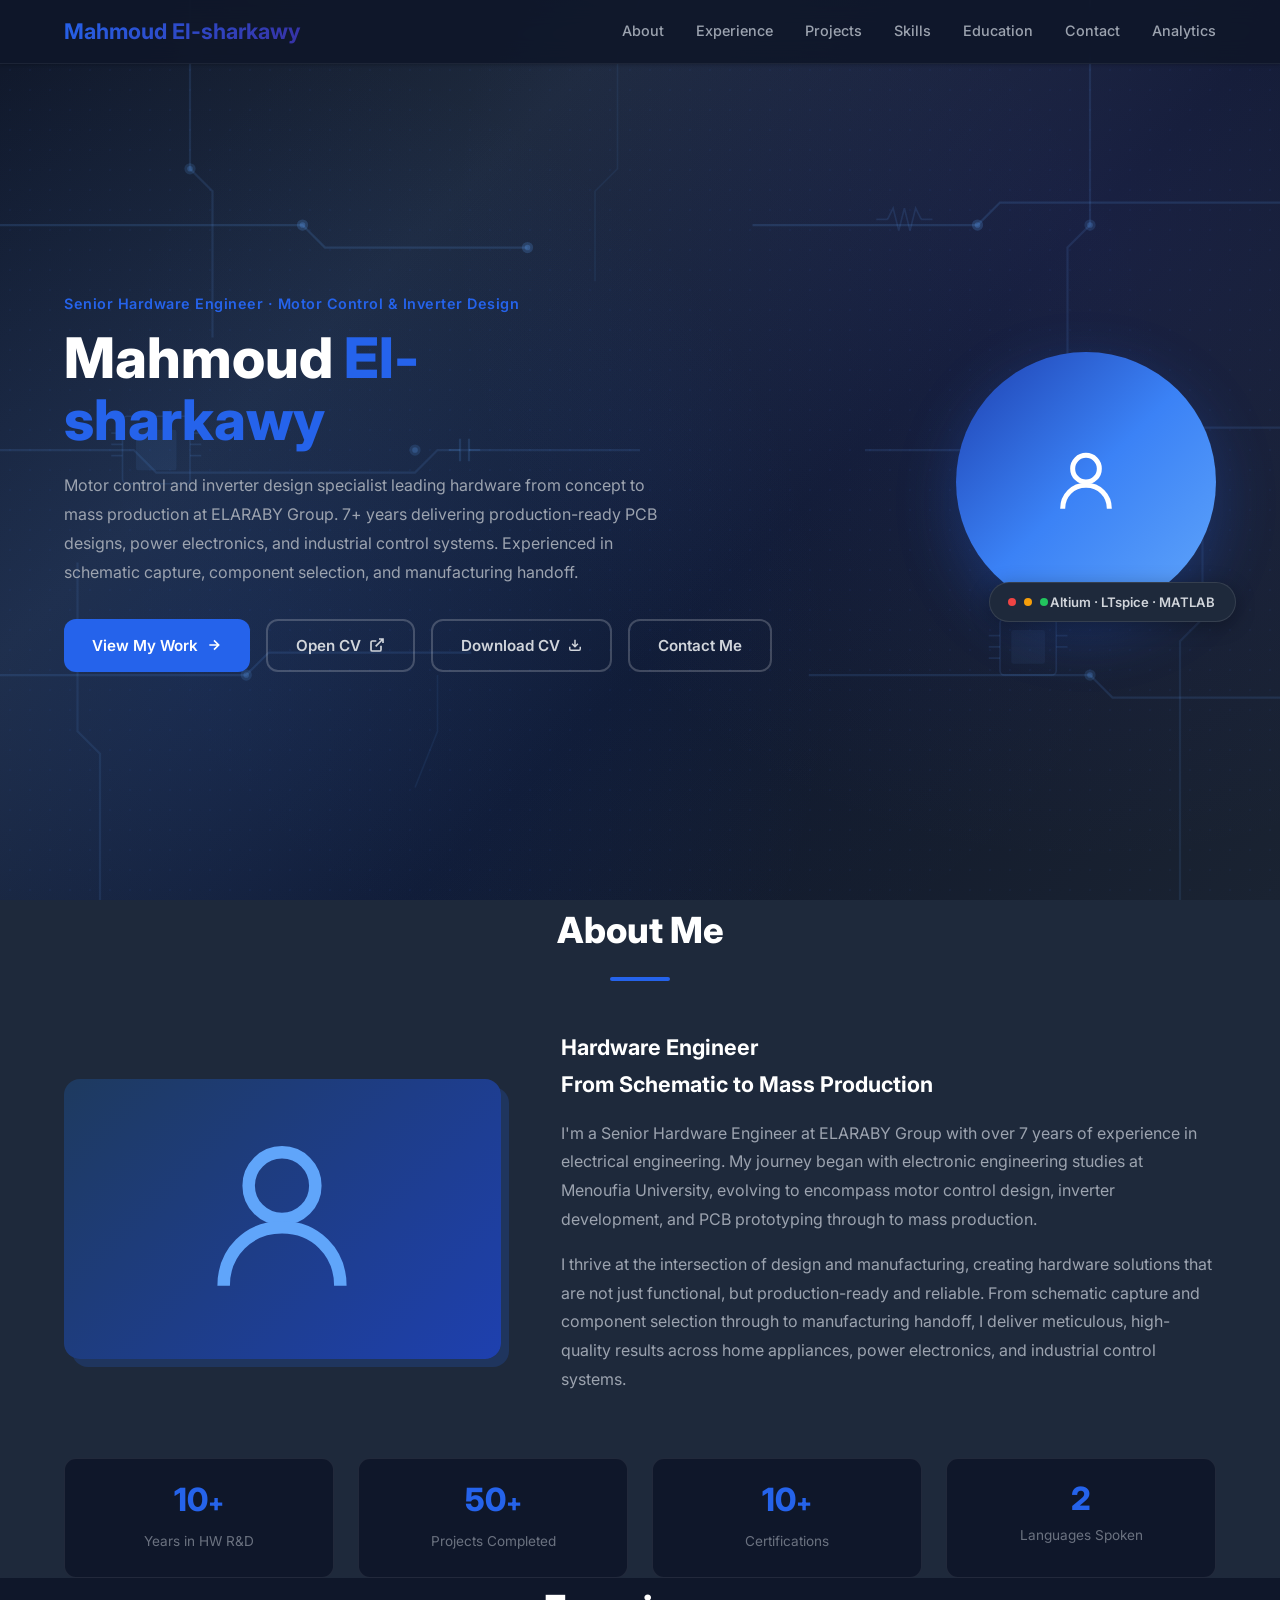
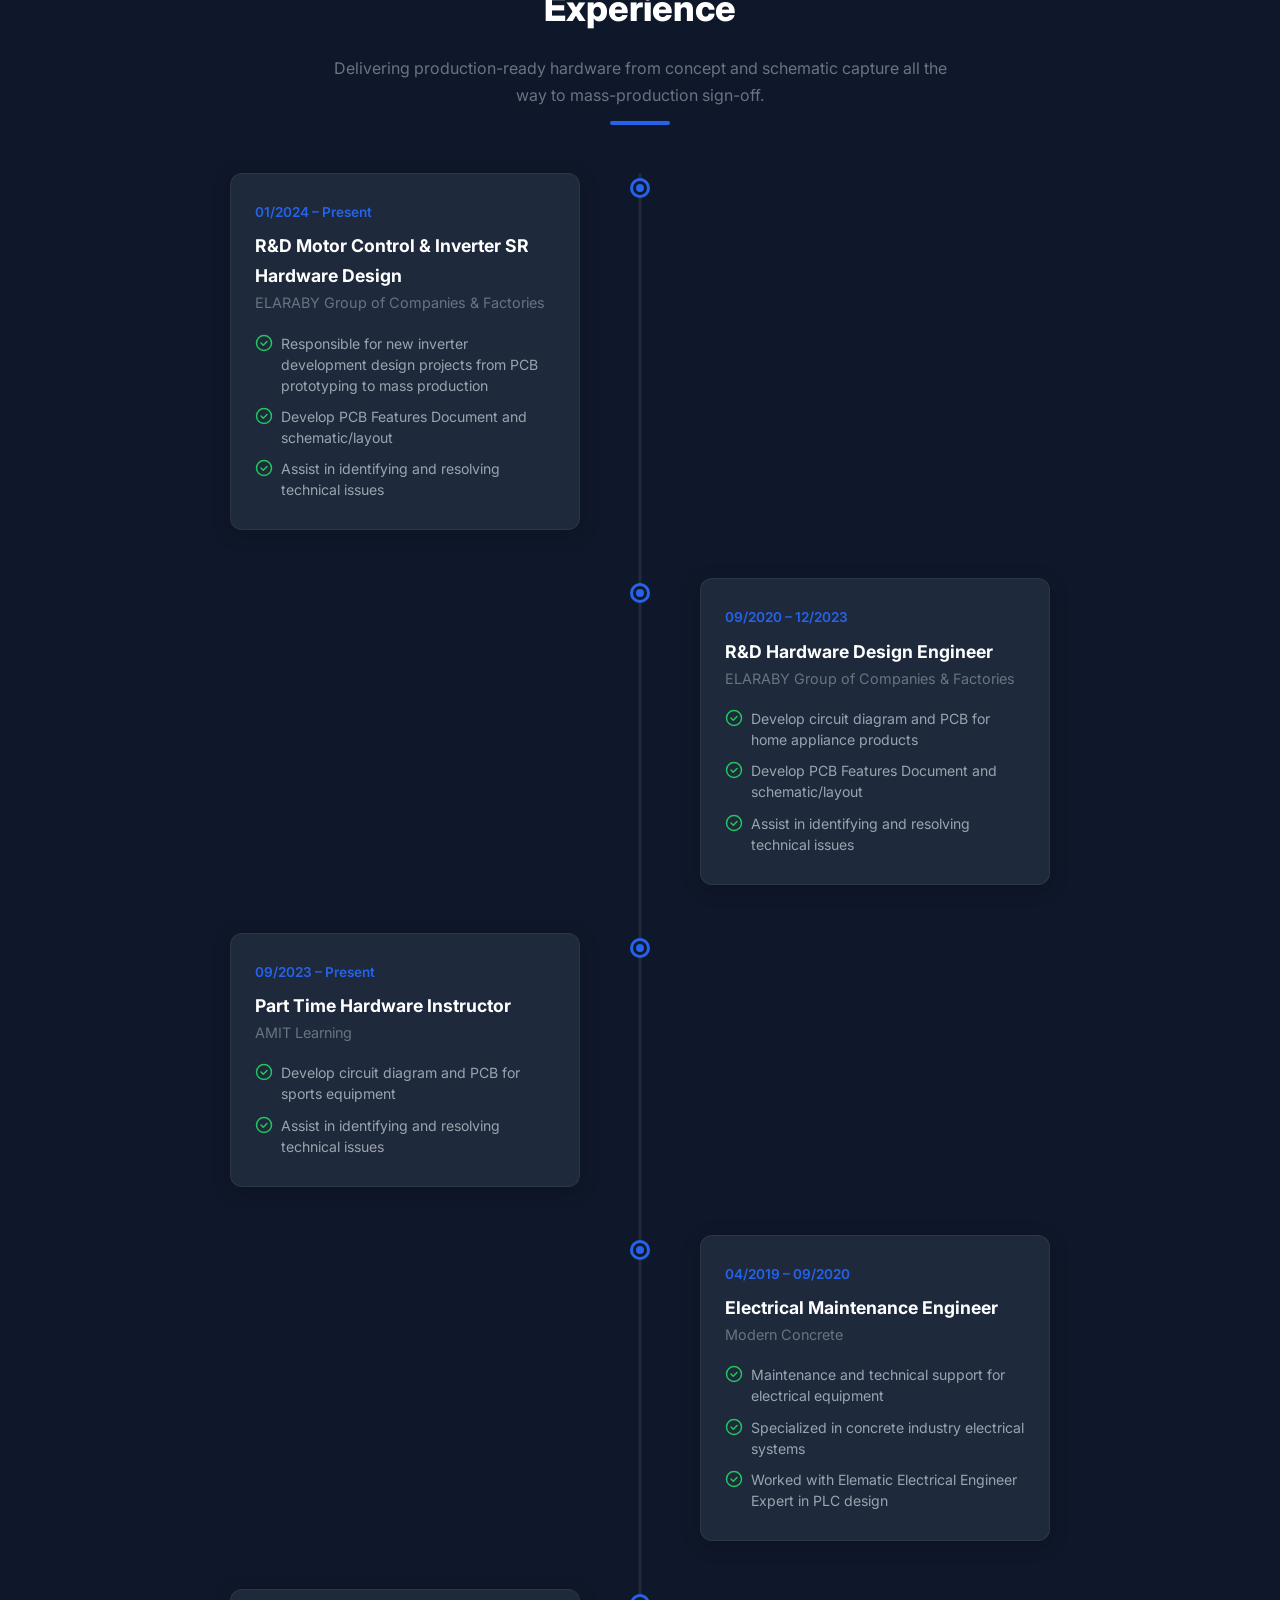
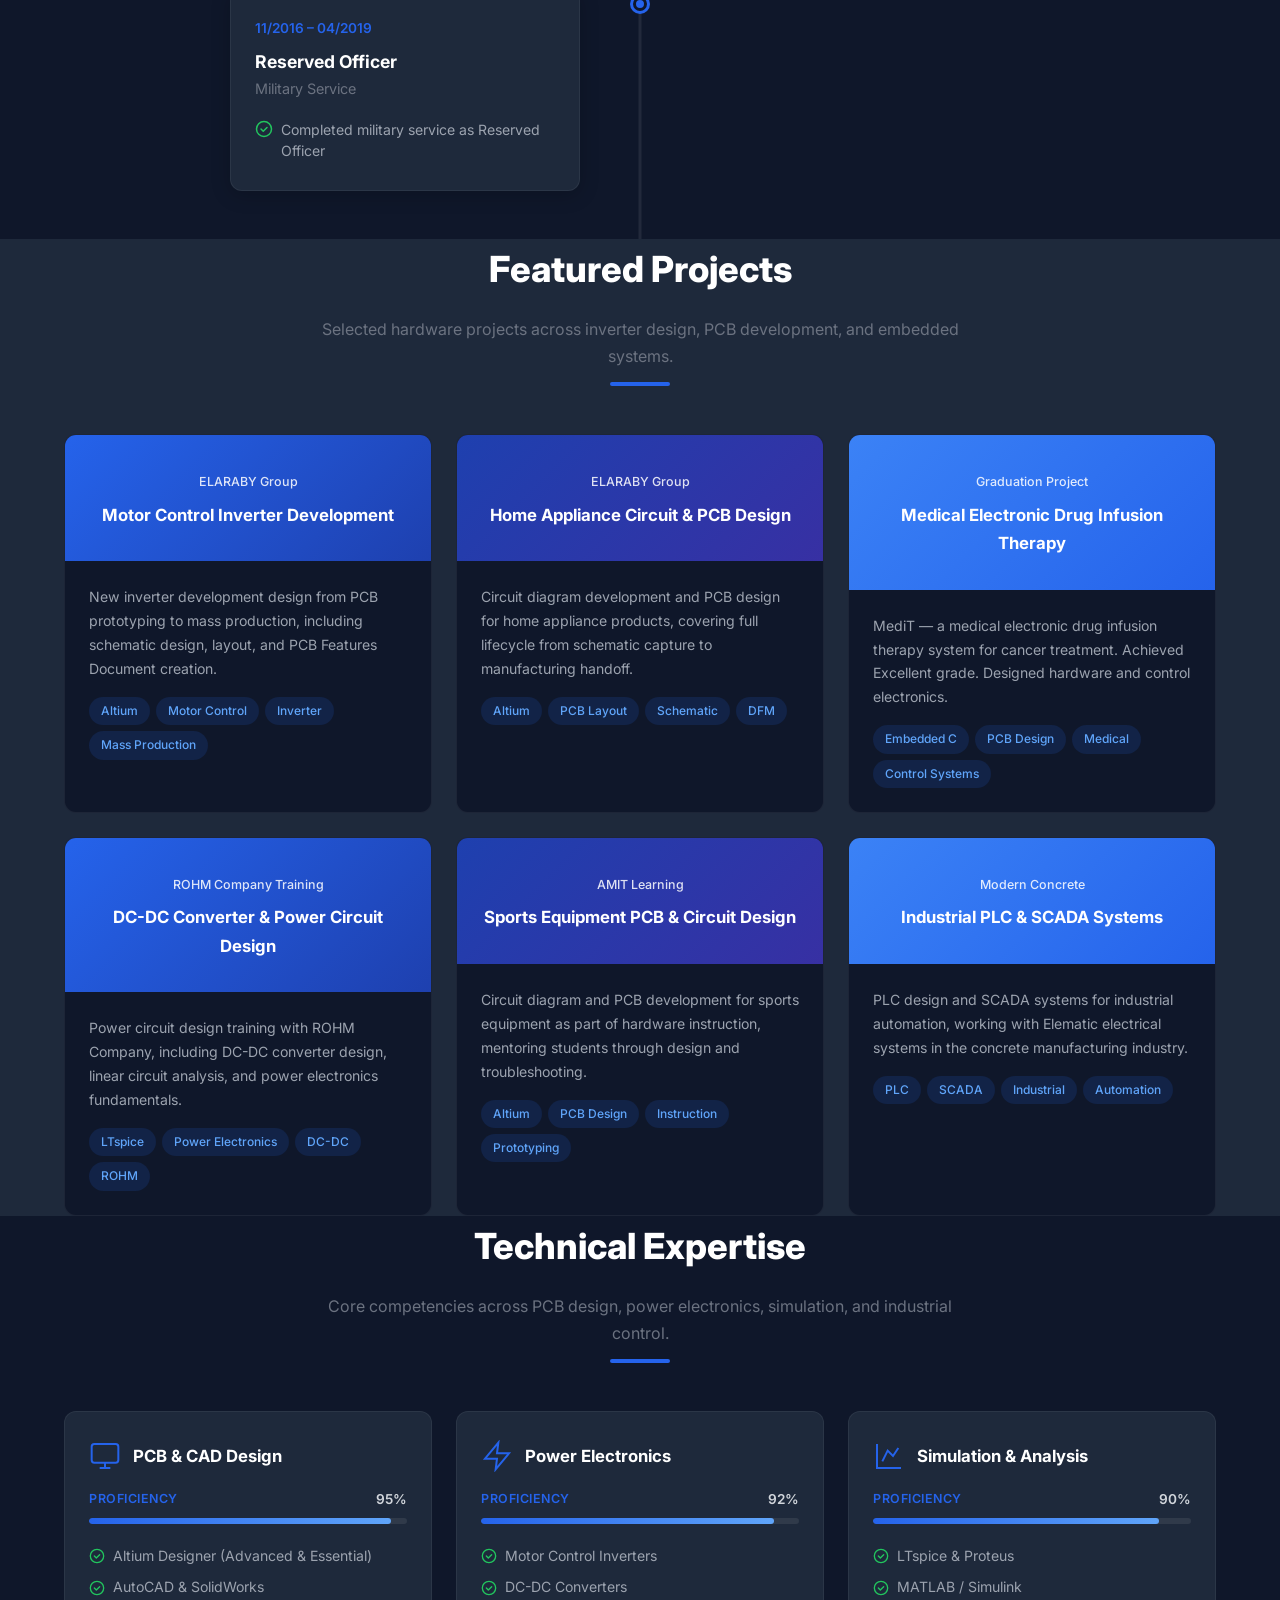
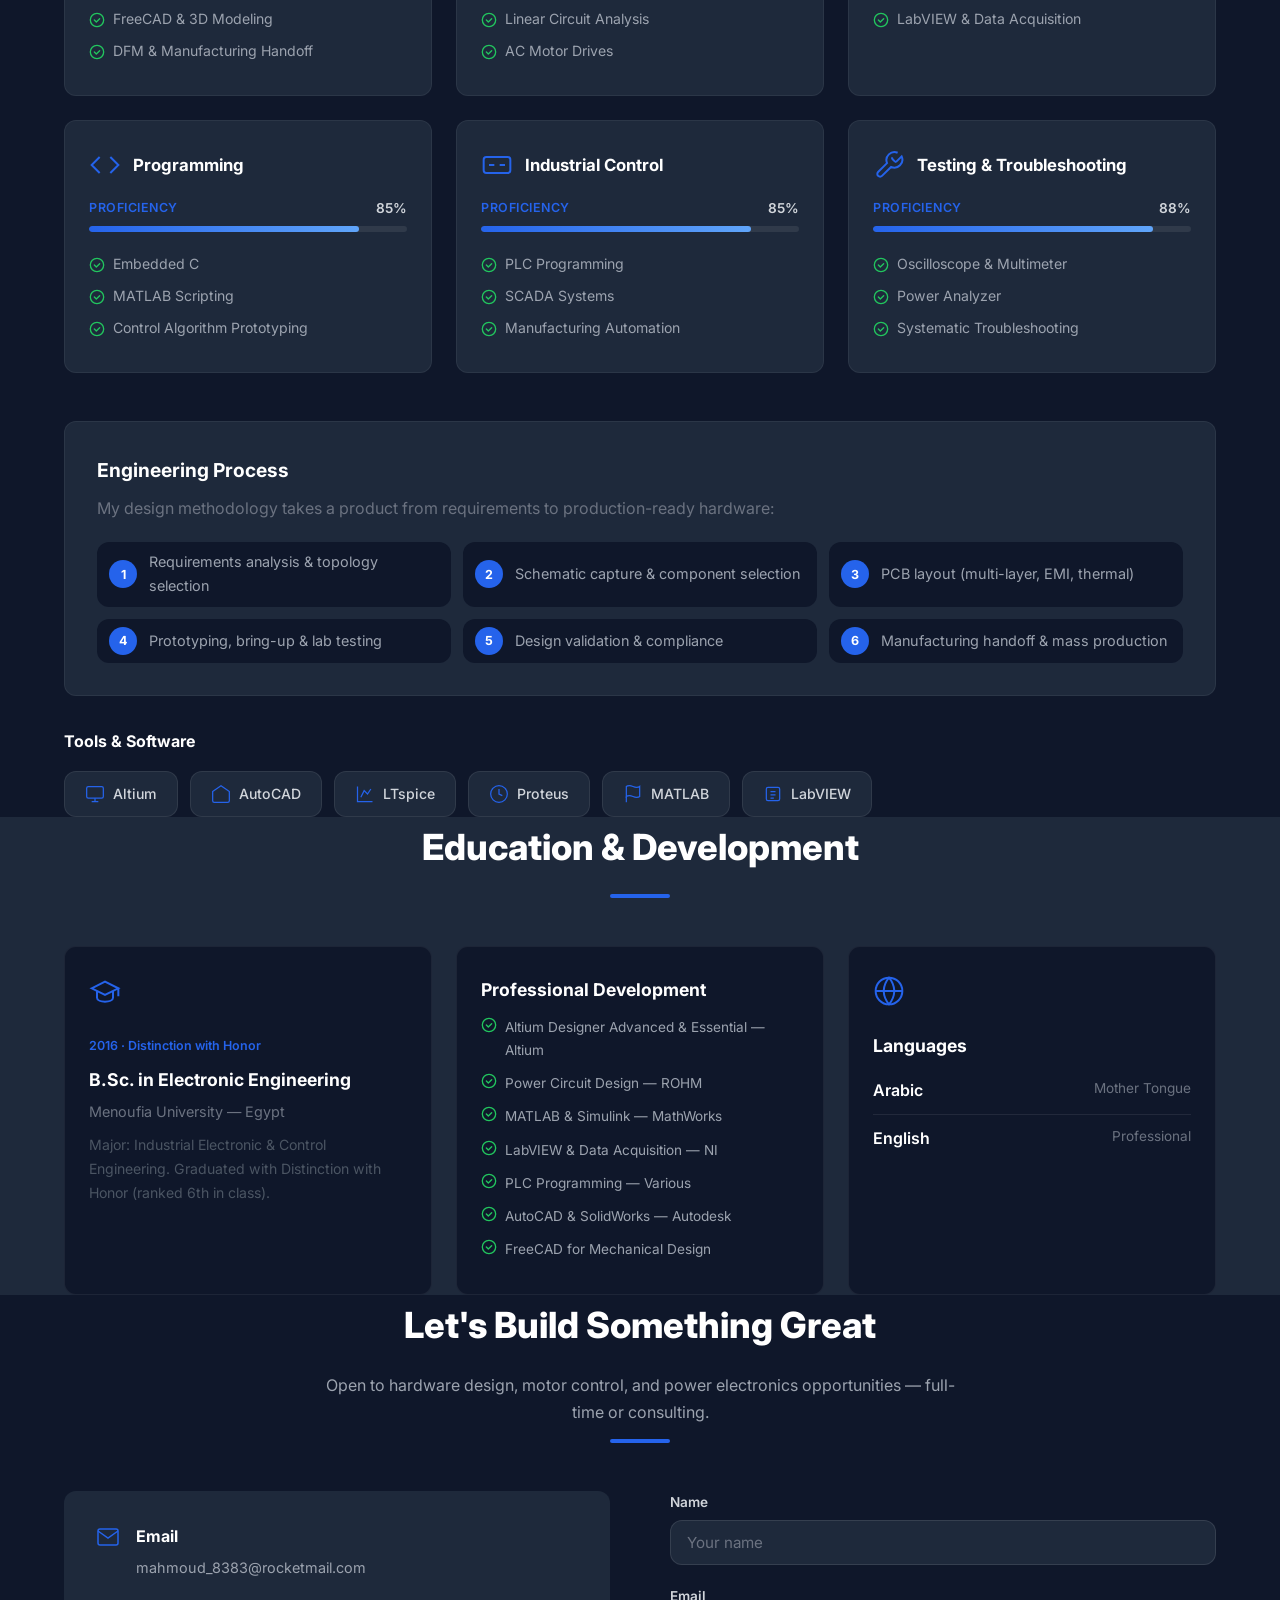
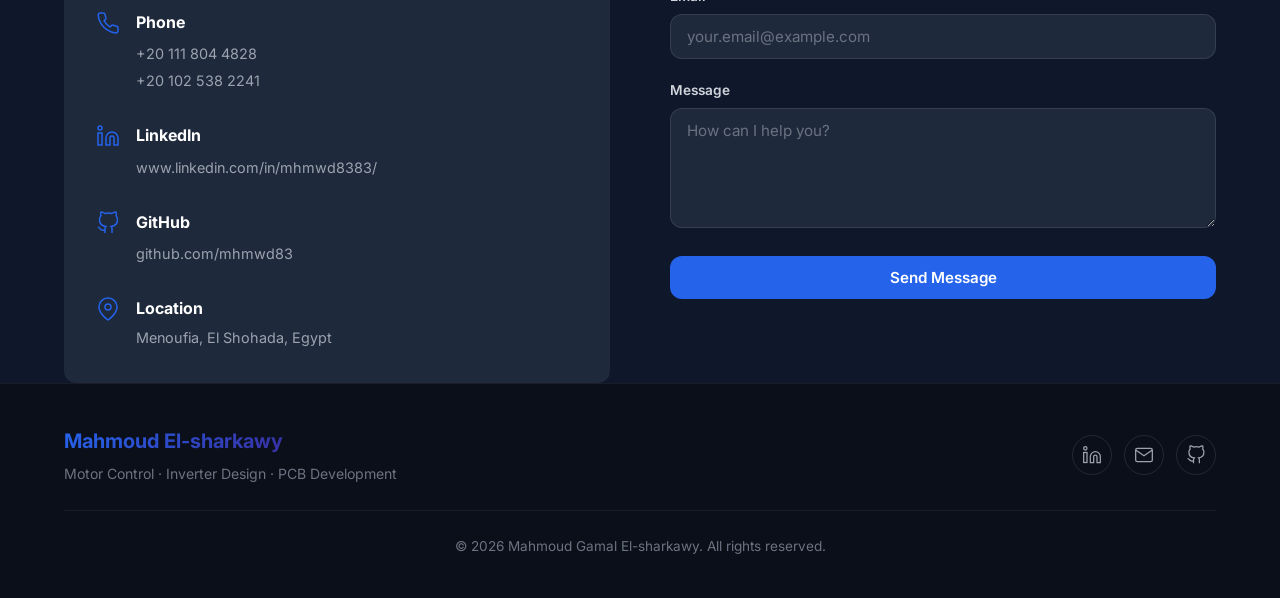
==== index.html @ 187289ef "Revert "Adjust hero heading layout" This reverts commit 3e0102fd4cd8dccb7cd6589879db4c3f6c3569a8." ====
<!DOCTYPE html>
<html lang="en">
<head>
    <meta charset="UTF-8">
    <meta name="viewport" content="width=device-width, initial-scale=1.0">
    <title>Mahmoud Gamal El-sharkawy — Senior Hardware Engineer</title>
    <meta name="description" content="Senior Hardware Engineer specializing in motor control, inverter design, PCB development, and power electronics. 7+ years experience delivering production-ready hardware at ELARABY Group.">
    <meta name="keywords" content="hardware engineer, PCB design, motor control, inverter design, power electronics, Altium Designer, LTspice, MATLAB, embedded systems">
    <meta name="author" content="Mahmoud Gamal El-sharkawy">
    <!-- Google Analytics — replace GA_MEASUREMENT_ID with your ID (e.g. G-XXXXXXXXXX) -->
    <script async src="https://www.googletagmanager.com/gtag/js?id=GA_MEASUREMENT_ID"></script>
    <script>
        window.dataLayer = window.dataLayer || [];
        function gtag(){dataLayer.push(arguments);}
        gtag('js', new Date());
        gtag('config', 'GA_MEASUREMENT_ID');
    </script>
    <link rel="stylesheet" href="css/style.css">
    <link rel="preconnect" href="https://fonts.googleapis.com">
    <link rel="preconnect" href="https://fonts.gstatic.com" crossorigin>
    <link href="https://fonts.googleapis.com/css2?family=Inter:wght@300;400;500;600;700;800&display=swap" rel="stylesheet">
</head>
<body>
    <!-- Navigation -->
    <nav class="navbar" id="navbar">
        <div class="nav-container">
            <a href="#" class="nav-logo">Mahmoud <span>El-sharkawy</span></a>
            <div class="nav-links" id="navLinks">
                <a href="#about" class="nav-link">About</a>
                <a href="#experience" class="nav-link">Experience</a>
                <a href="#projects" class="nav-link">Projects</a>
                <a href="#skills" class="nav-link">Skills</a>
                <a href="#education" class="nav-link">Education</a>
                <a href="#contact" class="nav-link">Contact</a>
                <a href="admin/analytics/index.html" class="nav-link">Analytics</a>
            </div>
            <button class="nav-toggle" id="navToggle" aria-label="Open menu">
                <svg width="24" height="24" viewBox="0 0 24 24" fill="none" stroke="currentColor" stroke-width="2"><path d="M3 12h18M3 6h18M3 18h18"/></svg>
            </button>
        </div>
    </nav>
 
    <!-- Hero Section -->
    <section class="hero" id="home">
        <div class="hero-bg">
            <!-- PCB Trace Pattern SVG -->
            <svg class="pcb-pattern" viewBox="0 0 1200 800" fill="none" xmlns="http://www.w3.org/2000/svg" preserveAspectRatio="xMidYMid slice">
                <!-- Horizontal traces -->
                <path d="M0 200 H300 L320 220 H500" stroke="rgba(96,165,250,0.15)" stroke-width="2"/>
                <path d="M700 200 H900 L920 180 H1200" stroke="rgba(96,165,250,0.15)" stroke-width="2"/>
                <path d="M0 400 H150 L170 420 H400 L420 400 H600" stroke="rgba(96,165,250,0.12)" stroke-width="2"/>
                <path d="M800 400 H950 L970 380 H1200" stroke="rgba(96,165,250,0.12)" stroke-width="2"/>
                <path d="M0 600 H250 L270 580 H450" stroke="rgba(96,165,250,0.13)" stroke-width="2"/>
                <path d="M750 600 H1000 L1020 620 H1200" stroke="rgba(96,165,250,0.13)" stroke-width="2"/>
                <!-- Vertical traces -->
                <path d="M200 0 V150 L220 170 V300" stroke="rgba(96,165,250,0.12)" stroke-width="2"/>
                <path d="M1000 0 V200 L980 220 V400" stroke="rgba(96,165,250,0.12)" stroke-width="2"/>
                <path d="M100 500 V650 L120 670 V800" stroke="rgba(96,165,250,0.1)" stroke-width="2"/>
                <path d="M1100 400 V550 L1080 570 V800" stroke="rgba(96,165,250,0.1)" stroke-width="2"/>
                <!-- Vias (connection dots) -->
                <circle cx="300" cy="200" r="5" fill="rgba(96,165,250,0.2)"/>
                <circle cx="300" cy="200" r="2.5" fill="rgba(96,165,250,0.25)"/>
                <circle cx="500" cy="220" r="5" fill="rgba(96,165,250,0.2)"/>
                <circle cx="500" cy="220" r="2.5" fill="rgba(96,165,250,0.25)"/>
                <circle cx="900" cy="200" r="5" fill="rgba(96,165,250,0.2)"/>
                <circle cx="900" cy="200" r="2.5" fill="rgba(96,165,250,0.25)"/>
                <circle cx="400" cy="400" r="5" fill="rgba(96,165,250,0.15)"/>
                <circle cx="400" cy="400" r="2.5" fill="rgba(96,165,250,0.22)"/>
                <circle cx="950" cy="400" r="5" fill="rgba(96,165,250,0.15)"/>
                <circle cx="950" cy="400" r="2.5" fill="rgba(96,165,250,0.22)"/>
                <circle cx="250" cy="600" r="5" fill="rgba(96,165,250,0.15)"/>
                <circle cx="250" cy="600" r="2.5" fill="rgba(96,165,250,0.22)"/>
                <circle cx="1000" cy="600" r="5" fill="rgba(96,165,250,0.15)"/>
                <circle cx="1000" cy="600" r="2.5" fill="rgba(96,165,250,0.22)"/>
                <circle cx="200" cy="150" r="5" fill="rgba(96,165,250,0.15)"/>
                <circle cx="200" cy="150" r="2.5" fill="rgba(96,165,250,0.22)"/>
                <circle cx="1000" cy="200" r="5" fill="rgba(96,165,250,0.15)"/>
                <circle cx="1000" cy="200" r="2.5" fill="rgba(96,165,250,0.22)"/>
                <!-- IC/Chip pads -->
                <rect x="140" y="370" width="60" height="60" rx="4" stroke="rgba(96,165,250,0.13)" stroke-width="1.5" fill="none"/>
                <rect x="152" y="382" width="36" height="36" rx="2" fill="rgba(96,165,250,0.08)"/>
                <line x1="140" y1="385" x2="130" y2="385" stroke="rgba(96,165,250,0.13)" stroke-width="1.5"/>
                <line x1="140" y1="395" x2="130" y2="395" stroke="rgba(96,165,250,0.13)" stroke-width="1.5"/>
                <line x1="140" y1="405" x2="130" y2="405" stroke="rgba(96,165,250,0.13)" stroke-width="1.5"/>
                <line x1="200" y1="385" x2="210" y2="385" stroke="rgba(96,165,250,0.13)" stroke-width="1.5"/>
                <line x1="200" y1="395" x2="210" y2="395" stroke="rgba(96,165,250,0.13)" stroke-width="1.5"/>
                <line x1="200" y1="405" x2="210" y2="405" stroke="rgba(96,165,250,0.13)" stroke-width="1.5"/>
                <rect x="920" y="550" width="50" height="50" rx="4" stroke="rgba(96,165,250,0.12)" stroke-width="1.5" fill="none"/>
                <rect x="930" y="560" width="30" height="30" rx="2" fill="rgba(96,165,250,0.06)"/>
                <line x1="920" y1="565" x2="910" y2="565" stroke="rgba(96,165,250,0.12)" stroke-width="1.5"/>
                <line x1="920" y1="575" x2="910" y2="575" stroke="rgba(96,165,250,0.12)" stroke-width="1.5"/>
                <line x1="920" y1="585" x2="910" y2="585" stroke="rgba(96,165,250,0.12)" stroke-width="1.5"/>
                <line x1="970" y1="565" x2="980" y2="565" stroke="rgba(96,165,250,0.12)" stroke-width="1.5"/>
                <line x1="970" y1="575" x2="980" y2="575" stroke="rgba(96,165,250,0.12)" stroke-width="1.5"/>
                <!-- Capacitor symbols -->
                <line x1="440" y1="390" x2="440" y2="410" stroke="rgba(96,165,250,0.15)" stroke-width="2"/>
                <line x1="448" y1="390" x2="448" y2="410" stroke="rgba(96,165,250,0.15)" stroke-width="2"/>
                <line x1="430" y1="400" x2="440" y2="400" stroke="rgba(96,165,250,0.15)" stroke-width="1.5"/>
                <line x1="448" y1="400" x2="458" y2="400" stroke="rgba(96,165,250,0.15)" stroke-width="1.5"/>
                <!-- Resistor symbols -->
                <path d="M820 195 L825 185 L830 205 L835 185 L840 205 L845 185 L850 195" stroke="rgba(96,165,250,0.13)" stroke-width="1.5" fill="none"/>
                <line x1="810" y1="195" x2="820" y2="195" stroke="rgba(96,165,250,0.13)" stroke-width="1.5"/>
                <line x1="850" y1="195" x2="860" y2="195" stroke="rgba(96,165,250,0.13)" stroke-width="1.5"/>
                <!-- Additional diagonal traces -->
                <path d="M600 0 L580 50 V150 L560 170 V250" stroke="rgba(96,165,250,0.08)" stroke-width="1.5"/>
                <path d="M400 700 L420 650 V600" stroke="rgba(96,165,250,0.08)" stroke-width="1.5"/>
            </svg>
        </div>
        <div class="hero-container">
            <div class="hero-content">
                <p class="hero-subtitle">Senior Hardware Engineer &middot; Motor Control &amp; Inverter Design</p>
                <h1 class="hero-title">Mahmoud <span class="hero-title-accent">El-sharkawy</span></h1>
                <p class="hero-description">
                    Motor control and inverter design specialist leading hardware from concept to mass production at ELARABY Group. 7+ years delivering production-ready PCB designs, power electronics, and industrial control systems. Experienced in schematic capture, component selection, and manufacturing handoff.
                </p>
                <div class="hero-cta">
                    <a href="#projects" class="btn btn-primary">View My Work <svg width="16" height="16" viewBox="0 0 24 24" fill="none" stroke="currentColor" stroke-width="2.5"><path d="M5 12h14M12 5l7 7-7 7"/></svg></a>
                    <a href="assets/Mahmoud_Gamal_CV.pdf" target="_blank" class="btn btn-outline" id="hero-open-cv-link">Open CV <svg width="16" height="16" viewBox="0 0 24 24" fill="none" stroke="currentColor" stroke-width="2.5"><path d="M18 13v6a2 2 0 01-2 2H5a2 2 0 01-2-2V8a2 2 0 012-2h6M15 3h6v6M10 14L21 3"/></svg></a>
                    <a id="hero-download-cv-link" href="assets/Mahmoud_Gamal_CV.pdf" download="Mahmoud_Gamal_CV.pdf" class="btn btn-outline">Download CV <svg width="14" height="14" viewBox="0 0 24 24" fill="none" stroke="currentColor" stroke-width="2.5"><path d="M21 15v4a2 2 0 01-2 2H5a2 2 0 01-2-2v-4M7 10l5 5 5-5M12 15V3"/></svg></a>
                    <a href="#contact" class="btn btn-outline">Contact Me</a>
                </div>
            </div>
            <div class="hero-visual">
                <div class="hero-avatar">
                    <svg viewBox="0 0 24 24" fill="none" stroke="currentColor" stroke-width="1.5" width="80" height="80"><circle cx="12" cy="8" r="4"/><path d="M5 20c0-4 3-7 7-7s7 3 7 7"/></svg>
                </div>
                <div class="hero-tool-badge">Altium &middot; LTspice &middot; MATLAB</div>
            </div>
        </div>
    </section>
 
    <!-- About Section -->
    <section class="section about" id="about">
        <div class="container">
            <h2 class="section-title">About Me</h2>
            <div class="section-divider"></div>
            <div class="about-content">
                <div class="about-image">
                    <svg viewBox="0 0 24 24" fill="none" stroke="currentColor" stroke-width="1.5" width="200" height="200"><circle cx="12" cy="8" r="4"/><path d="M5 20c0-4 3-7 7-7s7 3 7 7"/></svg>
                </div>
                <div class="about-text">
                    <h3>Hardware Engineer<br>From Schematic to Mass Production</h3>
                    <p>I'm a Senior Hardware Engineer at ELARABY Group with over 7 years of experience in electrical engineering. My journey began with electronic engineering studies at Menoufia University, evolving to encompass motor control design, inverter development, and PCB prototyping through to mass production.</p>
                    <p>I thrive at the intersection of design and manufacturing, creating hardware solutions that are not just functional, but production-ready and reliable. From schematic capture and component selection through to manufacturing handoff, I deliver meticulous, high-quality results across home appliances, power electronics, and industrial control systems.</p>
                </div>
            </div>
            <div class="about-stats">
                <div class="about-stat">
                    <span class="about-stat-number" data-count="10">0</span><span class="about-stat-plus">+</span>
                    <span class="about-stat-label">Years in HW R&amp;D</span>
                </div>
                <div class="about-stat">
                    <span class="about-stat-number" data-count="50">0</span><span class="about-stat-plus">+</span>
                    <span class="about-stat-label">Projects Completed</span>
                </div>
                <div class="about-stat">
                    <span class="about-stat-number" data-count="10">0</span><span class="about-stat-plus">+</span>
                    <span class="about-stat-label">Certifications</span>
                </div>
                <div class="about-stat">
                    <span class="about-stat-number" data-count="2">0</span>
                    <span class="about-stat-label">Languages Spoken</span>
                </div>
            </div>
        </div>
    </section>
 
    <!-- Experience Section -->
    <section class="section experience" id="experience">
        <div class="container">
            <h2 class="section-title">Experience</h2>
            <p class="section-subtitle">Delivering production-ready hardware from concept and schematic capture all the way to mass-production sign-off.</p>
            <div class="section-divider"></div>
 
            <div class="timeline">
                <!-- Position 1 -->
                <div class="timeline-item timeline-left">
                    <div class="timeline-dot"></div>
                    <div class="timeline-card">
                        <span class="timeline-date">01/2024 &ndash; Present</span>
                        <h3>R&amp;D Motor Control &amp; Inverter SR Hardware Design</h3>
                        <p class="timeline-company">ELARABY Group of Companies &amp; Factories</p>
                        <ul>
                            <li><svg class="check-icon" viewBox="0 0 24 24" fill="none" width="18" height="18"><circle cx="12" cy="12" r="10" stroke="#22c55e" stroke-width="2"/><path d="M8 12l3 3 5-5" stroke="#22c55e" stroke-width="2" stroke-linecap="round" stroke-linejoin="round"/></svg>Responsible for new inverter development design projects from PCB prototyping to mass production</li>
                            <li><svg class="check-icon" viewBox="0 0 24 24" fill="none" width="18" height="18"><circle cx="12" cy="12" r="10" stroke="#22c55e" stroke-width="2"/><path d="M8 12l3 3 5-5" stroke="#22c55e" stroke-width="2" stroke-linecap="round" stroke-linejoin="round"/></svg>Develop PCB Features Document and schematic/layout</li>
                            <li><svg class="check-icon" viewBox="0 0 24 24" fill="none" width="18" height="18"><circle cx="12" cy="12" r="10" stroke="#22c55e" stroke-width="2"/><path d="M8 12l3 3 5-5" stroke="#22c55e" stroke-width="2" stroke-linecap="round" stroke-linejoin="round"/></svg>Assist in identifying and resolving technical issues</li>
                        </ul>
                    </div>
                </div>
 
                <!-- Position 2 -->
                <div class="timeline-item timeline-right">
                    <div class="timeline-dot"></div>
                    <div class="timeline-card">
                        <span class="timeline-date">09/2020 &ndash; 12/2023</span>
                        <h3>R&amp;D Hardware Design Engineer</h3>
                        <p class="timeline-company">ELARABY Group of Companies &amp; Factories</p>
                        <ul>
                            <li><svg class="check-icon" viewBox="0 0 24 24" fill="none" width="18" height="18"><circle cx="12" cy="12" r="10" stroke="#22c55e" stroke-width="2"/><path d="M8 12l3 3 5-5" stroke="#22c55e" stroke-width="2" stroke-linecap="round" stroke-linejoin="round"/></svg>Develop circuit diagram and PCB for home appliance products</li>
                            <li><svg class="check-icon" viewBox="0 0 24 24" fill="none" width="18" height="18"><circle cx="12" cy="12" r="10" stroke="#22c55e" stroke-width="2"/><path d="M8 12l3 3 5-5" stroke="#22c55e" stroke-width="2" stroke-linecap="round" stroke-linejoin="round"/></svg>Develop PCB Features Document and schematic/layout</li>
                            <li><svg class="check-icon" viewBox="0 0 24 24" fill="none" width="18" height="18"><circle cx="12" cy="12" r="10" stroke="#22c55e" stroke-width="2"/><path d="M8 12l3 3 5-5" stroke="#22c55e" stroke-width="2" stroke-linecap="round" stroke-linejoin="round"/></svg>Assist in identifying and resolving technical issues</li>
                        </ul>
                    </div>
                </div>
 
                <!-- Position 3 -->
                <div class="timeline-item timeline-left">
                    <div class="timeline-dot"></div>
                    <div class="timeline-card">
                        <span class="timeline-date">09/2023 &ndash; Present</span>
                        <h3>Part Time Hardware Instructor</h3>
                        <p class="timeline-company">AMIT Learning</p>
                        <ul>
                            <li><svg class="check-icon" viewBox="0 0 24 24" fill="none" width="18" height="18"><circle cx="12" cy="12" r="10" stroke="#22c55e" stroke-width="2"/><path d="M8 12l3 3 5-5" stroke="#22c55e" stroke-width="2" stroke-linecap="round" stroke-linejoin="round"/></svg>Develop circuit diagram and PCB for sports equipment</li>
                            <li><svg class="check-icon" viewBox="0 0 24 24" fill="none" width="18" height="18"><circle cx="12" cy="12" r="10" stroke="#22c55e" stroke-width="2"/><path d="M8 12l3 3 5-5" stroke="#22c55e" stroke-width="2" stroke-linecap="round" stroke-linejoin="round"/></svg>Assist in identifying and resolving technical issues</li>
                        </ul>
                    </div>
                </div>
 
                <!-- Position 4 -->
                <div class="timeline-item timeline-right">
                    <div class="timeline-dot"></div>
                    <div class="timeline-card">
                        <span class="timeline-date">04/2019 &ndash; 09/2020</span>
                        <h3>Electrical Maintenance Engineer</h3>
                        <p class="timeline-company">Modern Concrete</p>
                        <ul>
                            <li><svg class="check-icon" viewBox="0 0 24 24" fill="none" width="18" height="18"><circle cx="12" cy="12" r="10" stroke="#22c55e" stroke-width="2"/><path d="M8 12l3 3 5-5" stroke="#22c55e" stroke-width="2" stroke-linecap="round" stroke-linejoin="round"/></svg>Maintenance and technical support for electrical equipment</li>
                            <li><svg class="check-icon" viewBox="0 0 24 24" fill="none" width="18" height="18"><circle cx="12" cy="12" r="10" stroke="#22c55e" stroke-width="2"/><path d="M8 12l3 3 5-5" stroke="#22c55e" stroke-width="2" stroke-linecap="round" stroke-linejoin="round"/></svg>Specialized in concrete industry electrical systems</li>
                            <li><svg class="check-icon" viewBox="0 0 24 24" fill="none" width="18" height="18"><circle cx="12" cy="12" r="10" stroke="#22c55e" stroke-width="2"/><path d="M8 12l3 3 5-5" stroke="#22c55e" stroke-width="2" stroke-linecap="round" stroke-linejoin="round"/></svg>Worked with Elematic Electrical Engineer Expert in PLC design</li>
                        </ul>
                    </div>
                </div>
 
                <!-- Position 5 -->
                <div class="timeline-item timeline-left">
                    <div class="timeline-dot"></div>
                    <div class="timeline-card">
                        <span class="timeline-date">11/2016 &ndash; 04/2019</span>
                        <h3>Reserved Officer</h3>
                        <p class="timeline-company">Military Service</p>
                        <ul>
                            <li><svg class="check-icon" viewBox="0 0 24 24" fill="none" width="18" height="18"><circle cx="12" cy="12" r="10" stroke="#22c55e" stroke-width="2"/><path d="M8 12l3 3 5-5" stroke="#22c55e" stroke-width="2" stroke-linecap="round" stroke-linejoin="round"/></svg>Completed military service as Reserved Officer</li>
                        </ul>
                    </div>
                </div>
            </div>
        </div>
    </section>
 
    <!-- Projects Section -->
    <section class="section projects" id="projects">
        <div class="container">
            <h2 class="section-title">Featured Projects</h2>
            <p class="section-subtitle">Selected hardware projects across inverter design, PCB development, and embedded systems.</p>
            <div class="section-divider"></div>
 
            <div class="projects-grid">
                <!-- Project 1 -->
                <div class="project-card">
                    <div class="project-card-header" style="background: linear-gradient(135deg, #2563eb, #1e40af);">
                        <span class="project-company">ELARABY Group</span>
                        <h3>Motor Control Inverter Development</h3>
                    </div>
                    <div class="project-card-body">
                        <p>New inverter development design from PCB prototyping to mass production, including schematic design, layout, and PCB Features Document creation.</p>
                        <div class="project-tags">
                            <span class="tag">Altium</span>
                            <span class="tag">Motor Control</span>
                            <span class="tag">Inverter</span>
                            <span class="tag">Mass Production</span>
                        </div>
                    </div>
                </div>
 
                <!-- Project 2 -->
                <div class="project-card">
                    <div class="project-card-header" style="background: linear-gradient(135deg, #1e40af, #3730a3);">
                        <span class="project-company">ELARABY Group</span>
                        <h3>Home Appliance Circuit &amp; PCB Design</h3>
                    </div>
                    <div class="project-card-body">
                        <p>Circuit diagram development and PCB design for home appliance products, covering full lifecycle from schematic capture to manufacturing handoff.</p>
                        <div class="project-tags">
                            <span class="tag">Altium</span>
                            <span class="tag">PCB Layout</span>
                            <span class="tag">Schematic</span>
                            <span class="tag">DFM</span>
                        </div>
                    </div>
                </div>
 
                <!-- Project 3 -->
                <div class="project-card">
                    <div class="project-card-header" style="background: linear-gradient(135deg, #3b82f6, #2563eb);">
                        <span class="project-company">Graduation Project</span>
                        <h3>Medical Electronic Drug Infusion Therapy</h3>
                    </div>
                    <div class="project-card-body">
                        <p>MediT &mdash; a medical electronic drug infusion therapy system for cancer treatment. Achieved Excellent grade. Designed hardware and control electronics.</p>
                        <div class="project-tags">
                            <span class="tag">Embedded C</span>
                            <span class="tag">PCB Design</span>
                            <span class="tag">Medical</span>
                            <span class="tag">Control Systems</span>
                        </div>
                    </div>
                </div>
 
                <!-- Project 4 -->
                <div class="project-card">
                    <div class="project-card-header" style="background: linear-gradient(135deg, #2563eb, #1e40af);">
                        <span class="project-company">ROHM Company Training</span>
                        <h3>DC-DC Converter &amp; Power Circuit Design</h3>
                    </div>
                    <div class="project-card-body">
                        <p>Power circuit design training with ROHM Company, including DC-DC converter design, linear circuit analysis, and power electronics fundamentals.</p>
                        <div class="project-tags">
                            <span class="tag">LTspice</span>
                            <span class="tag">Power Electronics</span>
                            <span class="tag">DC-DC</span>
                            <span class="tag">ROHM</span>
                        </div>
                    </div>
                </div>
 
                <!-- Project 5 -->
                <div class="project-card">
                    <div class="project-card-header" style="background: linear-gradient(135deg, #1e40af, #3730a3);">
                        <span class="project-company">AMIT Learning</span>
                        <h3>Sports Equipment PCB &amp; Circuit Design</h3>
                    </div>
                    <div class="project-card-body">
                        <p>Circuit diagram and PCB development for sports equipment as part of hardware instruction, mentoring students through design and troubleshooting.</p>
                        <div class="project-tags">
                            <span class="tag">Altium</span>
                            <span class="tag">PCB Design</span>
                            <span class="tag">Instruction</span>
                            <span class="tag">Prototyping</span>
                        </div>
                    </div>
                </div>
 
                <!-- Project 6 -->
                <div class="project-card">
                    <div class="project-card-header" style="background: linear-gradient(135deg, #3b82f6, #2563eb);">
                        <span class="project-company">Modern Concrete</span>
                        <h3>Industrial PLC &amp; SCADA Systems</h3>
                    </div>
                    <div class="project-card-body">
                        <p>PLC design and SCADA systems for industrial automation, working with Elematic electrical systems in the concrete manufacturing industry.</p>
                        <div class="project-tags">
                            <span class="tag">PLC</span>
                            <span class="tag">SCADA</span>
                            <span class="tag">Industrial</span>
                            <span class="tag">Automation</span>
                        </div>
                    </div>
                </div>
            </div>
        </div>
    </section>
 
    <!-- Skills Section -->
    <section class="section skills" id="skills">
        <div class="container">
            <h2 class="section-title">Technical Expertise</h2>
            <p class="section-subtitle">Core competencies across PCB design, power electronics, simulation, and industrial control.</p>
            <div class="section-divider"></div>
 
            <div class="skills-grid">
                <!-- Skill 1 -->
                <div class="skill-card">
                    <div class="skill-header">
                        <svg class="skill-icon" viewBox="0 0 24 24" fill="none" stroke="#2563eb" stroke-width="1.5" width="32" height="32"><rect x="2" y="3" width="20" height="14" rx="2"/><path d="M8 21h8M12 17v4"/></svg>
                        <h3>PCB &amp; CAD Design</h3>
                    </div>
                    <div class="skill-bar-container">
                        <span class="skill-label">Proficiency</span>
                        <span class="skill-percent">95%</span>
                    </div>
                    <div class="skill-bar"><div class="skill-bar-fill" data-width="95"></div></div>
                    <ul class="skill-list">
                        <li><svg class="check-icon" viewBox="0 0 24 24" fill="none" width="16" height="16"><circle cx="12" cy="12" r="10" stroke="#22c55e" stroke-width="2"/><path d="M8 12l3 3 5-5" stroke="#22c55e" stroke-width="2" stroke-linecap="round" stroke-linejoin="round"/></svg>Altium Designer (Advanced &amp; Essential)</li>
                        <li><svg class="check-icon" viewBox="0 0 24 24" fill="none" width="16" height="16"><circle cx="12" cy="12" r="10" stroke="#22c55e" stroke-width="2"/><path d="M8 12l3 3 5-5" stroke="#22c55e" stroke-width="2" stroke-linecap="round" stroke-linejoin="round"/></svg>AutoCAD &amp; SolidWorks</li>
                        <li><svg class="check-icon" viewBox="0 0 24 24" fill="none" width="16" height="16"><circle cx="12" cy="12" r="10" stroke="#22c55e" stroke-width="2"/><path d="M8 12l3 3 5-5" stroke="#22c55e" stroke-width="2" stroke-linecap="round" stroke-linejoin="round"/></svg>FreeCAD &amp; 3D Modeling</li>
                        <li><svg class="check-icon" viewBox="0 0 24 24" fill="none" width="16" height="16"><circle cx="12" cy="12" r="10" stroke="#22c55e" stroke-width="2"/><path d="M8 12l3 3 5-5" stroke="#22c55e" stroke-width="2" stroke-linecap="round" stroke-linejoin="round"/></svg>DFM &amp; Manufacturing Handoff</li>
                    </ul>
                </div>
 
                <!-- Skill 2 -->
                <div class="skill-card">
                    <div class="skill-header">
                        <svg class="skill-icon" viewBox="0 0 24 24" fill="none" stroke="#2563eb" stroke-width="1.5" width="32" height="32"><path d="M13 2L3 14h9l-1 8 10-12h-9l1-8z"/></svg>
                        <h3>Power Electronics</h3>
                    </div>
                    <div class="skill-bar-container">
                        <span class="skill-label">Proficiency</span>
                        <span class="skill-percent">92%</span>
                    </div>
                    <div class="skill-bar"><div class="skill-bar-fill" data-width="92"></div></div>
                    <ul class="skill-list">
                        <li><svg class="check-icon" viewBox="0 0 24 24" fill="none" width="16" height="16"><circle cx="12" cy="12" r="10" stroke="#22c55e" stroke-width="2"/><path d="M8 12l3 3 5-5" stroke="#22c55e" stroke-width="2" stroke-linecap="round" stroke-linejoin="round"/></svg>Motor Control Inverters</li>
                        <li><svg class="check-icon" viewBox="0 0 24 24" fill="none" width="16" height="16"><circle cx="12" cy="12" r="10" stroke="#22c55e" stroke-width="2"/><path d="M8 12l3 3 5-5" stroke="#22c55e" stroke-width="2" stroke-linecap="round" stroke-linejoin="round"/></svg>DC-DC Converters</li>
                        <li><svg class="check-icon" viewBox="0 0 24 24" fill="none" width="16" height="16"><circle cx="12" cy="12" r="10" stroke="#22c55e" stroke-width="2"/><path d="M8 12l3 3 5-5" stroke="#22c55e" stroke-width="2" stroke-linecap="round" stroke-linejoin="round"/></svg>Linear Circuit Analysis</li>
                        <li><svg class="check-icon" viewBox="0 0 24 24" fill="none" width="16" height="16"><circle cx="12" cy="12" r="10" stroke="#22c55e" stroke-width="2"/><path d="M8 12l3 3 5-5" stroke="#22c55e" stroke-width="2" stroke-linecap="round" stroke-linejoin="round"/></svg>AC Motor Drives</li>
                    </ul>
                </div>
 
                <!-- Skill 3 -->
                <div class="skill-card">
                    <div class="skill-header">
                        <svg class="skill-icon" viewBox="0 0 24 24" fill="none" stroke="#2563eb" stroke-width="1.5" width="32" height="32"><path d="M3 3v18h18"/><path d="M7 16l4-8 4 4 4-6"/></svg>
                        <h3>Simulation &amp; Analysis</h3>
                    </div>
                    <div class="skill-bar-container">
                        <span class="skill-label">Proficiency</span>
                        <span class="skill-percent">90%</span>
                    </div>
                    <div class="skill-bar"><div class="skill-bar-fill" data-width="90"></div></div>
                    <ul class="skill-list">
                        <li><svg class="check-icon" viewBox="0 0 24 24" fill="none" width="16" height="16"><circle cx="12" cy="12" r="10" stroke="#22c55e" stroke-width="2"/><path d="M8 12l3 3 5-5" stroke="#22c55e" stroke-width="2" stroke-linecap="round" stroke-linejoin="round"/></svg>LTspice &amp; Proteus</li>
                        <li><svg class="check-icon" viewBox="0 0 24 24" fill="none" width="16" height="16"><circle cx="12" cy="12" r="10" stroke="#22c55e" stroke-width="2"/><path d="M8 12l3 3 5-5" stroke="#22c55e" stroke-width="2" stroke-linecap="round" stroke-linejoin="round"/></svg>MATLAB / Simulink</li>
                        <li><svg class="check-icon" viewBox="0 0 24 24" fill="none" width="16" height="16"><circle cx="12" cy="12" r="10" stroke="#22c55e" stroke-width="2"/><path d="M8 12l3 3 5-5" stroke="#22c55e" stroke-width="2" stroke-linecap="round" stroke-linejoin="round"/></svg>LabVIEW &amp; Data Acquisition</li>
                    </ul>
                </div>
 
                <!-- Skill 4 -->
                <div class="skill-card">
                    <div class="skill-header">
                        <svg class="skill-icon" viewBox="0 0 24 24" fill="none" stroke="#2563eb" stroke-width="1.5" width="32" height="32"><polyline points="16 18 22 12 16 6"/><polyline points="8 6 2 12 8 18"/></svg>
                        <h3>Programming</h3>
                    </div>
                    <div class="skill-bar-container">
                        <span class="skill-label">Proficiency</span>
                        <span class="skill-percent">85%</span>
                    </div>
                    <div class="skill-bar"><div class="skill-bar-fill" data-width="85"></div></div>
                    <ul class="skill-list">
                        <li><svg class="check-icon" viewBox="0 0 24 24" fill="none" width="16" height="16"><circle cx="12" cy="12" r="10" stroke="#22c55e" stroke-width="2"/><path d="M8 12l3 3 5-5" stroke="#22c55e" stroke-width="2" stroke-linecap="round" stroke-linejoin="round"/></svg>Embedded C</li>
                        <li><svg class="check-icon" viewBox="0 0 24 24" fill="none" width="16" height="16"><circle cx="12" cy="12" r="10" stroke="#22c55e" stroke-width="2"/><path d="M8 12l3 3 5-5" stroke="#22c55e" stroke-width="2" stroke-linecap="round" stroke-linejoin="round"/></svg>MATLAB Scripting</li>
                        <li><svg class="check-icon" viewBox="0 0 24 24" fill="none" width="16" height="16"><circle cx="12" cy="12" r="10" stroke="#22c55e" stroke-width="2"/><path d="M8 12l3 3 5-5" stroke="#22c55e" stroke-width="2" stroke-linecap="round" stroke-linejoin="round"/></svg>Control Algorithm Prototyping</li>
                    </ul>
                </div>
 
                <!-- Skill 5 -->
                <div class="skill-card">
                    <div class="skill-header">
                        <svg class="skill-icon" viewBox="0 0 24 24" fill="none" stroke="#2563eb" stroke-width="1.5" width="32" height="32"><rect x="2" y="6" width="20" height="12" rx="2"/><path d="M6 12h4M14 12h4"/></svg>
                        <h3>Industrial Control</h3>
                    </div>
                    <div class="skill-bar-container">
                        <span class="skill-label">Proficiency</span>
                        <span class="skill-percent">85%</span>
                    </div>
                    <div class="skill-bar"><div class="skill-bar-fill" data-width="85"></div></div>
                    <ul class="skill-list">
                        <li><svg class="check-icon" viewBox="0 0 24 24" fill="none" width="16" height="16"><circle cx="12" cy="12" r="10" stroke="#22c55e" stroke-width="2"/><path d="M8 12l3 3 5-5" stroke="#22c55e" stroke-width="2" stroke-linecap="round" stroke-linejoin="round"/></svg>PLC Programming</li>
                        <li><svg class="check-icon" viewBox="0 0 24 24" fill="none" width="16" height="16"><circle cx="12" cy="12" r="10" stroke="#22c55e" stroke-width="2"/><path d="M8 12l3 3 5-5" stroke="#22c55e" stroke-width="2" stroke-linecap="round" stroke-linejoin="round"/></svg>SCADA Systems</li>
                        <li><svg class="check-icon" viewBox="0 0 24 24" fill="none" width="16" height="16"><circle cx="12" cy="12" r="10" stroke="#22c55e" stroke-width="2"/><path d="M8 12l3 3 5-5" stroke="#22c55e" stroke-width="2" stroke-linecap="round" stroke-linejoin="round"/></svg>Manufacturing Automation</li>
                    </ul>
                </div>
 
                <!-- Skill 6 -->
                <div class="skill-card">
                    <div class="skill-header">
                        <svg class="skill-icon" viewBox="0 0 24 24" fill="none" stroke="#2563eb" stroke-width="1.5" width="32" height="32"><path d="M14.7 6.3a1 1 0 0 0 0 1.4l1.6 1.6a1 1 0 0 0 1.4 0l3.77-3.77a6 6 0 0 1-7.94 7.94L6.73 20.18a2 2 0 0 1-2.83 0l-.08-.08a2 2 0 0 1 0-2.83l6.7-6.7A6 6 0 0 1 18.48 2.83"/></svg>
                        <h3>Testing &amp; Troubleshooting</h3>
                    </div>
                    <div class="skill-bar-container">
                        <span class="skill-label">Proficiency</span>
                        <span class="skill-percent">88%</span>
                    </div>
                    <div class="skill-bar"><div class="skill-bar-fill" data-width="88"></div></div>
                    <ul class="skill-list">
                        <li><svg class="check-icon" viewBox="0 0 24 24" fill="none" width="16" height="16"><circle cx="12" cy="12" r="10" stroke="#22c55e" stroke-width="2"/><path d="M8 12l3 3 5-5" stroke="#22c55e" stroke-width="2" stroke-linecap="round" stroke-linejoin="round"/></svg>Oscilloscope &amp; Multimeter</li>
                        <li><svg class="check-icon" viewBox="0 0 24 24" fill="none" width="16" height="16"><circle cx="12" cy="12" r="10" stroke="#22c55e" stroke-width="2"/><path d="M8 12l3 3 5-5" stroke="#22c55e" stroke-width="2" stroke-linecap="round" stroke-linejoin="round"/></svg>Power Analyzer</li>
                        <li><svg class="check-icon" viewBox="0 0 24 24" fill="none" width="16" height="16"><circle cx="12" cy="12" r="10" stroke="#22c55e" stroke-width="2"/><path d="M8 12l3 3 5-5" stroke="#22c55e" stroke-width="2" stroke-linecap="round" stroke-linejoin="round"/></svg>Systematic Troubleshooting</li>
                    </ul>
                </div>
            </div>
 
            <!-- Engineering Process -->
            <div class="engineering-process">
                <h3>Engineering Process</h3>
                <p>My design methodology takes a product from requirements to production-ready hardware:</p>
                <ol class="process-list">
                    <li><span class="process-number">1</span>Requirements analysis &amp; topology selection</li>
                    <li><span class="process-number">2</span>Schematic capture &amp; component selection</li>
                    <li><span class="process-number">3</span>PCB layout (multi-layer, EMI, thermal)</li>
                    <li><span class="process-number">4</span>Prototyping, bring-up &amp; lab testing</li>
                    <li><span class="process-number">5</span>Design validation &amp; compliance</li>
                    <li><span class="process-number">6</span>Manufacturing handoff &amp; mass production</li>
                </ol>
            </div>
 
            <!-- Tools -->
            <div class="tools-section">
                <h4>Tools &amp; Software</h4>
                <div class="tools-grid">
                    <div class="tool-item"><svg viewBox="0 0 24 24" fill="none" stroke="#2563eb" stroke-width="1.5" width="20" height="20"><rect x="2" y="3" width="20" height="14" rx="2"/><path d="M8 21h8M12 17v4"/></svg>Altium</div>
                    <div class="tool-item"><svg viewBox="0 0 24 24" fill="none" stroke="#2563eb" stroke-width="1.5" width="20" height="20"><path d="M2 9l10-7 10 7v11a2 2 0 01-2 2H4a2 2 0 01-2-2V9z"/></svg>AutoCAD</div>
                    <div class="tool-item"><svg viewBox="0 0 24 24" fill="none" stroke="#2563eb" stroke-width="1.5" width="20" height="20"><path d="M3 3v18h18"/><path d="M7 16l4-8 4 4 4-6"/></svg>LTspice</div>
                    <div class="tool-item"><svg viewBox="0 0 24 24" fill="none" stroke="#2563eb" stroke-width="1.5" width="20" height="20"><circle cx="12" cy="12" r="10"/><path d="M12 6v6l4 2"/></svg>Proteus</div>
                    <div class="tool-item"><svg viewBox="0 0 24 24" fill="none" stroke="#2563eb" stroke-width="1.5" width="20" height="20"><path d="M4 15s1-1 4-1 5 2 8 2 4-1 4-1V3s-1 1-4 1-5-2-8-2-4 1-4 1z"/><path d="M4 22v-7"/></svg>MATLAB</div>
                    <div class="tool-item"><svg viewBox="0 0 24 24" fill="none" stroke="#2563eb" stroke-width="1.5" width="20" height="20"><rect x="4" y="4" width="16" height="16" rx="2"/><path d="M9 9h6M9 13h6M9 17h4"/></svg>LabVIEW</div>
                </div>
            </div>
        </div>
    </section>
 
    <!-- Education Section -->
    <section class="section education" id="education">
        <div class="container">
            <h2 class="section-title">Education &amp; Development</h2>
            <div class="section-divider"></div>
 
            <div class="education-grid">
                <!-- Degree -->
                <div class="education-card">
                    <div class="education-card-icon">
                        <svg viewBox="0 0 24 24" fill="none" stroke="#2563eb" stroke-width="1.5" width="32" height="32"><path d="M22 10v6M2 10l10-5 10 5-10 5z"/><path d="M6 12v5c0 2 3 3 6 3s6-1 6-3v-5"/></svg>
                    </div>
                    <span class="education-badge">2016 &middot; Distinction with Honor</span>
                    <h3>B.Sc. in Electronic Engineering</h3>
                    <p class="education-school">Menoufia University &mdash; Egypt</p>
                    <p class="education-detail">Major: Industrial Electronic &amp; Control Engineering. Graduated with Distinction with Honor (ranked 6th in class).</p>
                </div>
 
                <!-- Certifications -->
                <div class="education-card">
                    <h3>Professional Development</h3>
                    <ul class="cert-list">
                        <li><svg class="check-icon" viewBox="0 0 24 24" fill="none" width="16" height="16"><circle cx="12" cy="12" r="10" stroke="#22c55e" stroke-width="2"/><path d="M8 12l3 3 5-5" stroke="#22c55e" stroke-width="2" stroke-linecap="round" stroke-linejoin="round"/></svg>Altium Designer Advanced &amp; Essential — Altium</li>
                        <li><svg class="check-icon" viewBox="0 0 24 24" fill="none" width="16" height="16"><circle cx="12" cy="12" r="10" stroke="#22c55e" stroke-width="2"/><path d="M8 12l3 3 5-5" stroke="#22c55e" stroke-width="2" stroke-linecap="round" stroke-linejoin="round"/></svg>Power Circuit Design — ROHM</li>
                        <li><svg class="check-icon" viewBox="0 0 24 24" fill="none" width="16" height="16"><circle cx="12" cy="12" r="10" stroke="#22c55e" stroke-width="2"/><path d="M8 12l3 3 5-5" stroke="#22c55e" stroke-width="2" stroke-linecap="round" stroke-linejoin="round"/></svg>MATLAB &amp; Simulink — MathWorks</li>
                        <li><svg class="check-icon" viewBox="0 0 24 24" fill="none" width="16" height="16"><circle cx="12" cy="12" r="10" stroke="#22c55e" stroke-width="2"/><path d="M8 12l3 3 5-5" stroke="#22c55e" stroke-width="2" stroke-linecap="round" stroke-linejoin="round"/></svg>LabVIEW &amp; Data Acquisition — NI</li>
                        <li><svg class="check-icon" viewBox="0 0 24 24" fill="none" width="16" height="16"><circle cx="12" cy="12" r="10" stroke="#22c55e" stroke-width="2"/><path d="M8 12l3 3 5-5" stroke="#22c55e" stroke-width="2" stroke-linecap="round" stroke-linejoin="round"/></svg>PLC Programming — Various</li>
                        <li><svg class="check-icon" viewBox="0 0 24 24" fill="none" width="16" height="16"><circle cx="12" cy="12" r="10" stroke="#22c55e" stroke-width="2"/><path d="M8 12l3 3 5-5" stroke="#22c55e" stroke-width="2" stroke-linecap="round" stroke-linejoin="round"/></svg>AutoCAD &amp; SolidWorks — Autodesk</li>
                        <li><svg class="check-icon" viewBox="0 0 24 24" fill="none" width="16" height="16"><circle cx="12" cy="12" r="10" stroke="#22c55e" stroke-width="2"/><path d="M8 12l3 3 5-5" stroke="#22c55e" stroke-width="2" stroke-linecap="round" stroke-linejoin="round"/></svg>FreeCAD for Mechanical Design</li>
                    </ul>
                </div>
 
                <!-- Languages -->
                <div class="education-card">
                    <div class="education-card-icon">
                        <svg viewBox="0 0 24 24" fill="none" stroke="#2563eb" stroke-width="1.5" width="32" height="32"><circle cx="12" cy="12" r="10"/><path d="M2 12h20M12 2a16.5 16.5 0 014 10 16.5 16.5 0 01-4 10 16.5 16.5 0 01-4-10A16.5 16.5 0 0112 2z"/></svg>
                    </div>
                    <h3>Languages</h3>
                    <ul class="lang-list">
                        <li><span class="lang-name">Arabic</span><span class="lang-level">Mother Tongue</span></li>
                        <li><span class="lang-name">English</span><span class="lang-level">Professional</span></li>
                    </ul>
                </div>
            </div>
        </div>
    </section>
 
    <!-- Contact Section -->
    <section class="section contact" id="contact">
        <div class="container">
            <h2 class="section-title">Let's Build Something Great</h2>
            <p class="section-subtitle">Open to hardware design, motor control, and power electronics opportunities &mdash; full-time or consulting.</p>
            <div class="section-divider"></div>
 
            <div class="contact-grid">
                <div class="contact-info">
                    <div class="contact-item">
                        <svg viewBox="0 0 24 24" fill="none" stroke="#2563eb" stroke-width="1.5" width="24" height="24"><path d="M4 4h16c1.1 0 2 .9 2 2v12c0 1.1-.9 2-2 2H4c-1.1 0-2-.9-2-2V6c0-1.1.9-2 2-2z"/><polyline points="22,6 12,13 2,6"/></svg>
                        <div>
                            <h3>Email</h3>
                            <a href="mailto:mahmoud_8383@rocketmail.com">mahmoud_8383@rocketmail.com</a>
                        </div>
                    </div>
                    <div class="contact-item">
                        <svg viewBox="0 0 24 24" fill="none" stroke="#2563eb" stroke-width="1.5" width="24" height="24"><path d="M22 16.92v3a2 2 0 01-2.18 2 19.79 19.79 0 01-8.63-3.07 19.5 19.5 0 01-6-6 19.79 19.79 0 01-3.07-8.67A2 2 0 014.11 2h3a2 2 0 012 1.72c.127.96.361 1.903.7 2.81a2 2 0 01-.45 2.11L8.09 9.91a16 16 0 006 6l1.27-1.27a2 2 0 012.11-.45c.907.339 1.85.573 2.81.7A2 2 0 0122 16.92z"/></svg>
                        <div>
                            <h3>Phone</h3>
                            <a href="tel:+201118044828">+20 111 804 4828</a><br>
                            <a href="tel:+201025382241">+20 102 538 2241</a>
                        </div>
                    </div>
                    <div class="contact-item">
                        <svg viewBox="0 0 24 24" fill="none" stroke="#2563eb" stroke-width="1.5" width="24" height="24"><path d="M16 8a6 6 0 016 6v7h-4v-7a2 2 0 00-4 0v7h-4v-7a6 6 0 016-6z"/><rect x="2" y="9" width="4" height="12"/><circle cx="4" cy="4" r="2"/></svg>
                        <div>
                            <h3>LinkedIn</h3>
                            <a href="https://www.linkedin.com/in/mhmwd8383/">www.linkedin.com/in/mhmwd8383/</a>
                        </div>
                    </div>
                    <div class="contact-item">
                        <svg viewBox="0 0 24 24" fill="none" stroke="#2563eb" stroke-width="1.5" width="24" height="24"><path d="M9 19c-5 1.5-5-2.5-7-3m14 6v-3.87a3.37 3.37 0 00-.94-2.61c3.14-.35 6.44-1.54 6.44-7A5.44 5.44 0 0020 4.77 5.07 5.07 0 0019.91 1S18.73.65 16 2.48a13.38 13.38 0 00-7 0C6.27.65 5.09 1 5.09 1A5.07 5.07 0 005 4.77a5.44 5.44 0 00-1.5 3.78c0 5.42 3.3 6.61 6.44 7A3.37 3.37 0 009 18.13V22"/></svg>
                        <div>
                            <h3>GitHub</h3>
                            <a href="https://github.com/mhmwd83">github.com/mhmwd83</a>
                        </div>
                    </div>
                    <div class="contact-item">
                        <svg viewBox="0 0 24 24" fill="none" stroke="#2563eb" stroke-width="1.5" width="24" height="24"><path d="M21 10c0 7-9 13-9 13s-9-6-9-13a9 9 0 0118 0z"/><circle cx="12" cy="10" r="3"/></svg>
                        <div>
                            <h3>Location</h3>
                            <p>Menoufia, El Shohada, Egypt</p>
                        </div>
                    </div>
                </div>
 
                <form class="contact-form" id="contact-form">
                    <div class="form-group">
                        <label for="name">Name</label>
                        <input type="text" id="name" name="name" placeholder="Your name" required>
                    </div>
                    <div class="form-group">
                        <label for="email">Email</label>
                        <input type="email" id="email" name="email" placeholder="your.email@example.com" required>
                    </div>
                    <div class="form-group">
                        <label for="message">Message</label>
                        <textarea id="message" name="message" placeholder="How can I help you?" required></textarea>
                    </div>
                    <button type="submit" class="btn btn-primary btn-full">Send Message</button>
                </form>
            </div>
        </div>
    </section>
 
    <!-- Footer -->
    <footer class="footer">
        <div class="container">
            <div class="footer-content">
                <div class="footer-brand">
                    <a href="#" class="footer-logo">Mahmoud El-sharkawy</a>
                    <p>Motor Control &middot; Inverter Design &middot; PCB Development</p>
                </div>
                <div class="footer-social">
                    <a href="#" aria-label="LinkedIn"><svg viewBox="0 0 24 24" fill="none" stroke="currentColor" stroke-width="1.5" width="20" height="20"><path d="M16 8a6 6 0 016 6v7h-4v-7a2 2 0 00-4 0v7h-4v-7a6 6 0 016-6z"/><rect x="2" y="9" width="4" height="12"/><circle cx="4" cy="4" r="2"/></svg></a>
                    <a href="mailto:mahmoud_8383@rocketmail.com" aria-label="Email"><svg viewBox="0 0 24 24" fill="none" stroke="currentColor" stroke-width="1.5" width="20" height="20"><path d="M4 4h16c1.1 0 2 .9 2 2v12c0 1.1-.9 2-2 2H4c-1.1 0-2-.9-2-2V6c0-1.1.9-2 2-2z"/><polyline points="22,6 12,13 2,6"/></svg></a>
                    <a href="https://github.com/mhmwd83" aria-label="GitHub"><svg viewBox="0 0 24 24" fill="none" stroke="currentColor" stroke-width="1.5" width="20" height="20"><path d="M9 19c-5 1.5-5-2.5-7-3m14 6v-3.87a3.37 3.37 0 00-.94-2.61c3.14-.35 6.44-1.54 6.44-7A5.44 5.44 0 0020 4.77 5.07 5.07 0 0019.91 1S18.73.65 16 2.48a13.38 13.38 0 00-7 0C6.27.65 5.09 1 5.09 1A5.07 5.07 0 005 4.77a5.44 5.44 0 00-1.5 3.78c0 5.42 3.3 6.61 6.44 7A3.37 3.37 0 009 18.13V22"/></svg></a>
                </div>
            </div>
            <div class="footer-bottom">
                <p>&copy; 2026 Mahmoud Gamal El-sharkawy. All rights reserved.</p>
            </div>
        </div>
    </footer>
 
    <!-- Scroll to Top -->
    <button class="scroll-top" id="scrollTop" aria-label="Scroll to top">
        <svg viewBox="0 0 24 24" fill="none" stroke="currentColor" stroke-width="2.5" width="20" height="20"><path d="M18 15l-6-6-6 6"/></svg>
    </button>
 
    <script src="js/main.js"></script>
</body>
</html>
---- css/style.css ----
/* ===== Reset & Base ===== */
*, *::before, *::after {
    margin: 0;
    padding: 0;
    box-sizing: border-box;
}
 
:root {
    --blue-600: #2563eb;
    --blue-700: #1d4ed8;
    --blue-800: #1e40af;
    --indigo-800: #3730a3;
    --green: #22c55e;
    --gray-50: #f9fafb;
    --gray-100: #f3f4f6;
    --gray-200: #e5e7eb;
    --gray-300: #d1d5db;
    --gray-400: #9ca3af;
    --gray-500: #6b7280;
    --gray-600: #4b5563;
    --gray-700: #374151;
    --gray-800: #1f2937;
    --gray-900: #111827;
    --white: #ffffff;
    --dark-bg: #0f172a;
    --dark-card: #1e293b;
    --radius: 12px;
    --radius-lg: 16px;
    --transition: 0.3s ease;
    --nav-height: 64px;
}
 
html {
    scroll-behavior: smooth;
    scroll-padding-top: var(--nav-height);
}
 
body {
    font-family: 'Inter', -apple-system, BlinkMacSystemFont, 'Segoe UI', Roboto, sans-serif;
    background: var(--dark-bg);
    color: var(--gray-300);
    line-height: 1.7;
    -webkit-font-smoothing: antialiased;
}
 
a {
    text-decoration: none;
    color: inherit;
    transition: color var(--transition);
}
 
ul, ol {
    list-style: none;
}
 
img {
    max-width: 100%;
    height: auto;
}
 
.container {
    max-width: 1200px;
    margin: 0 auto;
    padding: 0 24px;
}
 
/* ===== Navigation ===== */
.navbar {
    position: fixed;
    top: 0;
    left: 0;
    width: 100%;
    height: var(--nav-height);
    background: rgba(15, 23, 42, 0.9);
    backdrop-filter: blur(12px);
    z-index: 1000;
    box-shadow: 0 1px 3px rgba(0,0,0,0.2);
    transition: all var(--transition);
    border-bottom: 1px solid rgba(255,255,255,0.06);
}
 
.navbar.scrolled {
    box-shadow: 0 4px 20px rgba(0,0,0,0.3);
}
 
.nav-container {
    max-width: 1200px;
    margin: 0 auto;
    padding: 0 24px;
    height: 100%;
    display: flex;
    align-items: center;
    justify-content: space-between;
}
 
.nav-logo {
    font-size: 1.35rem;
    font-weight: 700;
    background: linear-gradient(135deg, var(--blue-600), var(--indigo-800));
    -webkit-background-clip: text;
    -webkit-text-fill-color: transparent;
    background-clip: text;
}
 
.nav-links {
    display: flex;
    gap: 32px;
}
 
.nav-link {
    font-size: 0.9rem;
    font-weight: 500;
    color: var(--gray-400);
    position: relative;
    padding: 4px 0;
    transition: color var(--transition);
}
 
.nav-link::after {
    content: '';
    position: absolute;
    bottom: 0;
    left: 0;
    width: 0;
    height: 2px;
    background: var(--blue-600);
    transition: width var(--transition);
}
 
.nav-link:hover {
    color: var(--blue-600);
}
 
.nav-link:hover::after,
.nav-link.active::after {
    width: 100%;
}
 
.nav-link.active {
    color: var(--blue-600);
}
 
.nav-links .nav-cv-btn {
    display: inline-flex;
    align-items: center;
    gap: 6px;
    background: var(--blue-600);
    color: var(--white) !important;
    padding: 6px 16px;
    border-radius: 50px;
    font-size: 0.85rem;
    font-weight: 600;
    transition: all var(--transition);
}
 
.nav-links .nav-cv-btn::after {
    display: none !important;
}
 
.nav-links .nav-cv-btn:hover {
    background: var(--blue-700);
    color: var(--white) !important;
    transform: translateY(-1px);
    box-shadow: 0 4px 12px rgba(37, 99, 235, 0.3);
}
 
.nav-toggle {
    display: none;
    background: none;
    border: none;
    cursor: pointer;
    color: var(--gray-400);
    padding: 4px;
}
 
.nav-toggle:hover {
    color: var(--blue-600);
}
 
/* ===== Hero ===== */
.hero {
    position: relative;
    min-height: 100vh;
    display: flex;
    align-items: center;
    padding-top: var(--nav-height);
    background: linear-gradient(135deg, #0f172a 0%, #1e293b 30%, #0f172a 60%, #1a2332 100%);
    overflow: hidden;
}
 
.hero-bg {
    position: absolute;
    inset: 0;
    background-image:
        radial-gradient(circle at 15% 75%, rgba(37, 99, 235, 0.15) 0%, transparent 50%),
        radial-gradient(circle at 85% 25%, rgba(99, 102, 241, 0.12) 0%, transparent 50%),
        radial-gradient(circle at 50% 50%, rgba(37, 99, 235, 0.05) 0%, transparent 70%);
    background-size: 100% 100%;
}
 
.hero-bg::before {
    content: '';
    position: absolute;
    inset: 0;
    background-image:
        radial-gradient(circle, rgba(37, 99, 235, 0.06) 1px, transparent 1px);
    background-size: 20px 20px;
}
 
.pcb-pattern {
    position: absolute;
    inset: 0;
    width: 100%;
    height: 100%;
    opacity: 1;
    pointer-events: none;
}
 
.hero-container {
    max-width: 1200px;
    margin: 0 auto;
    padding: 0 24px;
    width: 100%;
    display: flex;
    align-items: center;
    justify-content: space-between;
    gap: 60px;
    position: relative;
    z-index: 2;
}
 
.hero-content {
    flex: 1;
    max-width: 600px;
}
 
.hero-subtitle {
    font-size: 0.9rem;
    font-weight: 600;
    color: var(--blue-600);
    margin-bottom: 12px;
    letter-spacing: 0.5px;
}
 
.hero-title {
    font-size: 3.5rem;
    font-weight: 800;
    line-height: 1.1;
    color: var(--white);
    margin-bottom: 20px;
}
 
.hero-title-accent {
    color: var(--blue-600);
}
 
.hero-description {
    font-size: 1rem;
    color: var(--gray-400);
    line-height: 1.8;
    margin-bottom: 32px;
}
 
.hero-cta {
    display: flex;
    gap: 16px;
}
 
.btn {
    display: inline-flex;
    align-items: center;
    gap: 8px;
    padding: 12px 28px;
    font-size: 0.95rem;
    font-weight: 600;
    border-radius: var(--radius);
    cursor: pointer;
    transition: all var(--transition);
    border: none;
    font-family: inherit;
    white-space: nowrap;
    flex-shrink: 0;
}
 
.btn-primary {
    background: var(--blue-600);
    color: var(--white);
}
 
.btn-primary:hover {
    background: var(--blue-700);
    transform: translateY(-2px);
    box-shadow: 0 4px 20px rgba(37, 99, 235, 0.4);
}
 
.btn-outline {
    background: transparent;
    color: var(--gray-300);
    border: 2px solid rgba(255,255,255,0.2);
}
 
.btn-outline:hover {
    border-color: var(--blue-600);
    color: var(--blue-600);
    transform: translateY(-2px);
}
 
.btn-full {
    width: 100%;
    justify-content: center;
}
 
/* Hero Visual */
.hero-visual {
    position: relative;
    flex-shrink: 0;
}
 
.hero-avatar {
    width: 260px;
    height: 260px;
    border-radius: 50%;
    background: linear-gradient(135deg, #1e40af, #3b82f6, #60a5fa);
    display: flex;
    align-items: center;
    justify-content: center;
    box-shadow: 0 20px 60px rgba(37, 99, 235, 0.3);
    color: var(--white);
}
 
.hero-tool-badge {
    position: absolute;
    bottom: -10px;
    right: -20px;
    background: var(--dark-card);
    padding: 8px 20px 8px 60px;
    border-radius: 50px;
    font-size: 0.82rem;
    font-weight: 600;
    color: var(--gray-300);
    box-shadow: 0 4px 20px rgba(0,0,0,0.3);
    border: 1px solid rgba(255,255,255,0.1);
}
 
.hero-tool-badge::before {
    content: '';
    position: absolute;
    left: 18px;
    top: 50%;
    transform: translateY(-50%);
    width: 8px;
    height: 8px;
    background: #ef4444;
    border-radius: 50%;
    margin-right: 0;
    box-shadow: 16px 0 0 #f59e0b, 32px 0 0 #22c55e;
}
 
.section-title {
    font-size: 2.25rem;
    font-weight: 800;
    text-align: center;
    color: var(--white);
    margin-bottom: 16px;
}
 
.section-subtitle {
    text-align: center;
    font-size: 1rem;
    color: var(--gray-500);
    max-width: 640px;
    margin: 0 auto 12px;
    line-height: 1.7;
}
 
.section-divider {
    width: 60px;
    height: 4px;
    background: var(--blue-600);
    margin: 0 auto 48px;
    border-radius: 2px;
}

.analytics-grid {
    display: grid;
    grid-template-columns: repeat(2, minmax(0, 1fr));
    gap: 24px;
    margin-top: 32px;
}

.analytics-card {
    background: var(--dark-card);
    border: 1px solid rgba(255,255,255,0.08);
    border-radius: var(--radius);
    padding: 28px;
    box-shadow: 0 10px 30px rgba(0,0,0,0.2);
}

.analytics-card h3 {
    font-size: 1.25rem;
    color: var(--white);
    margin-bottom: 18px;
}

.analytics-table {
    width: 100%;
    border-collapse: collapse;
    margin-top: 16px;
}

.analytics-table th,
.analytics-table td {
    padding: 12px 14px;
    border: 1px solid rgba(255,255,255,0.08);
    text-align: left;
    font-size: 0.95rem;
    color: var(--gray-200);
}

.analytics-table th {
    color: var(--white);
    background: rgba(37, 99, 235, 0.1);
}

.analytics-header-grid {
    display: grid;
    grid-template-columns: repeat(3, minmax(0, 1fr));
    gap: 20px;
    margin-bottom: 32px;
}

.metric-card {
    background: var(--dark-card);
    border: 1px solid rgba(255,255,255,0.08);
    border-radius: var(--radius);
    padding: 24px 28px;
    display: flex;
    flex-direction: column;
    gap: 10px;
}

.metric-full {
    grid-column: span 3;
}

.metric-label {
    color: var(--gray-400);
    font-size: 0.95rem;
}

.metric-value {
    color: var(--white);
    font-size: 2rem;
    font-weight: 700;
}

.analytics-chart {
    width: 100%;
    height: 260px;
    margin-bottom: 20px;
    border-radius: var(--radius);
    background: rgba(255,255,255,0.02);
}

.analytics-note {
    margin-top: 32px;
    color: var(--gray-400);
    font-size: 0.95rem;
}

@media (max-width: 900px) {
    .analytics-grid,
    .analytics-header-grid {
        grid-template-columns: 1fr;
    }
    .metric-full {
        grid-column: span 1;
    }
}
 
/* ===== About ===== */
.about {
    background: var(--dark-card);
}
 
.about-content {
    display: grid;
    grid-template-columns: 1fr 1.5fr;
    gap: 60px;
    align-items: center;
    margin-bottom: 48px;
}
 
.about-image {
    display: flex;
    align-items: center;
    justify-content: center;
    background: linear-gradient(135deg, #1e3a5f, #1e40af);
    border-radius: var(--radius-lg);
    padding: 40px;
    box-shadow: 8px 8px 0 rgba(37, 99, 235, 0.2);
    color: #60a5fa;
}
 
.about-text h3 {
    font-size: 1.35rem;
    font-weight: 700;
    color: var(--white);
    margin-bottom: 16px;
}
 
.about-text p {
    color: var(--gray-400);
    margin-bottom: 16px;
    line-height: 1.8;
}
 
.about-stats {
    display: grid;
    grid-template-columns: repeat(4, 1fr);
    gap: 24px;
}
 
.about-stat {
    text-align: center;
    padding: 24px 16px;
    background: var(--dark-bg);
    border-radius: var(--radius);
    border: 1px solid rgba(255,255,255,0.08);
}
 
.about-stat-number {
    font-size: 2rem;
    font-weight: 800;
    color: var(--blue-600);
    line-height: 1;
}
 
.about-stat-plus {
    font-size: 1.5rem;
    font-weight: 800;
    color: var(--blue-600);
}
 
.about-stat-label {
    display: block;
    font-size: 0.85rem;
    color: var(--gray-500);
    margin-top: 6px;
}
 
/* ===== Experience ===== */
.experience {
    background: var(--dark-bg);
}
 
.timeline {
    position: relative;
    max-width: 900px;
    margin: 0 auto;
}
 
.timeline::before {
    content: '';
    position: absolute;
    left: 50%;
    transform: translateX(-50%);
    top: 0;
    bottom: 0;
    width: 3px;
    background: rgba(255,255,255,0.08);
}
 
.timeline-item {
    position: relative;
    width: 50%;
    padding: 0 40px 48px;
}
 
.timeline-left {
    left: 0;
    padding-right: 60px;
}
 
.timeline-right {
    left: 50%;
    padding-left: 60px;
}
 
.timeline-dot {
    position: absolute;
    top: 8px;
    width: 14px;
    height: 14px;
    border-radius: 50%;
    background: var(--blue-600);
    border: 3px solid var(--dark-bg);
    box-shadow: 0 0 0 3px var(--blue-600);
    z-index: 2;
}
 
.timeline-left .timeline-dot {
    right: -7px;
}
 
.timeline-right .timeline-dot {
    left: -7px;
}
 
.timeline-card {
    background: var(--dark-card);
    border-radius: var(--radius);
    padding: 24px;
    box-shadow: 0 4px 20px rgba(0,0,0,0.2);
    border: 1px solid rgba(255,255,255,0.06);
    transition: all var(--transition);
}
 
.timeline-card:hover {
    transform: translateY(-4px);
    box-shadow: 0 12px 40px rgba(0,0,0,0.3);
    border-color: rgba(37,99,235,0.3);
}
 
.timeline-date {
    font-size: 0.85rem;
    font-weight: 600;
    color: var(--blue-600);
}
 
.timeline-card h3 {
    font-size: 1.1rem;
    font-weight: 700;
    color: var(--white);
    margin-top: 6px;
}
 
.timeline-company {
    font-size: 0.9rem;
    color: var(--gray-500);
    margin-bottom: 12px;
}
 
.timeline-card ul li {
    display: flex;
    align-items: flex-start;
    gap: 8px;
    font-size: 0.88rem;
    color: var(--gray-400);
    padding: 5px 0;
    line-height: 1.5;
}
 
.check-icon {
    flex-shrink: 0;
    margin-top: 1px;
}
 
/* ===== Projects ===== */
.projects {
    background: var(--dark-card);
}
 
.projects-grid {
    display: grid;
    grid-template-columns: repeat(3, 1fr);
    gap: 24px;
}
 
.project-card {
    background: var(--dark-bg);
    border-radius: var(--radius);
    overflow: hidden;
    border: 1px solid rgba(255,255,255,0.06);
    transition: all var(--transition);
}
 
.project-card:hover {
    transform: translateY(-6px);
    box-shadow: 0 16px 48px rgba(0,0,0,0.3);
    border-color: rgba(37,99,235,0.3);
}
 
.project-card-header {
    padding: 32px 24px;
    text-align: center;
    color: var(--white);
}
 
.project-company {
    font-size: 0.78rem;
    font-weight: 500;
    opacity: 0.85;
}
 
.project-card-header h3 {
    font-size: 1.05rem;
    font-weight: 700;
    margin-top: 6px;
}
 
.project-card-body {
    padding: 24px;
}
 
.project-card-body p {
    font-size: 0.88rem;
    color: var(--gray-400);
    line-height: 1.7;
    margin-bottom: 16px;
}
 
.project-tags {
    display: flex;
    flex-wrap: wrap;
    gap: 6px;
}
 
.tag {
    display: inline-block;
    padding: 4px 12px;
    font-size: 0.75rem;
    font-weight: 500;
    background: rgba(37, 99, 235, 0.15);
    color: #60a5fa;
    border-radius: 50px;
}
 
/* ===== Skills ===== */
.skills {
    background: var(--dark-bg);
}
 
.skills-grid {
    display: grid;
    grid-template-columns: repeat(3, 1fr);
    gap: 24px;
    margin-bottom: 48px;
}
 
.skill-card {
    background: var(--dark-card);
    border-radius: var(--radius);
    padding: 28px 24px;
    border: 1px solid rgba(255,255,255,0.06);
    transition: all var(--transition);
}
 
.skill-card:hover {
    transform: translateY(-4px);
    box-shadow: 0 12px 40px rgba(0,0,0,0.3);
    border-color: var(--blue-600);
}
 
.skill-header {
    display: flex;
    align-items: center;
    gap: 12px;
    margin-bottom: 16px;
}
 
.skill-header h3 {
    font-size: 1.05rem;
    font-weight: 700;
    color: var(--white);
}
 
.skill-bar-container {
    display: flex;
    justify-content: space-between;
    margin-bottom: 6px;
}
 
.skill-label {
    font-size: 0.78rem;
    font-weight: 600;
    text-transform: uppercase;
    color: var(--blue-600);
    letter-spacing: 0.5px;
}
 
.skill-percent {
    font-size: 0.85rem;
    font-weight: 600;
    color: var(--gray-300);
}
 
.skill-bar {
    width: 100%;
    height: 6px;
    background: rgba(255,255,255,0.08);
    border-radius: 3px;
    overflow: hidden;
    margin-bottom: 16px;
}
 
.skill-bar-fill {
    height: 100%;
    background: linear-gradient(90deg, var(--blue-600), #60a5fa);
    border-radius: 3px;
    width: 0;
    transition: width 1.2s ease;
}
 
.skill-list li {
    display: flex;
    align-items: center;
    gap: 8px;
    font-size: 0.88rem;
    color: var(--gray-400);
    padding: 4px 0;
}
 
/* Engineering Process */
.engineering-process {
    background: var(--dark-card);
    border-radius: var(--radius);
    padding: 32px;
    border: 1px solid rgba(255,255,255,0.06);
    margin-bottom: 32px;
}
 
.engineering-process h3 {
    font-size: 1.2rem;
    font-weight: 700;
    color: var(--white);
    margin-bottom: 8px;
}
 
.engineering-process > p {
    color: var(--gray-500);
    margin-bottom: 20px;
}
 
.process-list {
    display: grid;
    grid-template-columns: repeat(3, 1fr);
    gap: 12px;
}
 
.process-list li {
    display: flex;
    align-items: center;
    gap: 12px;
    font-size: 0.9rem;
    color: var(--gray-400);
    padding: 8px 12px;
    background: var(--dark-bg);
    border-radius: var(--radius);
}
 
.process-number {
    display: flex;
    align-items: center;
    justify-content: center;
    width: 28px;
    height: 28px;
    border-radius: 50%;
    background: var(--blue-600);
    color: var(--white);
    font-size: 0.78rem;
    font-weight: 700;
    flex-shrink: 0;
}
 
/* Tools */
.tools-section h4 {
    font-size: 1rem;
    font-weight: 700;
    color: var(--white);
    margin-bottom: 16px;
}
 
.tools-grid {
    display: flex;
    flex-wrap: wrap;
    gap: 12px;
}
 
.tool-item {
    display: flex;
    align-items: center;
    gap: 8px;
    padding: 10px 20px;
    background: var(--dark-card);
    border: 1px solid rgba(255,255,255,0.08);
    border-radius: var(--radius);
    font-size: 0.88rem;
    font-weight: 500;
    color: var(--gray-300);
    transition: all var(--transition);
}
 
.tool-item:hover {
    border-color: var(--blue-600);
    color: #60a5fa;
    transform: translateY(-2px);
    box-shadow: 0 4px 12px rgba(0,0,0,0.2);
}
 
/* ===== Education ===== */
.education {
    background: var(--dark-card);
}
 
.education-grid {
    display: grid;
    grid-template-columns: repeat(3, 1fr);
    gap: 24px;
}
 
.education-card {
    background: var(--dark-bg);
    border-radius: var(--radius);
    padding: 28px 24px;
    border: 1px solid rgba(255,255,255,0.06);
}
 
.education-card-icon {
    margin-bottom: 16px;
}
 
.education-badge {
    display: inline-block;
    font-size: 0.78rem;
    font-weight: 600;
    color: var(--blue-600);
    margin-bottom: 8px;
}
 
.education-card h3 {
    font-size: 1.1rem;
    font-weight: 700;
    color: var(--white);
    margin-bottom: 6px;
}
 
.education-school {
    font-size: 0.9rem;
    color: var(--gray-500);
    margin-bottom: 8px;
}
 
.education-detail {
    font-size: 0.88rem;
    color: var(--gray-600);
    line-height: 1.7;
}
 
.cert-list li {
    display: flex;
    align-items: flex-start;
    gap: 8px;
    font-size: 0.85rem;
    color: var(--gray-400);
    padding: 5px 0;
}
 
.lang-list li {
    display: flex;
    justify-content: space-between;
    padding: 10px 0;
    border-bottom: 1px solid rgba(255,255,255,0.08);
}
 
.lang-list li:last-child {
    border-bottom: none;
}
 
.lang-name {
    font-weight: 600;
    color: var(--white);
}
 
.lang-level {
    font-size: 0.85rem;
    color: var(--gray-500);
}
 
/* ===== Contact ===== */
.contact {
    background: var(--dark-bg);
    color: var(--white);
}
 
.contact .section-title {
    color: var(--white);
}
 
.contact .section-subtitle {
    color: var(--gray-400);
}
 
.contact .section-divider {
    background: var(--blue-600);
}
 
.contact-grid {
    display: grid;
    grid-template-columns: 1fr 1fr;
    gap: 60px;
}
 
.contact-info {
    background: var(--dark-card);
    border-radius: var(--radius);
    padding: 32px;
}
 
.contact-item {
    display: flex;
    align-items: flex-start;
    gap: 16px;
    margin-bottom: 28px;
}
 
.contact-item:last-child {
    margin-bottom: 0;
}
 
.contact-item svg {
    flex-shrink: 0;
    margin-top: 2px;
}
 
.contact-item h3 {
    font-size: 1rem;
    font-weight: 700;
    color: var(--white);
    margin-bottom: 4px;
}
 
.contact-item a,
.contact-item p {
    font-size: 0.9rem;
    color: var(--gray-400);
}
 
.contact-item a:hover {
    color: var(--blue-600);
}
 
.contact-form {
    display: flex;
    flex-direction: column;
}
 
.form-group {
    margin-bottom: 20px;
}
 
.form-group label {
    display: block;
    font-size: 0.85rem;
    font-weight: 600;
    color: var(--gray-300);
    margin-bottom: 6px;
}
 
.form-group input,
.form-group textarea {
    width: 100%;
    padding: 12px 16px;
    font-size: 0.95rem;
    font-family: inherit;
    background: var(--dark-card);
    border: 1px solid rgba(255,255,255,0.1);
    border-radius: var(--radius);
    color: var(--white);
    transition: all var(--transition);
    outline: none;
}
 
.form-group input::placeholder,
.form-group textarea::placeholder {
    color: var(--gray-500);
}
 
.form-group input:focus,
.form-group textarea:focus {
    border-color: var(--blue-600);
    box-shadow: 0 0 0 3px rgba(37, 99, 235, 0.15);
}
 
.form-group textarea {
    resize: vertical;
    min-height: 120px;
}
 
/* ===== Footer ===== */
.footer {
    background: #0a0f1a;
    border-top: 1px solid rgba(255,255,255,0.06);
    padding: 40px 0;
}
 
.footer-content {
    display: flex;
    justify-content: space-between;
    align-items: center;
    padding-bottom: 24px;
    border-bottom: 1px solid rgba(255,255,255,0.06);
}
 
.footer-logo {
    font-size: 1.25rem;
    font-weight: 700;
    background: linear-gradient(135deg, var(--blue-600), var(--indigo-800));
    -webkit-background-clip: text;
    -webkit-text-fill-color: transparent;
    background-clip: text;
}
 
.footer-brand p {
    color: var(--gray-500);
    font-size: 0.88rem;
    margin-top: 4px;
}
 
.footer-social {
    display: flex;
    gap: 12px;
}
 
.footer-social a {
    display: flex;
    align-items: center;
    justify-content: center;
    width: 40px;
    height: 40px;
    border-radius: 50%;
    border: 1px solid rgba(255,255,255,0.1);
    color: var(--gray-400);
    transition: all var(--transition);
}
 
.footer-social a:hover {
    background: var(--blue-600);
    border-color: var(--blue-600);
    color: var(--white);
    transform: translateY(-2px);
}
 
.footer-bottom {
    text-align: center;
    padding-top: 24px;
    color: var(--gray-500);
    font-size: 0.85rem;
}
 
/* ===== Scroll to Top ===== */
.scroll-top {
    position: fixed;
    bottom: 32px;
    right: 32px;
    width: 44px;
    height: 44px;
    border-radius: 50%;
    background: var(--blue-600);
    color: var(--white);
    border: none;
    cursor: pointer;
    display: flex;
    align-items: center;
    justify-content: center;
    opacity: 0;
    visibility: hidden;
    transition: all var(--transition);
    z-index: 999;
    box-shadow: 0 4px 15px rgba(37, 99, 235, 0.4);
}
 
.scroll-top.visible {
    opacity: 1;
    visibility: visible;
}
 
.scroll-top:hover {
    transform: translateY(-3px);
    background: var(--blue-700);
}
 
/* ===== Animations ===== */
.fade-in {
    opacity: 0;
    transform: translateY(24px);
    transition: opacity 0.6s ease, transform 0.6s ease;
}
 
.fade-in.visible {
    opacity: 1;
    transform: translateY(0);
}
 
/* ===== Responsive ===== */
@media (max-width: 1024px) {
    .hero-title {
        font-size: 2.75rem;
    }
 
    .hero-avatar {
        width: 200px;
        height: 200px;
    }
 
    .hero-avatar svg {
        width: 60px;
        height: 60px;
    }
 
    .about-content {
        grid-template-columns: 1fr;
        gap: 40px;
    }
 
    .about-image {
        max-width: 350px;
        margin: 0 auto;
    }
 
    .about-stats {
        grid-template-columns: repeat(2, 1fr);
    }
 
    .timeline::before {
        left: 20px;
    }
 
    .timeline-item {
        width: 100%;
        padding-left: 60px !important;
        padding-right: 0 !important;
    }
 
    .timeline-right {
        left: 0;
    }
 
    .timeline-dot {
        left: 13px !important;
        right: auto !important;
    }
 
    .skills-grid {
        grid-template-columns: repeat(2, 1fr);
    }
 
    .projects-grid {
        grid-template-columns: repeat(2, 1fr);
    }
 
    .process-list {
        grid-template-columns: repeat(2, 1fr);
    }
 
    .education-grid {
        grid-template-columns: 1fr;
    }
}
 
@media (max-width: 768px) {
    .nav-links {
        display: none;
        position: absolute;
        top: var(--nav-height);
        left: 0;
        width: 100%;
        background: var(--dark-bg);
        border-bottom: 1px solid rgba(255,255,255,0.06);
        flex-direction: column;
        padding: 16px 24px;
        gap: 4px;
        box-shadow: 0 4px 20px rgba(0,0,0,0.3);
    }
 
    .nav-links.active {
        display: flex;
    }
 
    .nav-link {
        padding: 10px 0;
    }
 
    .nav-toggle {
        display: block;
    }
 
    .hero-container {
        flex-direction: column;
        text-align: center;
        padding-top: 40px;
    }
 
    .hero-title {
        font-size: 2.5rem;
    }
 
    .hero-description {
        max-width: 100%;
    }
 
    .hero-cta {
        justify-content: center;
    }
 
    .hero-visual {
        margin: 0 auto;
    }
 
    .section {
        padding: 72px 0;
    }
 
    .section-title {
        font-size: 1.75rem;
    }
 
    .skills-grid {
        grid-template-columns: 1fr;
    }
 
    .projects-grid {
        grid-template-columns: 1fr;
    }
 
    .contact-grid {
        grid-template-columns: 1fr;
        gap: 40px;
    }
 
    .process-list {
        grid-template-columns: 1fr;
    }
}
 
@media (max-width: 480px) {
    .hero-title {
        font-size: 2rem;
    }
 
    .hero-avatar {
        width: 160px;
        height: 160px;
    }
 
    .hero-avatar svg {
        width: 50px;
        height: 50px;
    }
 
    .about-stats {
        grid-template-columns: 1fr 1fr;
    }
 
    .hero-cta {
        flex-direction: column;
        align-items: center;
    }
 
    .footer-content {
        flex-direction: column;
        gap: 16px;
        text-align: center;
    }
}
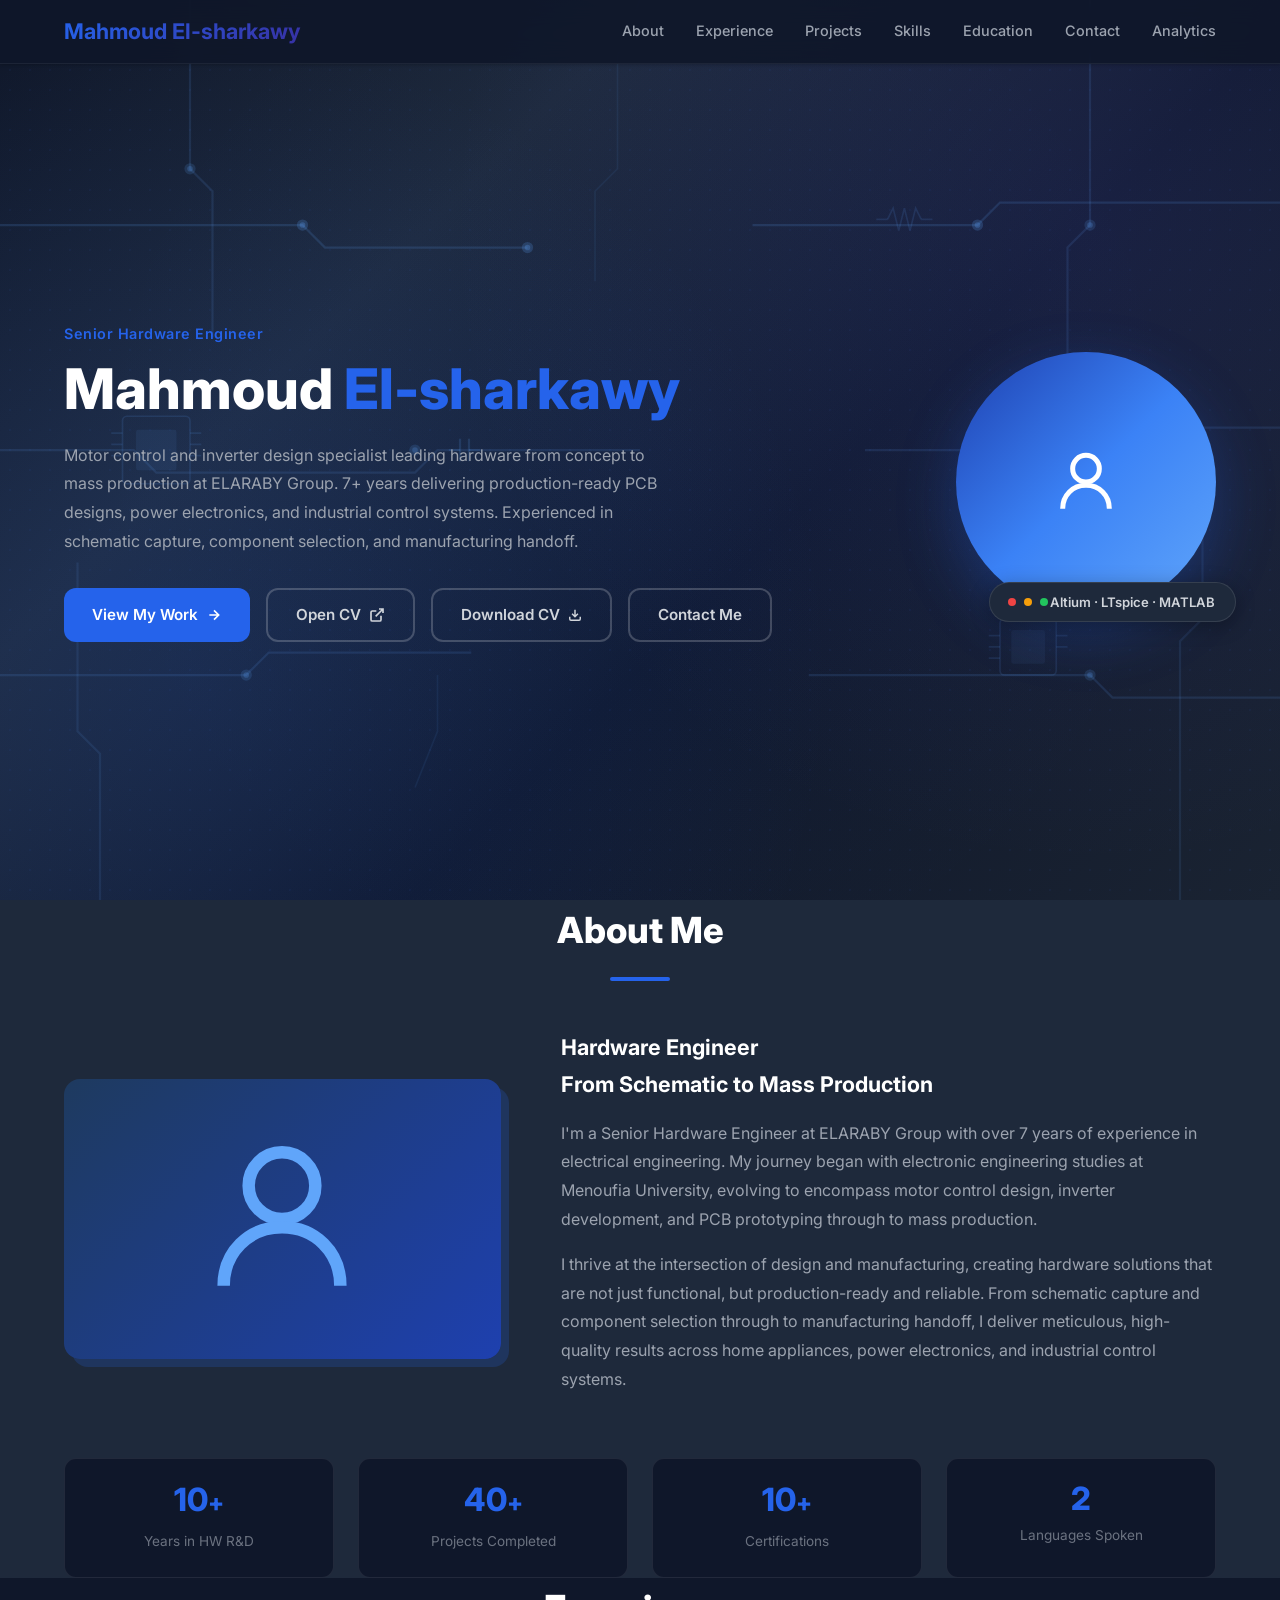
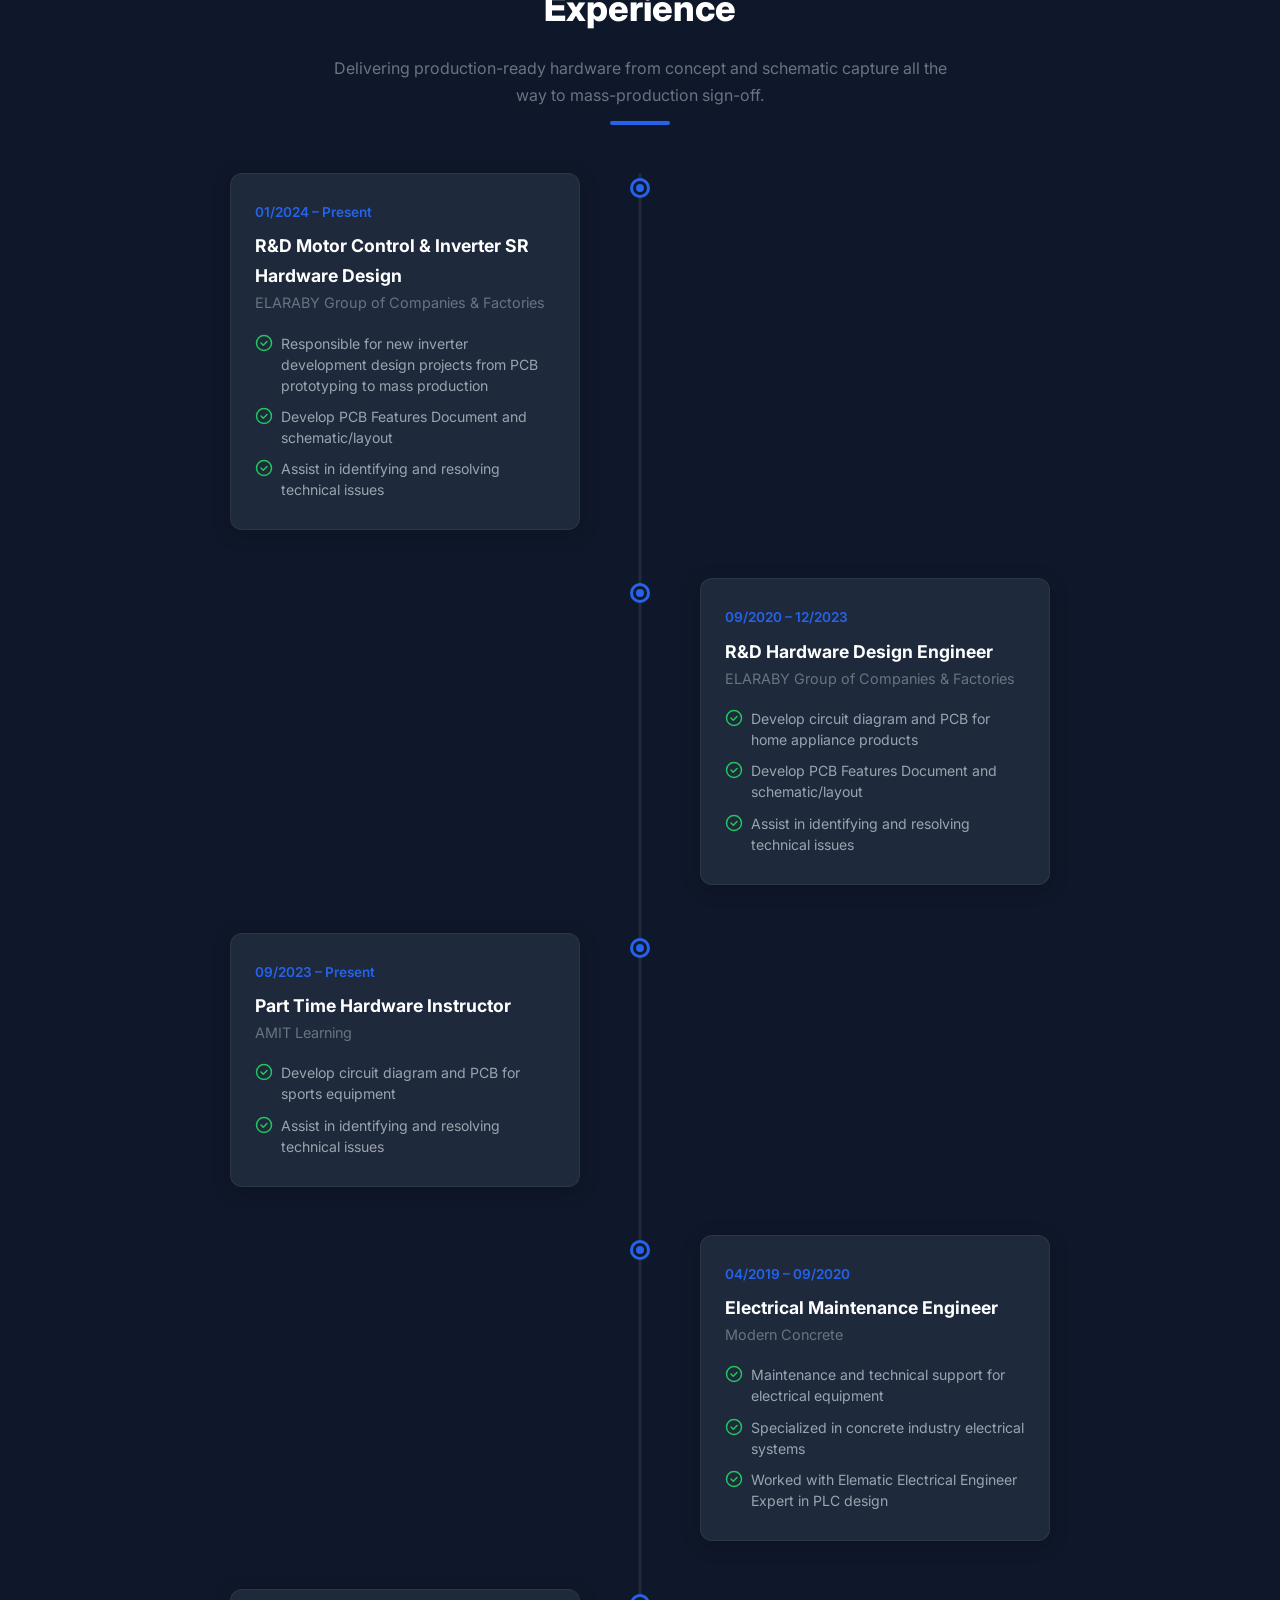
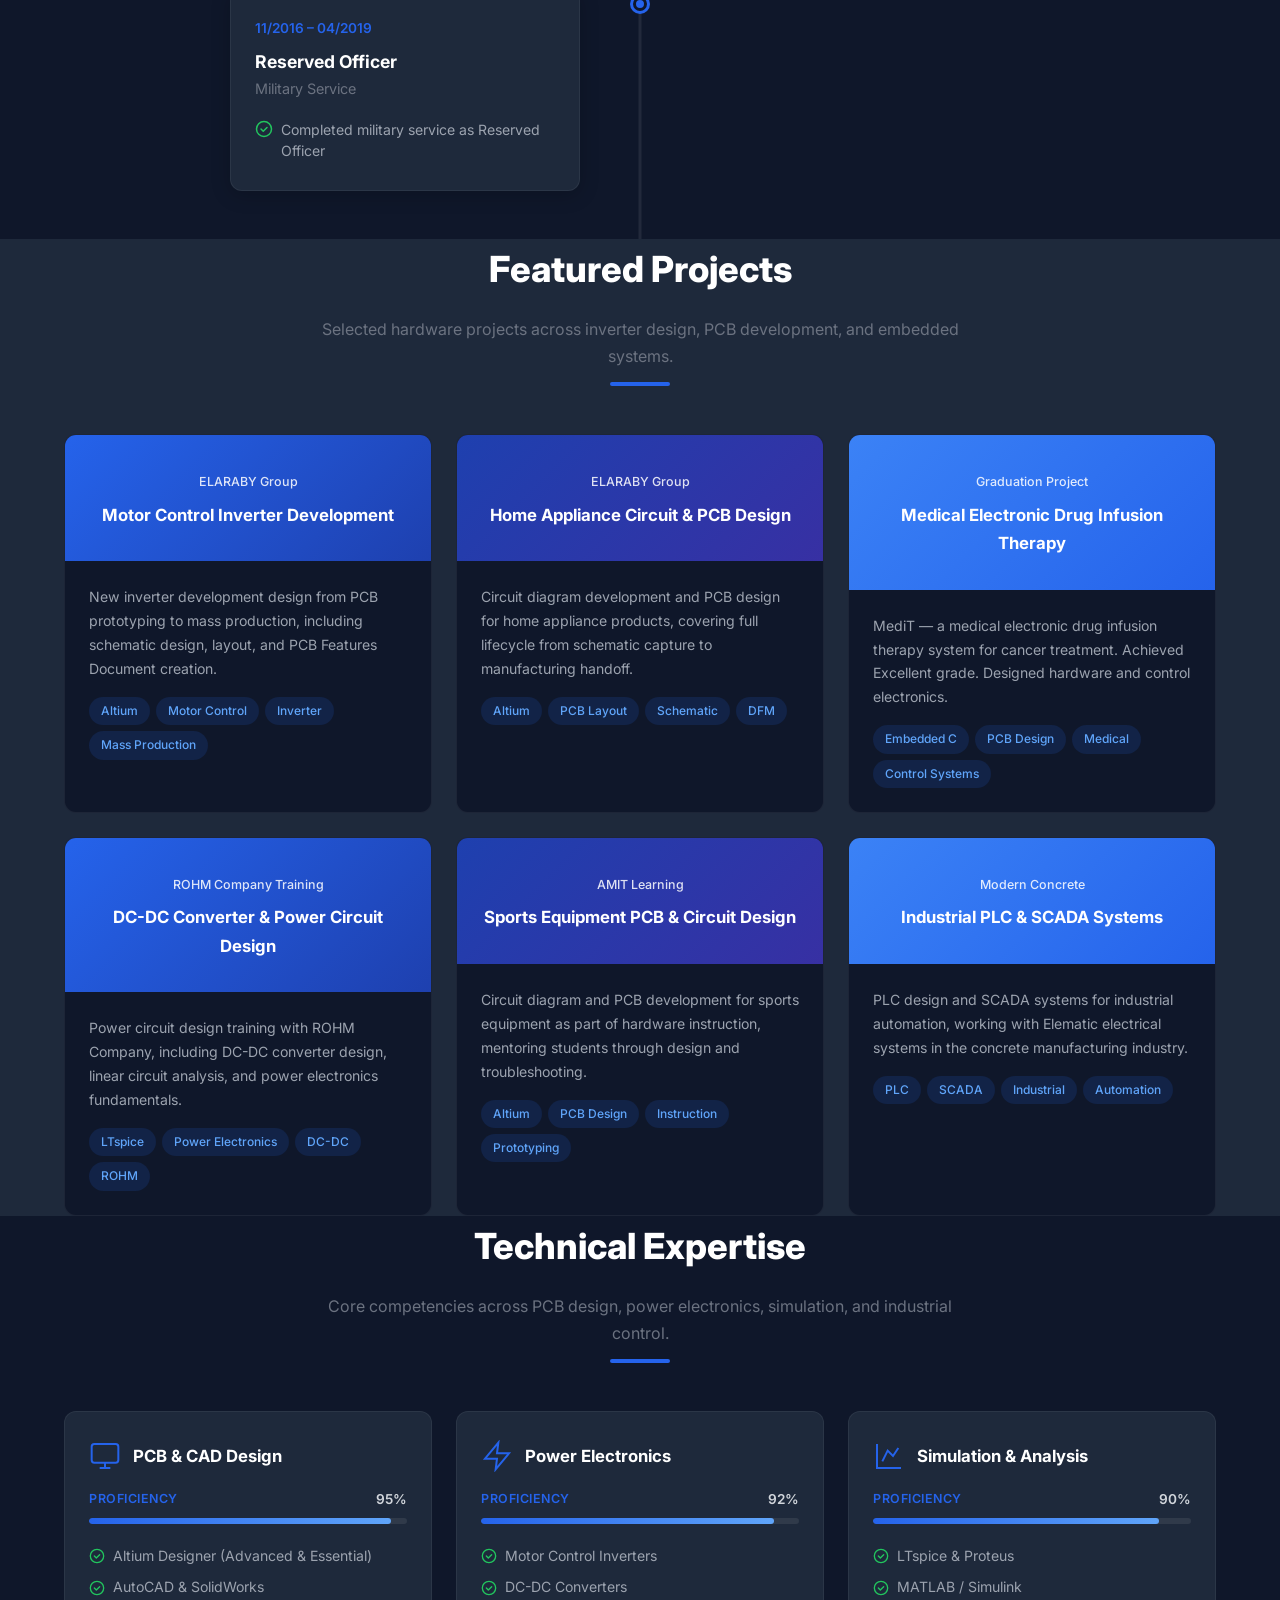
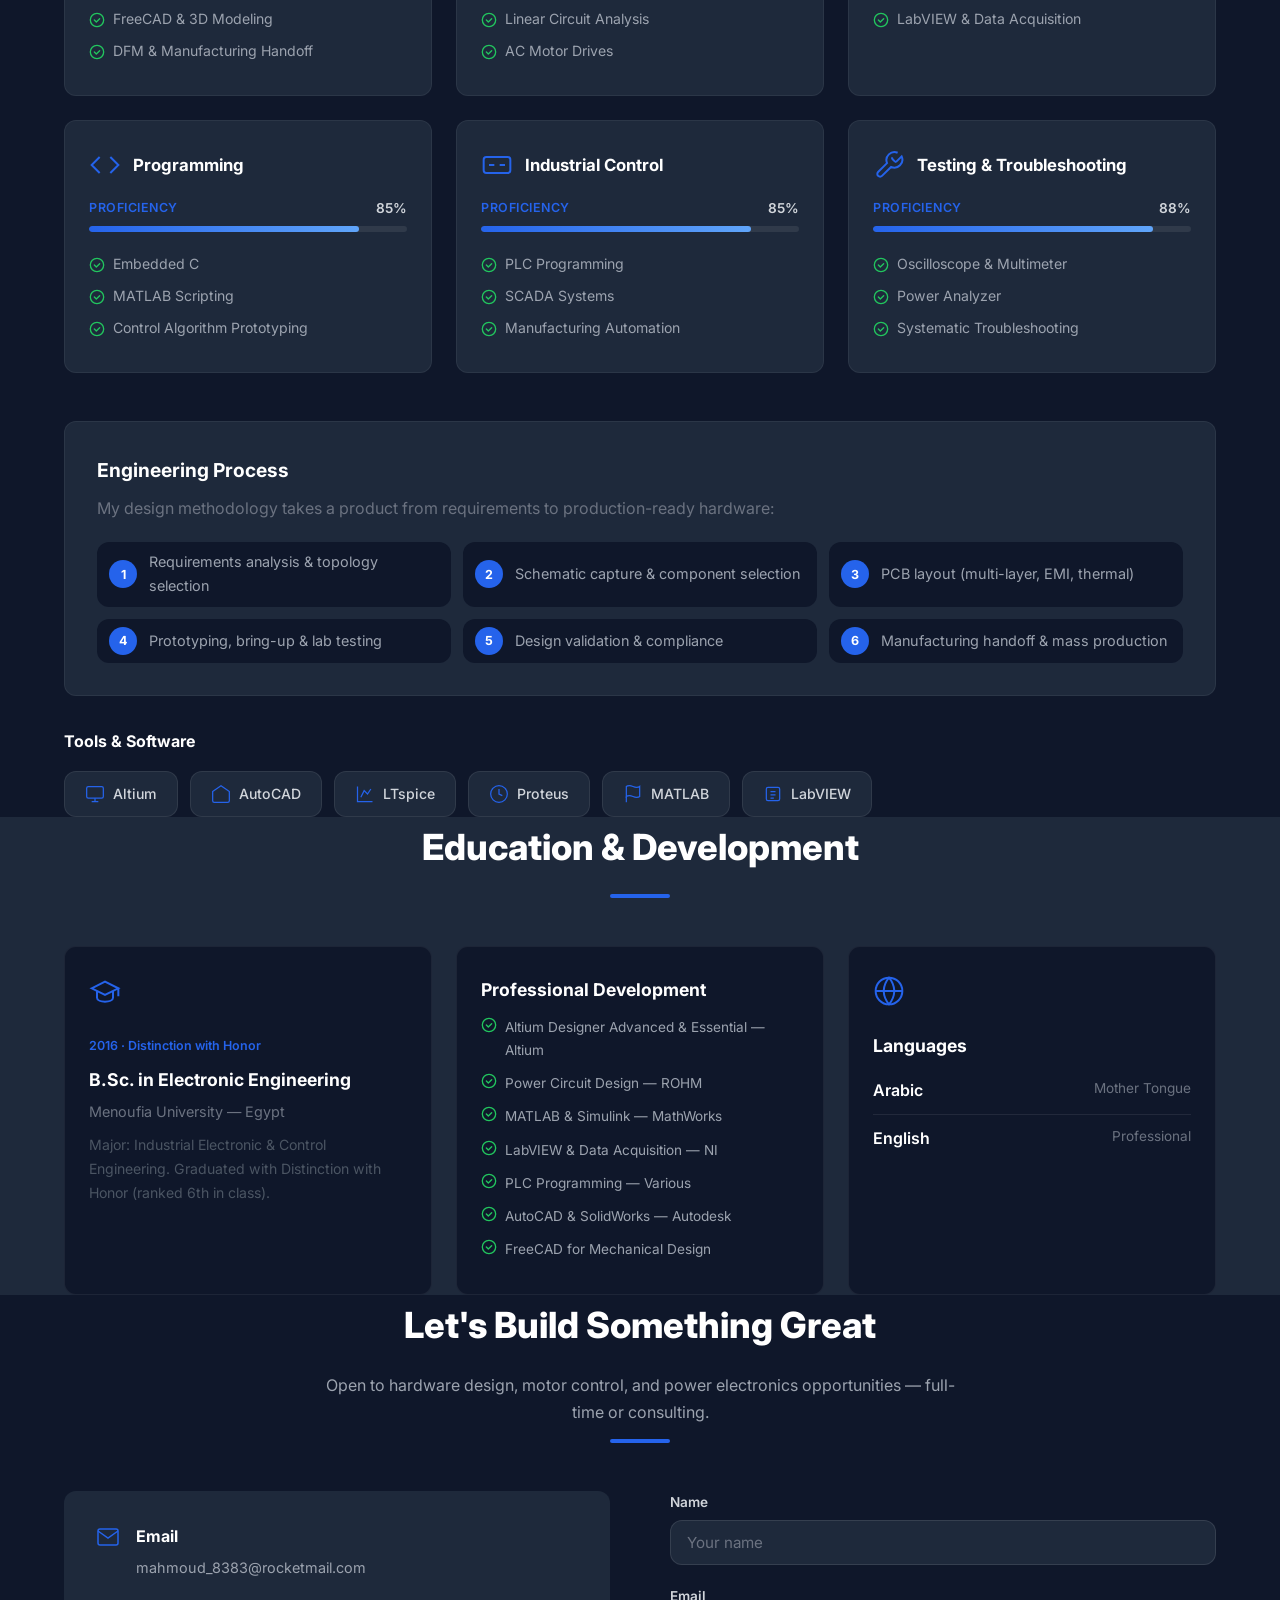
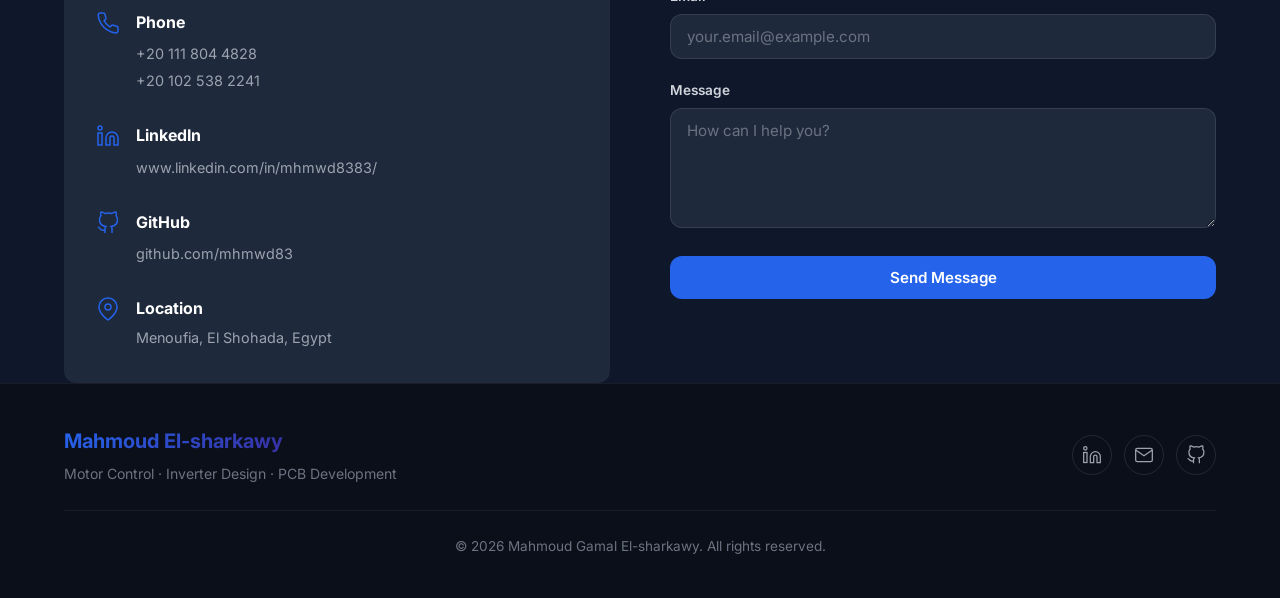
==== commit 6eb760f5: "Simplify hero subtitle" ====
--- a/index.html
+++ b/index.html
@@ -108,7 +108,7 @@
         </div>
         <div class="hero-container">
             <div class="hero-content">
-                <p class="hero-subtitle">Senior Hardware Engineer &middot; Motor Control &amp; Inverter Design</p>
+                <p class="hero-subtitle">Senior Hardware Engineer</p>
                 <h1 class="hero-title">Mahmoud <span class="hero-title-accent">El-sharkawy</span></h1>
                 <p class="hero-description">
                     Motor control and inverter design specialist leading hardware from concept to mass production at ELARABY Group. 7+ years delivering production-ready PCB designs, power electronics, and industrial control systems. Experienced in schematic capture, component selection, and manufacturing handoff.
--- a/css/style.css
+++ b/css/style.css
@@ -248,6 +248,8 @@
     line-height: 1.1;
     color: var(--white);
     margin-bottom: 20px;
+    white-space: nowrap;
+    display: inline-block;
 }
  
 .hero-title-accent {
@@ -809,6 +811,29 @@
     font-size: 0.88rem;
     color: var(--gray-400);
     padding: 4px 0;
+}
+
+.toast-message {
+    position: fixed;
+    left: 50%;
+    bottom: 24px;
+    transform: translateX(-50%) translateY(20px);
+    padding: 14px 22px;
+    background: rgba(15, 23, 42, 0.98);
+    color: var(--white);
+    border-radius: 999px;
+    box-shadow: 0 20px 45px rgba(0, 0, 0, 0.2);
+    opacity: 0;
+    pointer-events: none;
+    transition: opacity 0.25s ease, transform 0.25s ease;
+    z-index: 2000;
+    font-size: 0.95rem;
+    letter-spacing: 0.02em;
+}
+
+.toast-message.visible {
+    opacity: 1;
+    transform: translateX(-50%) translateY(0);
 }
  
 /* Engineering Process */
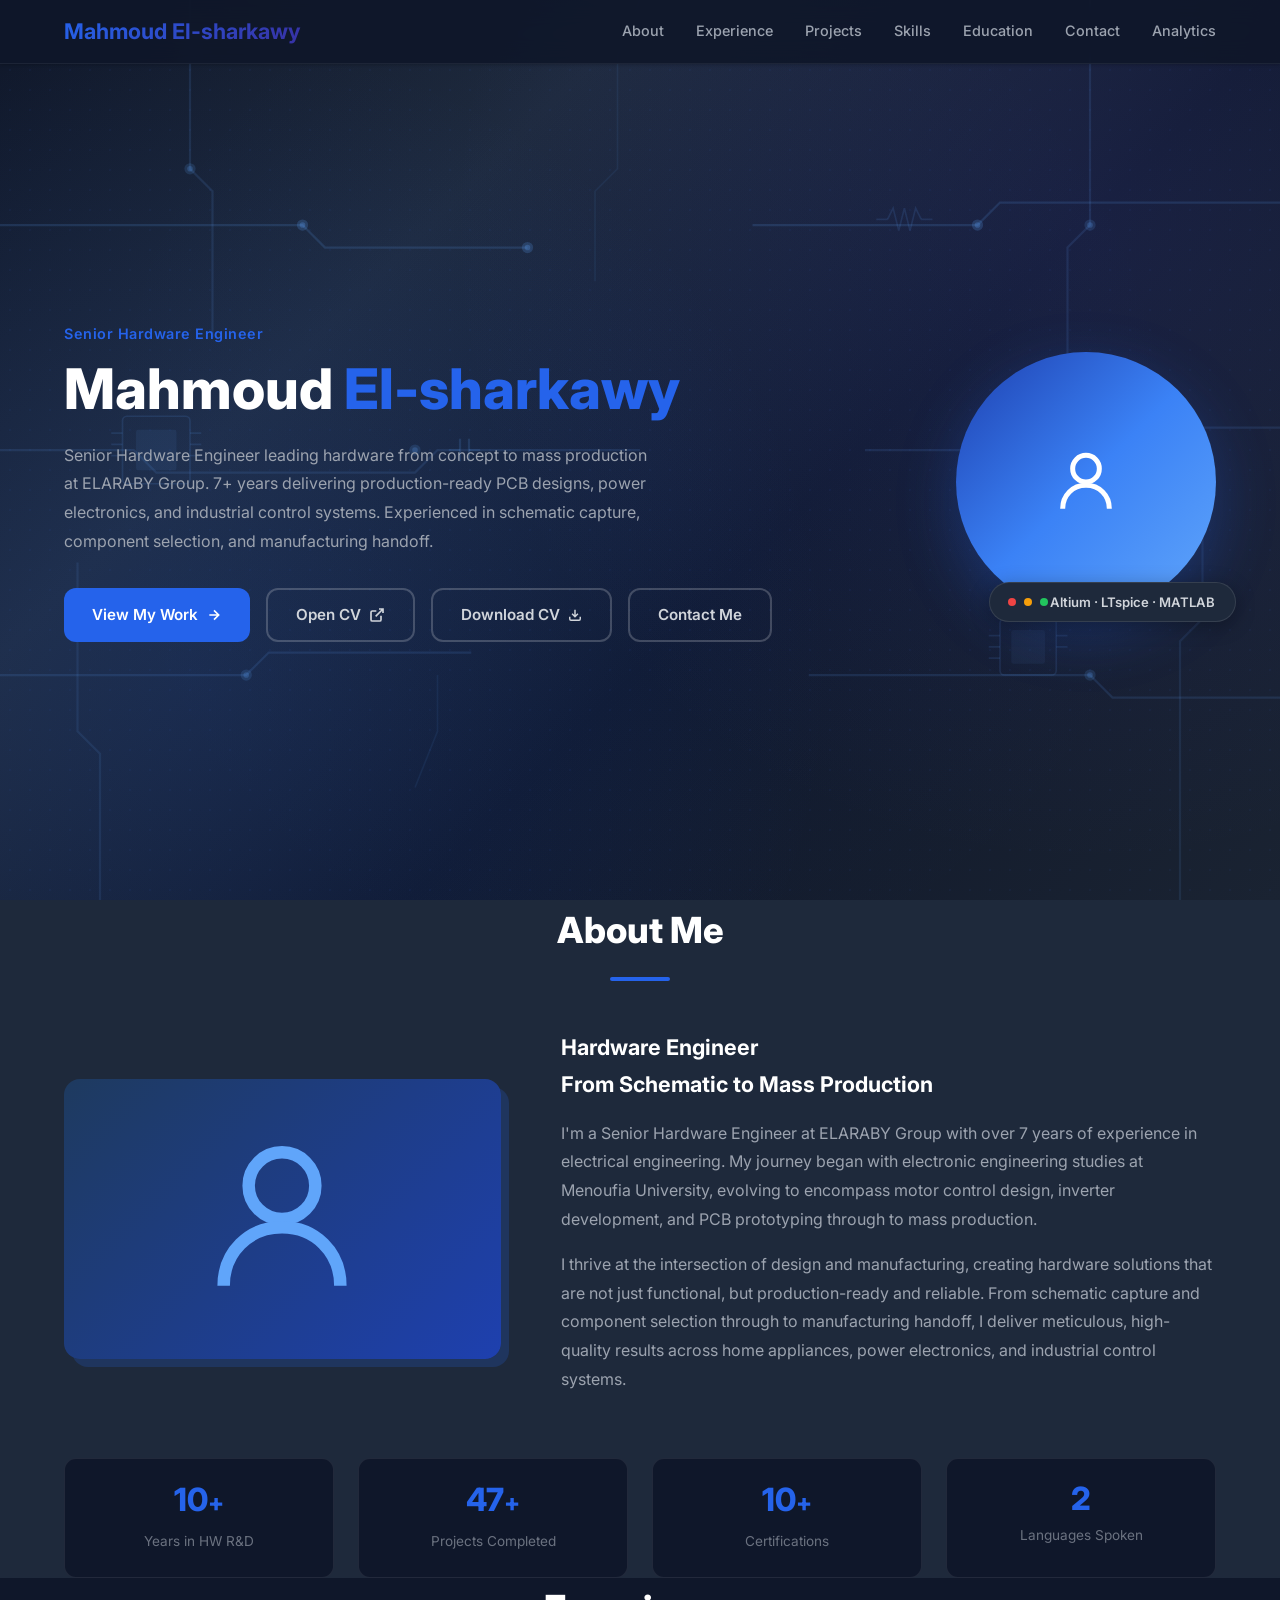
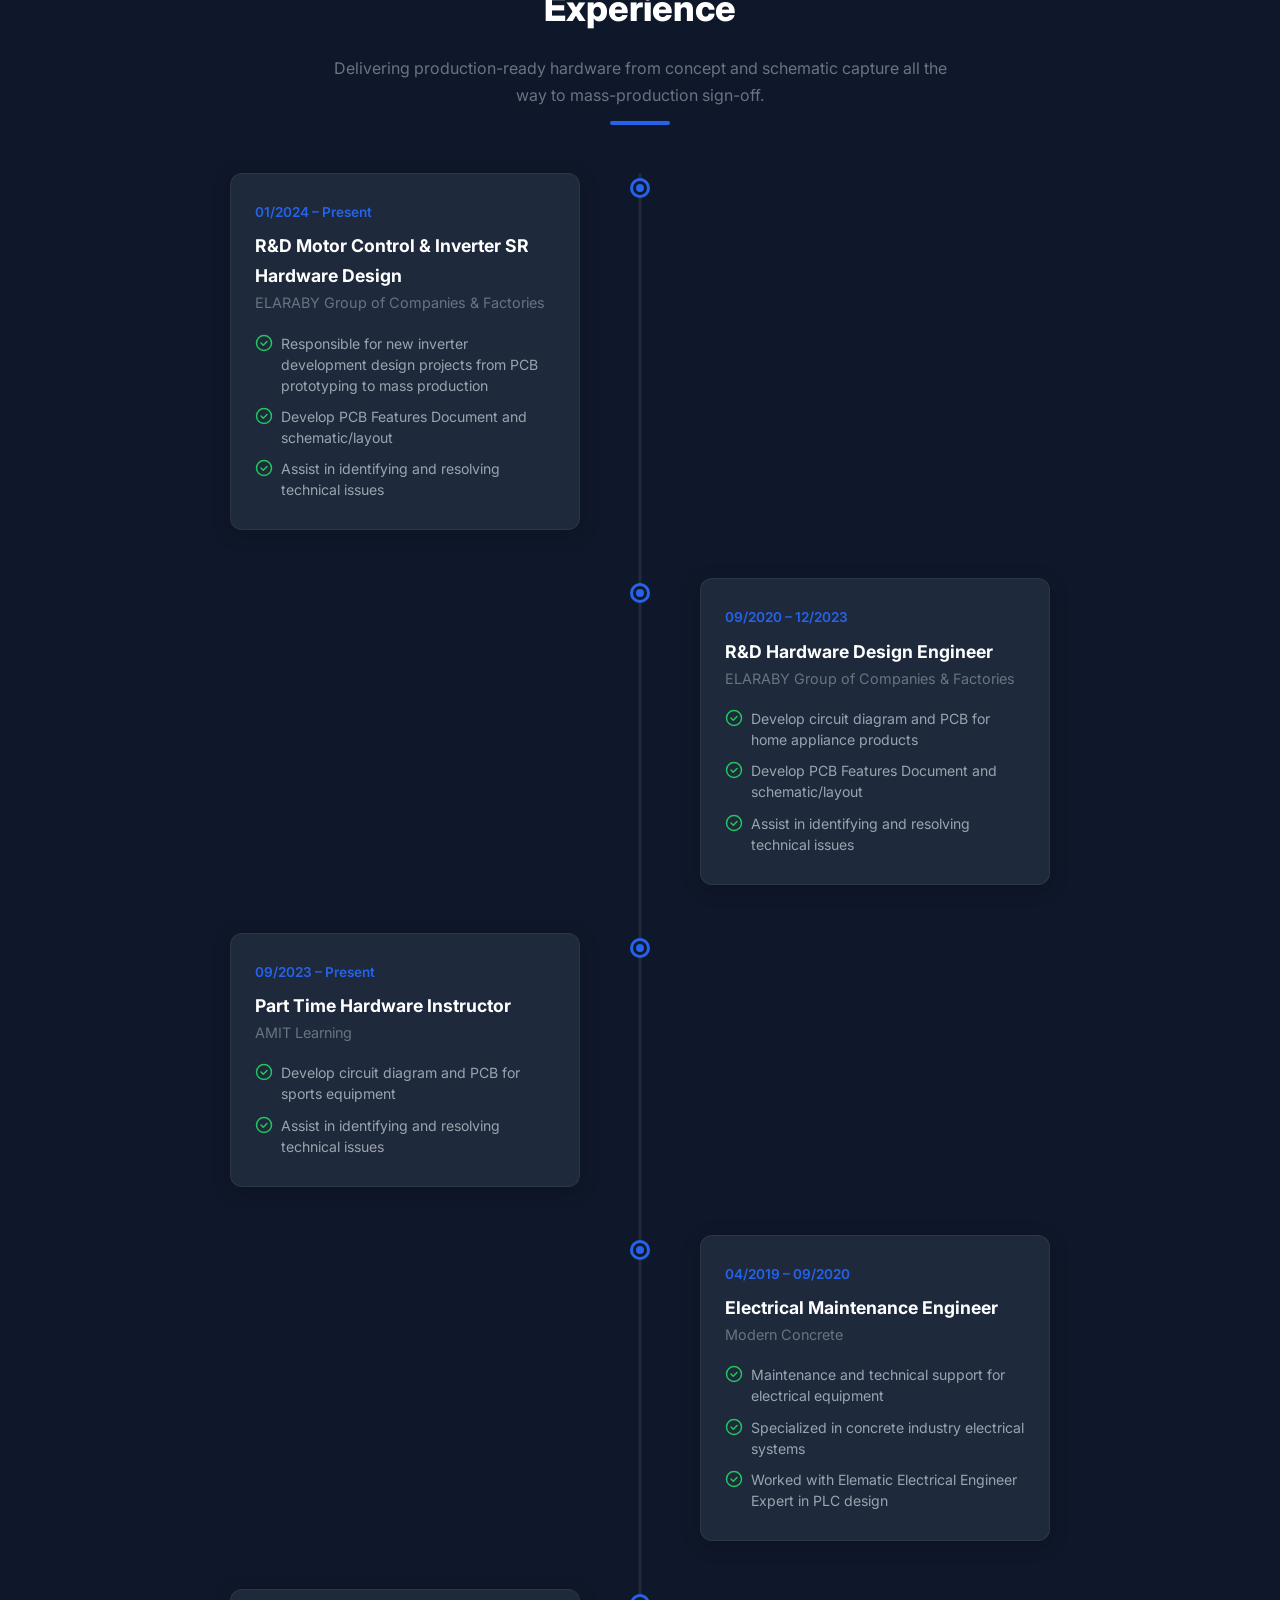
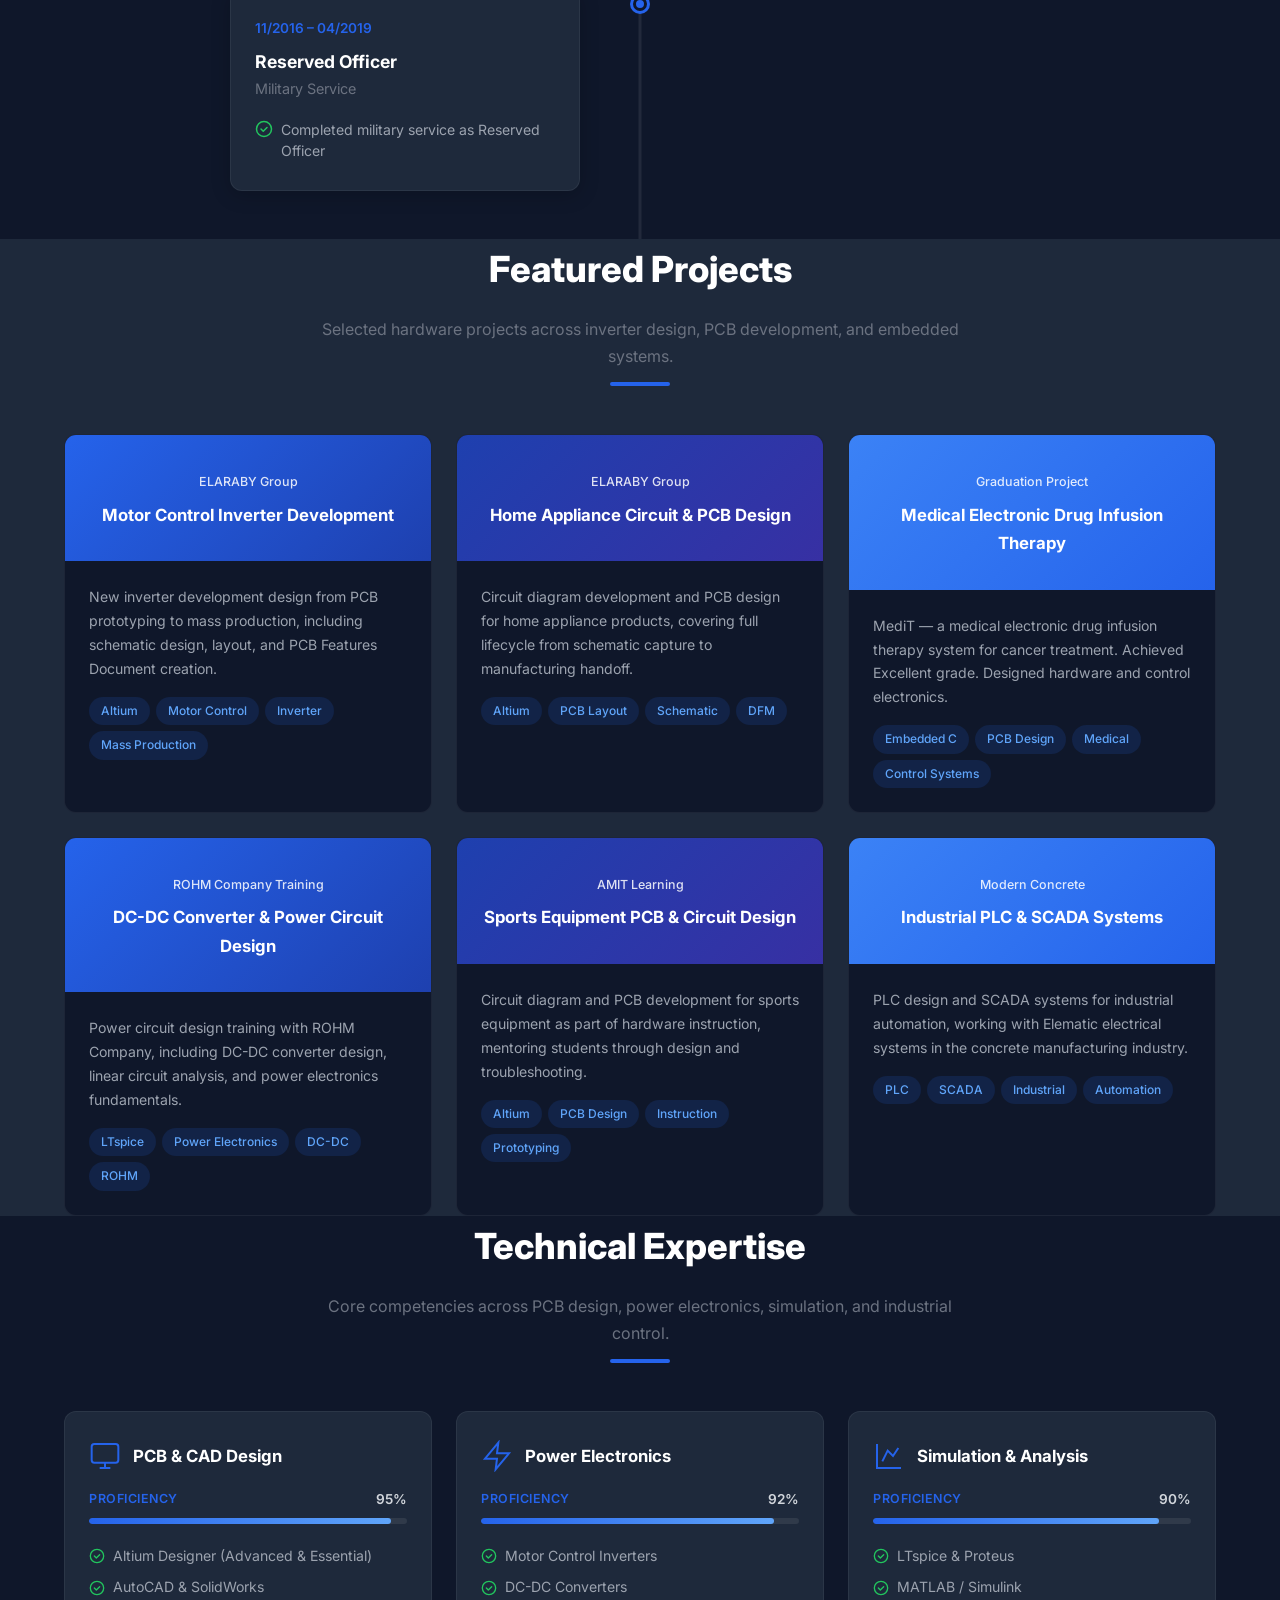
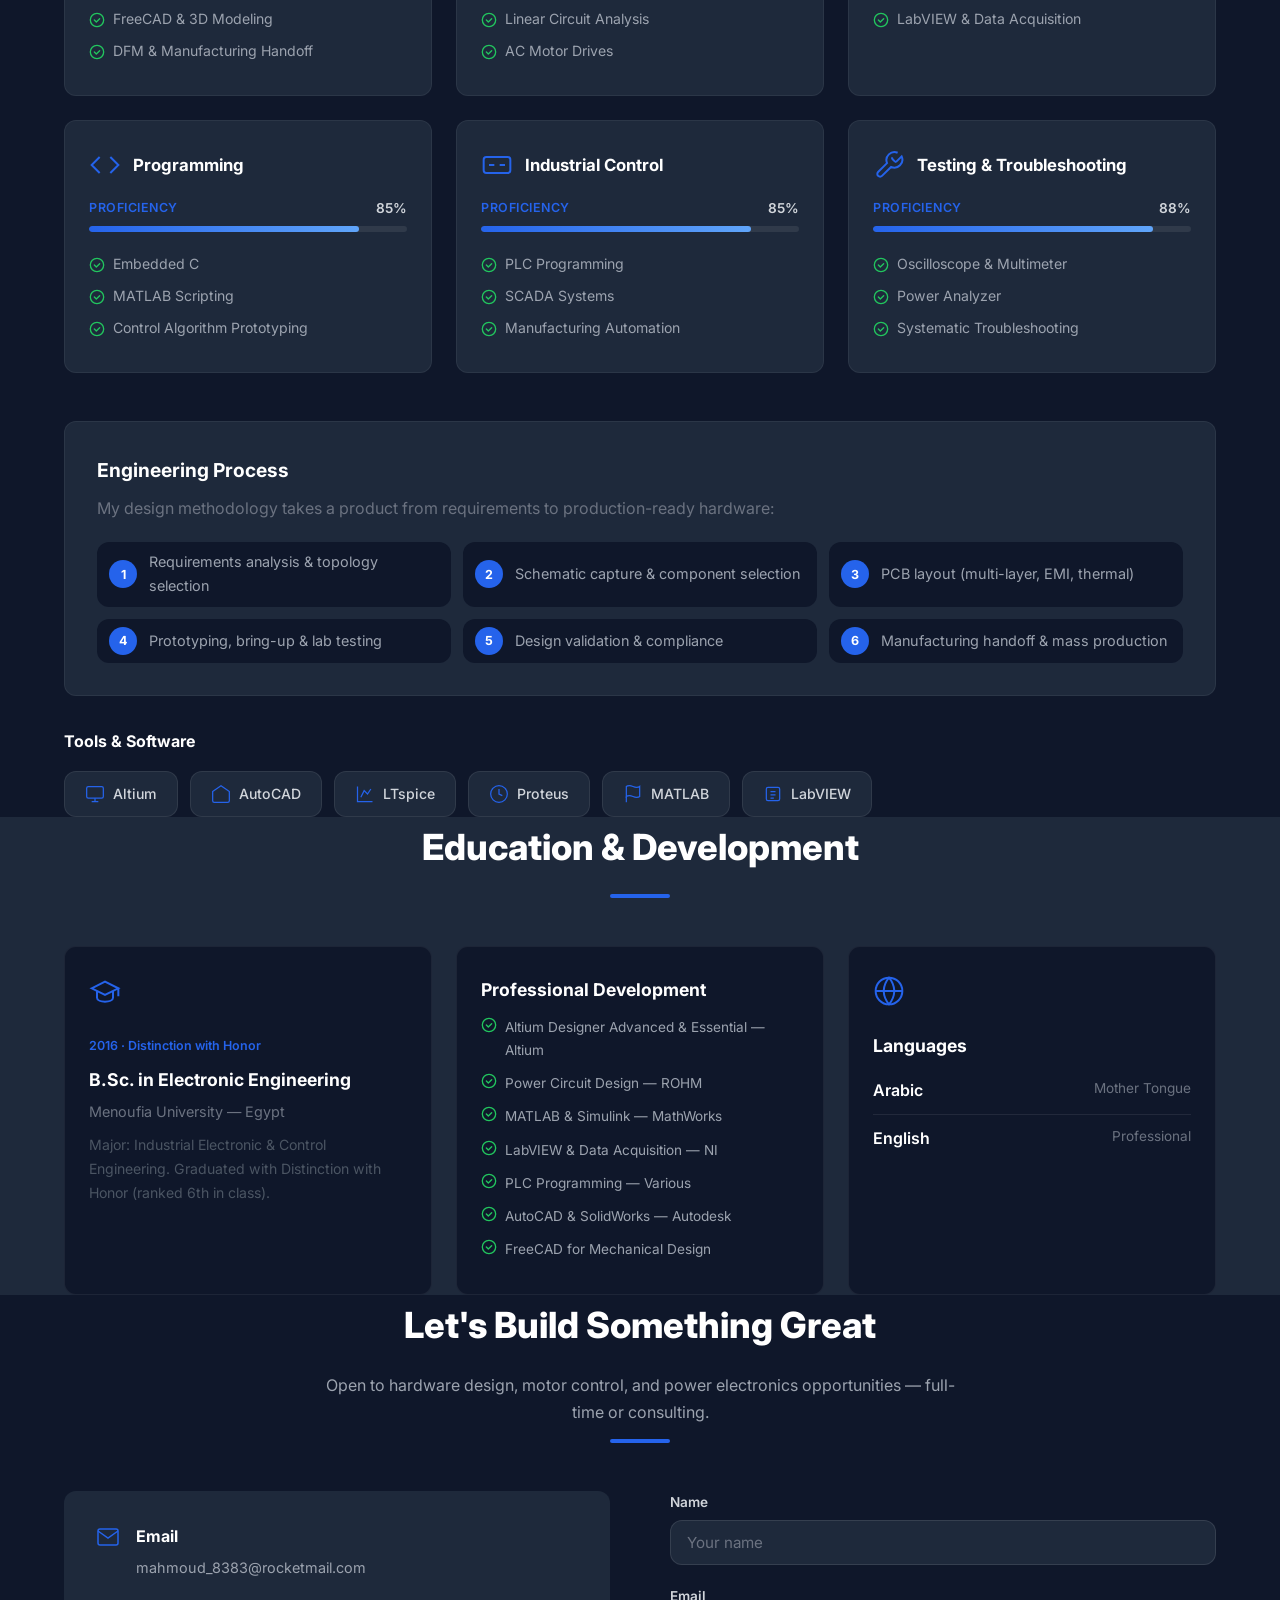
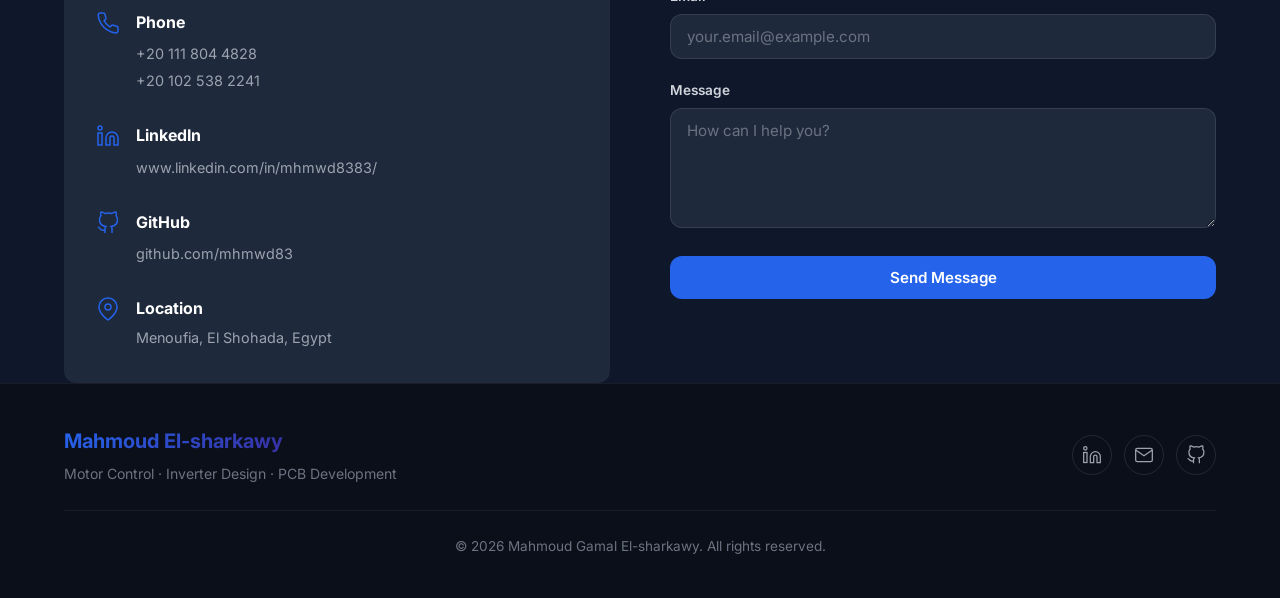
==== commit 72a806c9: "Update hero description" ====
--- a/index.html
+++ b/index.html
@@ -111,7 +111,7 @@
                 <p class="hero-subtitle">Senior Hardware Engineer</p>
                 <h1 class="hero-title">Mahmoud <span class="hero-title-accent">El-sharkawy</span></h1>
                 <p class="hero-description">
-                    Motor control and inverter design specialist leading hardware from concept to mass production at ELARABY Group. 7+ years delivering production-ready PCB designs, power electronics, and industrial control systems. Experienced in schematic capture, component selection, and manufacturing handoff.
+                    Senior Hardware Engineer leading hardware from concept to mass production at ELARABY Group. 7+ years delivering production-ready PCB designs, power electronics, and industrial control systems. Experienced in schematic capture, component selection, and manufacturing handoff.
                 </p>
                 <div class="hero-cta">
                     <a href="#projects" class="btn btn-primary">View My Work <svg width="16" height="16" viewBox="0 0 24 24" fill="none" stroke="currentColor" stroke-width="2.5"><path d="M5 12h14M12 5l7 7-7 7"/></svg></a>
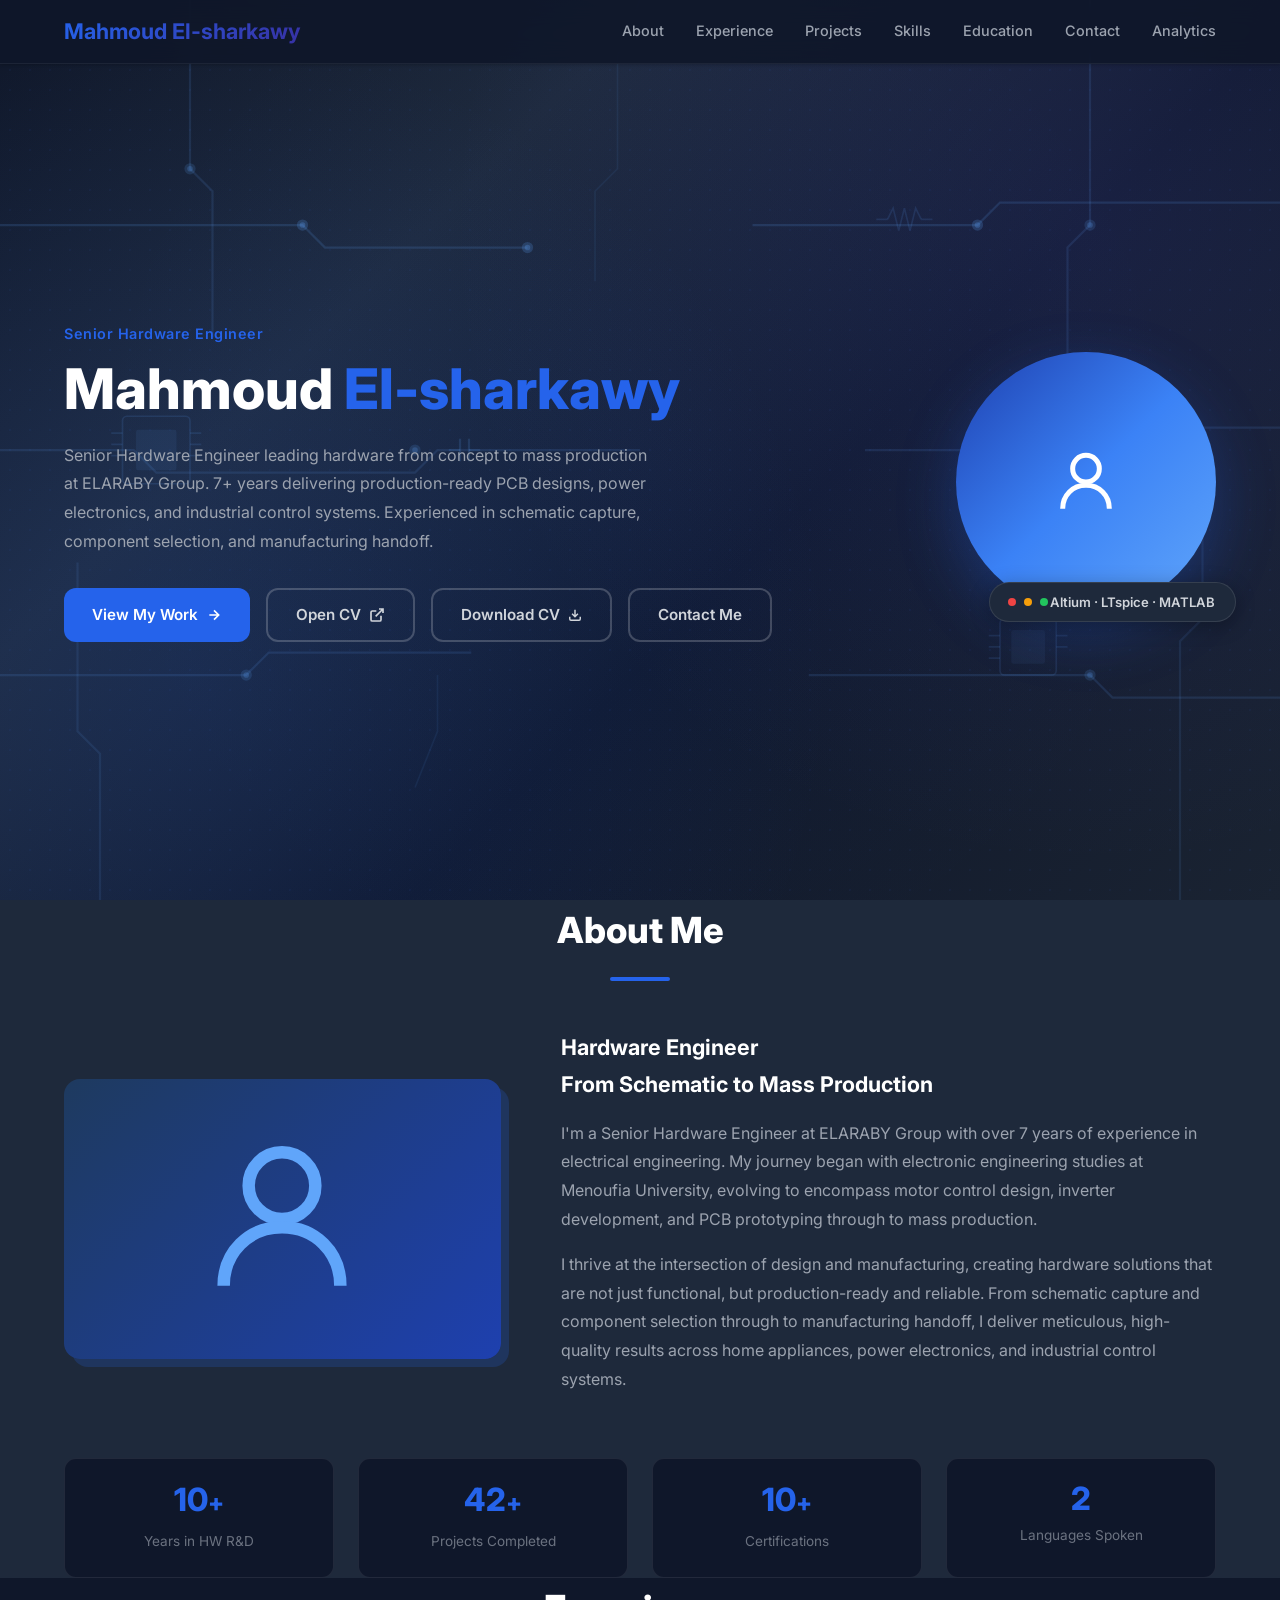
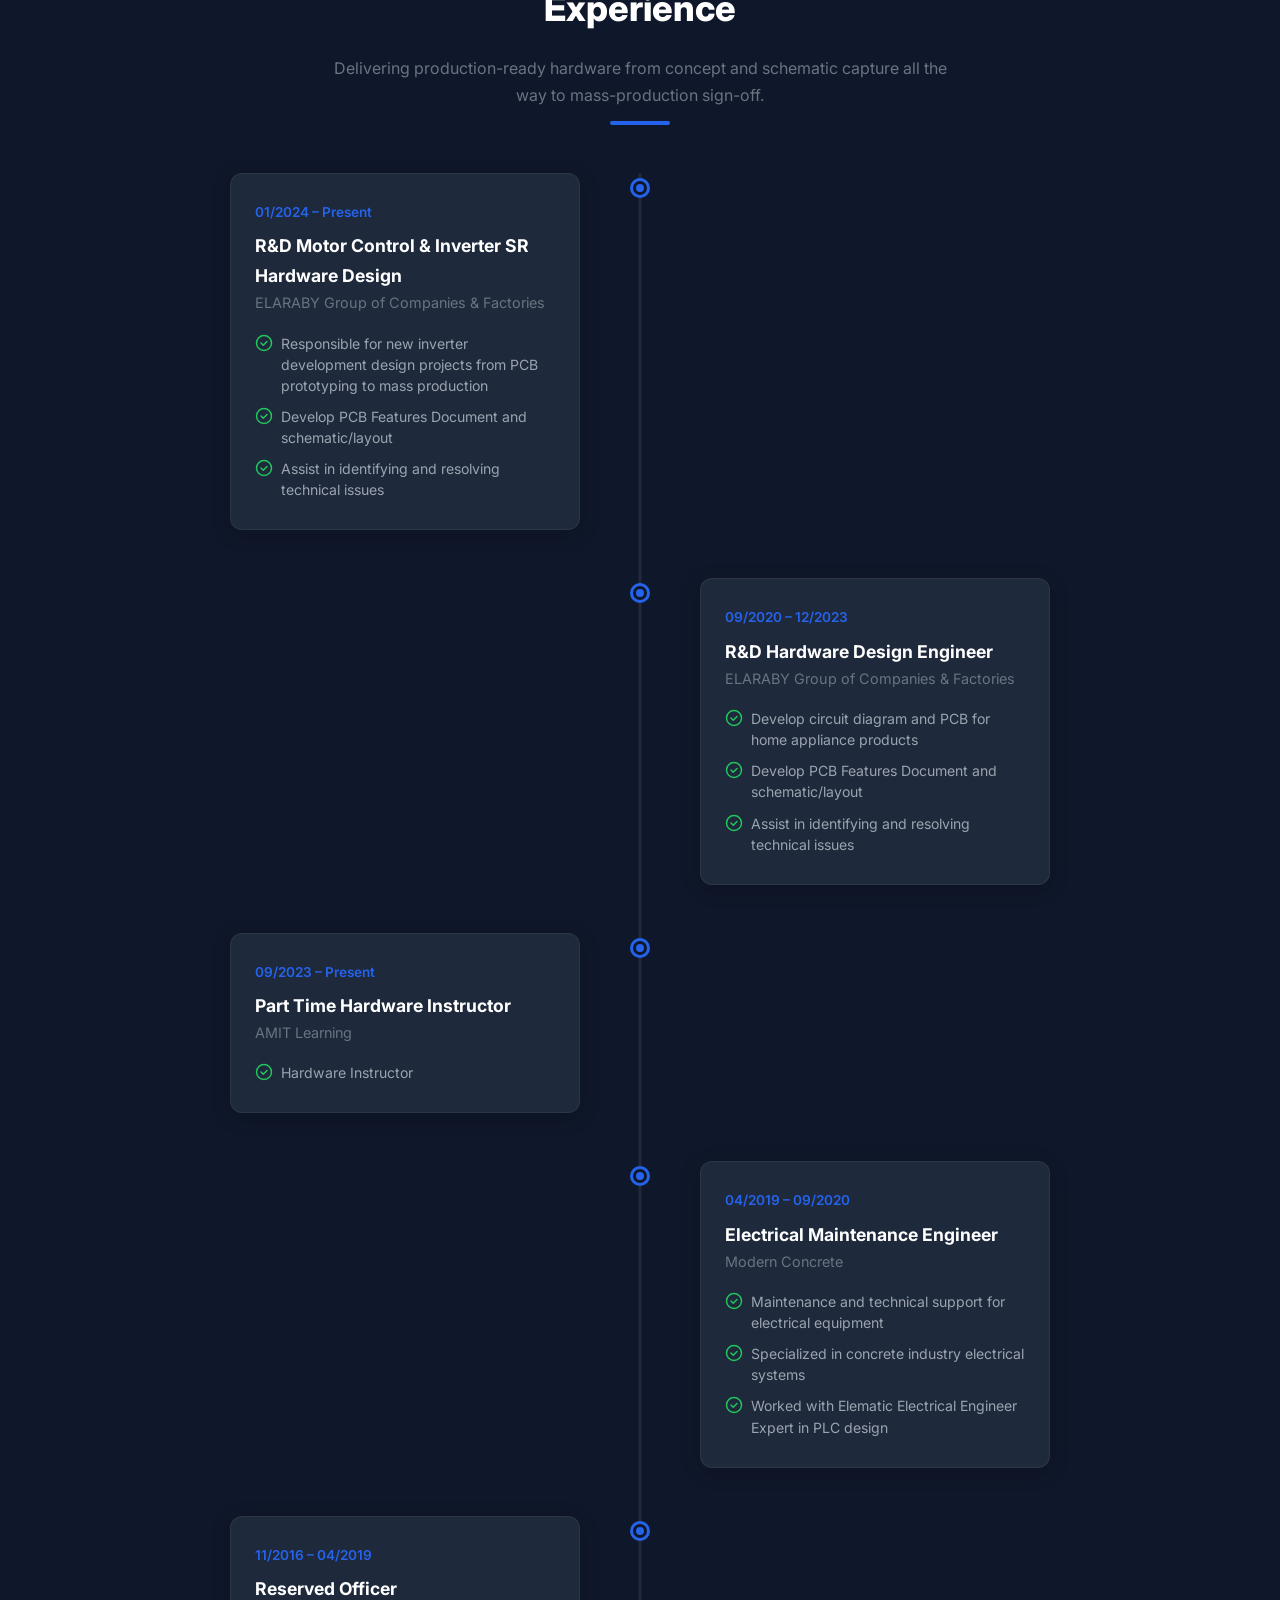
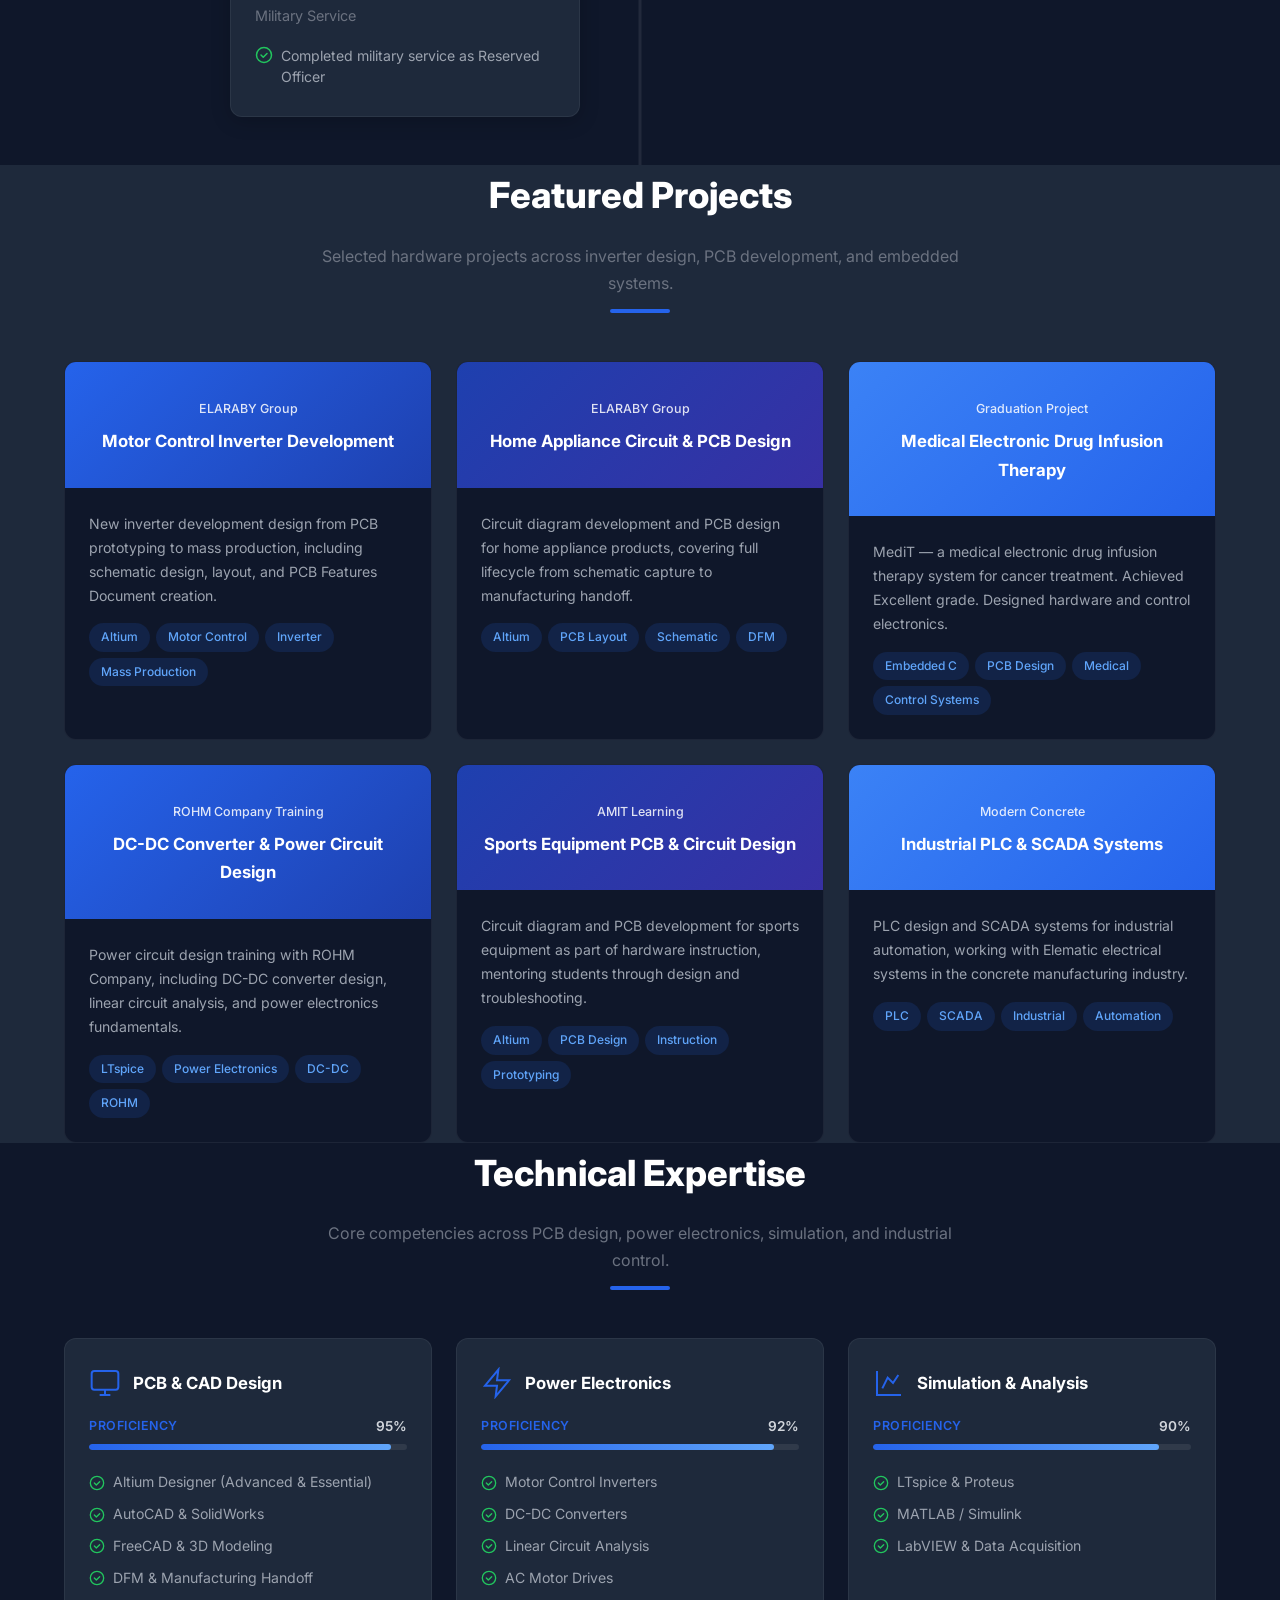
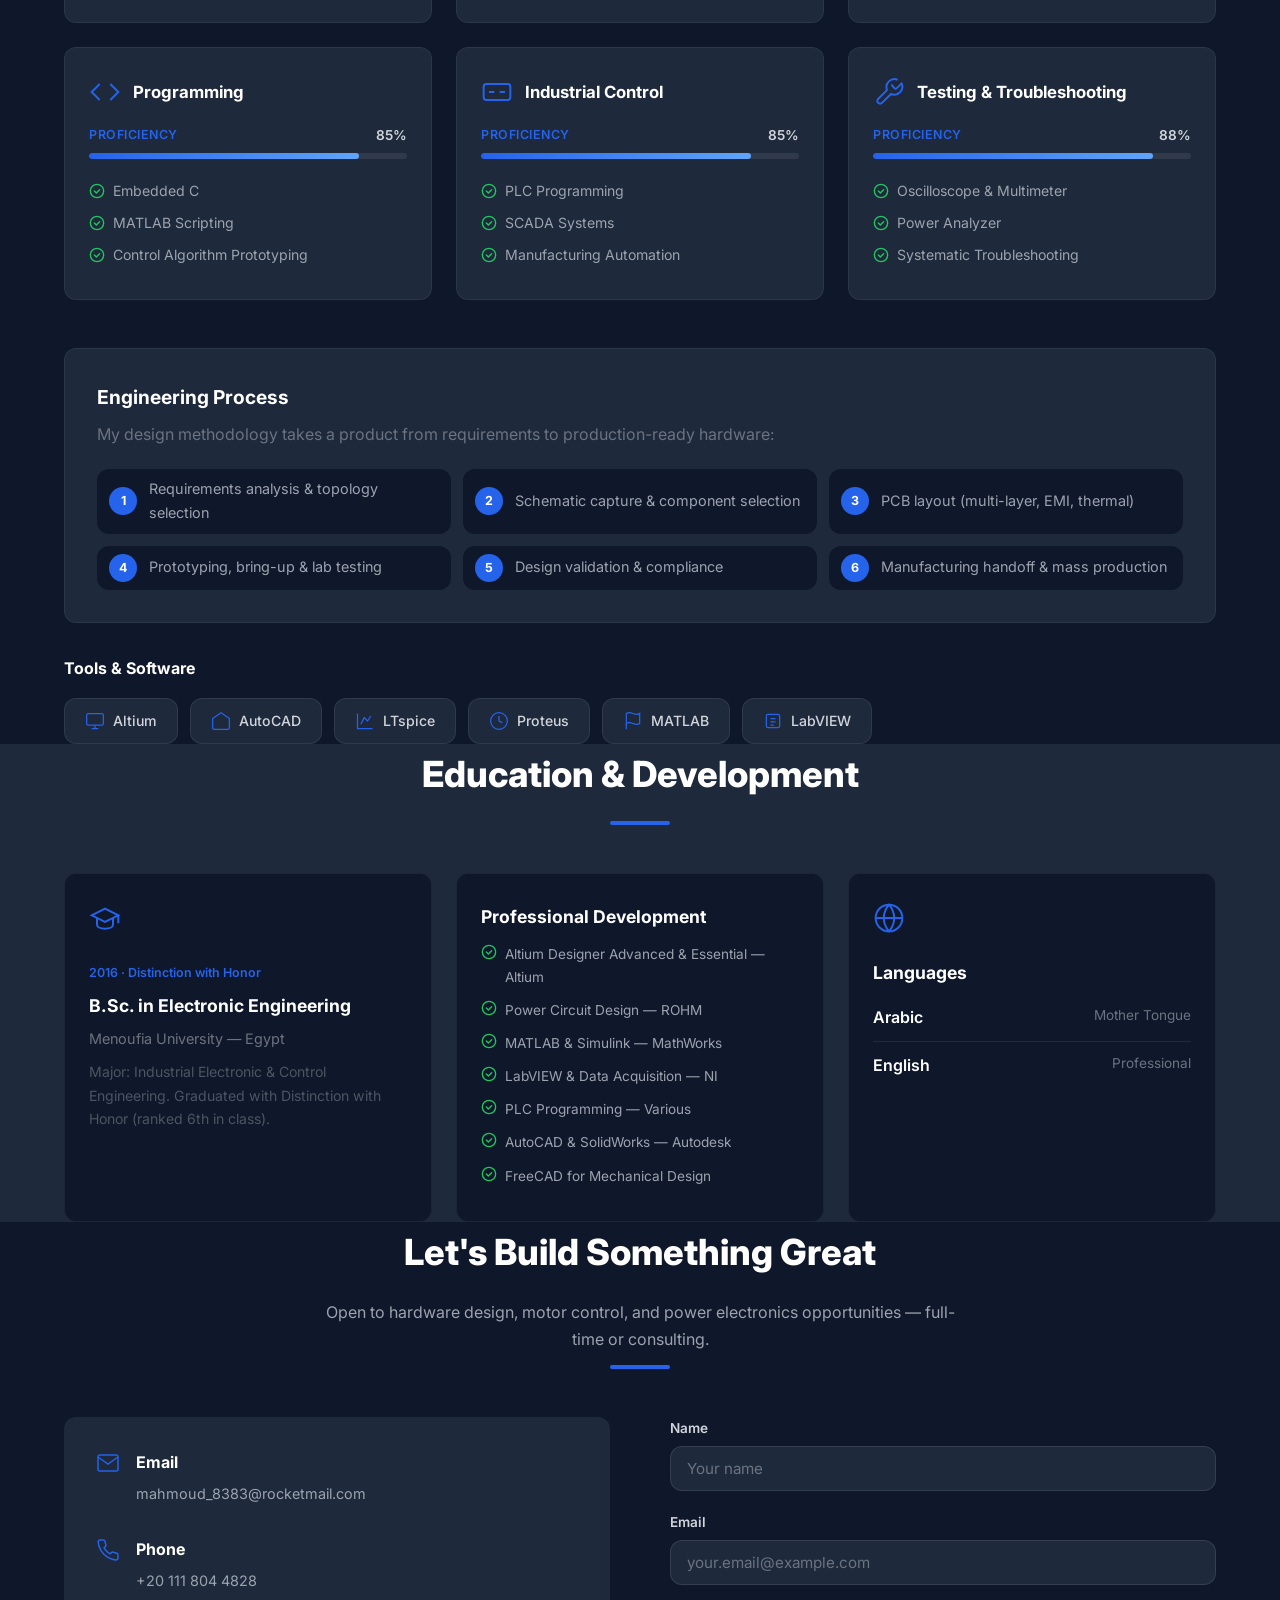
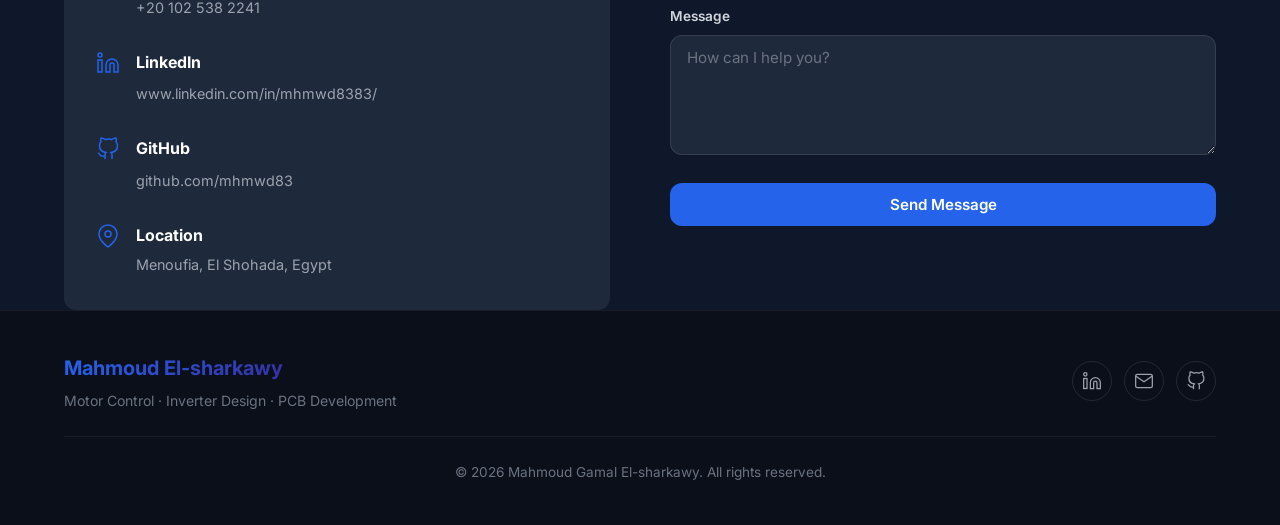
==== commit c82d42d7: "Update AMIT Learning experience entry" ====
--- a/index.html
+++ b/index.html
@@ -211,8 +211,7 @@
                         <h3>Part Time Hardware Instructor</h3>
                         <p class="timeline-company">AMIT Learning</p>
                         <ul>
-                            <li><svg class="check-icon" viewBox="0 0 24 24" fill="none" width="18" height="18"><circle cx="12" cy="12" r="10" stroke="#22c55e" stroke-width="2"/><path d="M8 12l3 3 5-5" stroke="#22c55e" stroke-width="2" stroke-linecap="round" stroke-linejoin="round"/></svg>Develop circuit diagram and PCB for sports equipment</li>
-                            <li><svg class="check-icon" viewBox="0 0 24 24" fill="none" width="18" height="18"><circle cx="12" cy="12" r="10" stroke="#22c55e" stroke-width="2"/><path d="M8 12l3 3 5-5" stroke="#22c55e" stroke-width="2" stroke-linecap="round" stroke-linejoin="round"/></svg>Assist in identifying and resolving technical issues</li>
+                            <li><svg class="check-icon" viewBox="0 0 24 24" fill="none" width="18" height="18"><circle cx="12" cy="12" r="10" stroke="#22c55e" stroke-width="2"/><path d="M8 12l3 3 5-5" stroke="#22c55e" stroke-width="2" stroke-linecap="round" stroke-linejoin="round"/></svg>Hardware Instructor</li>
                         </ul>
                     </div>
                 </div>
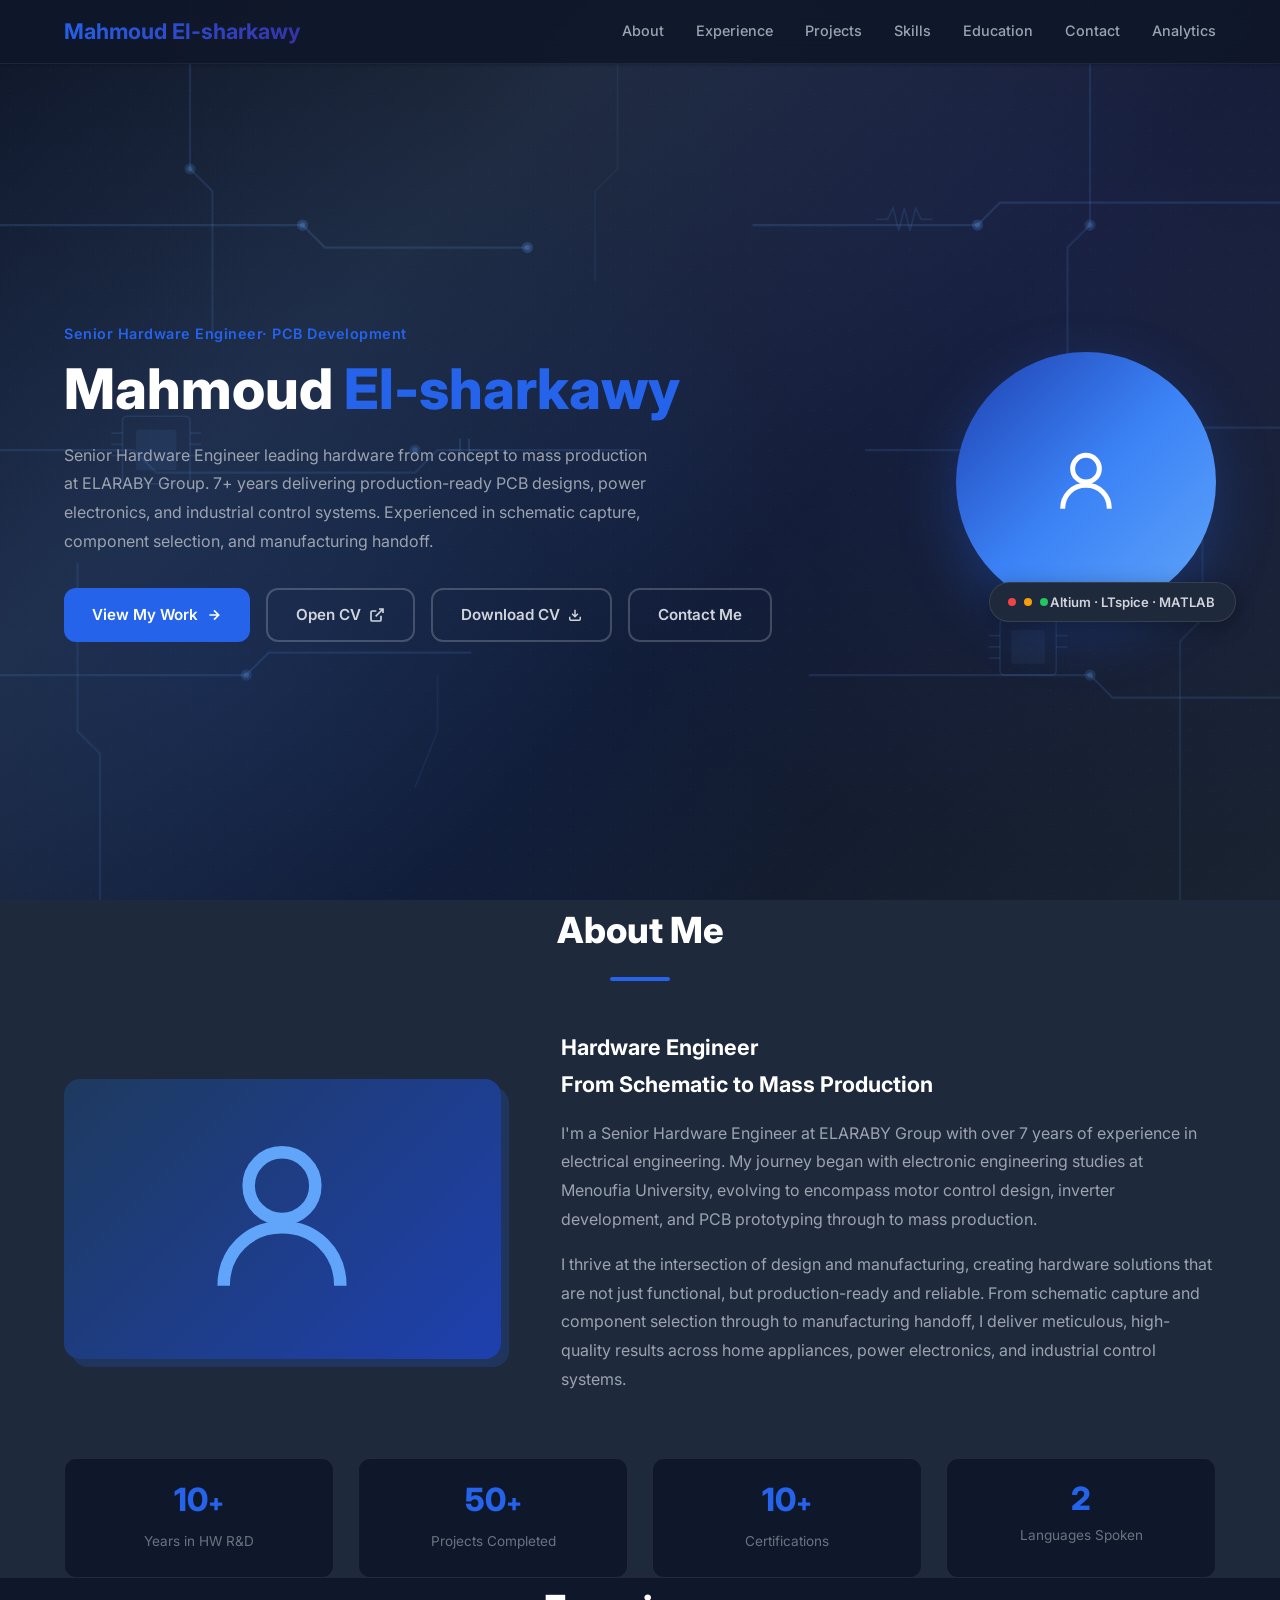
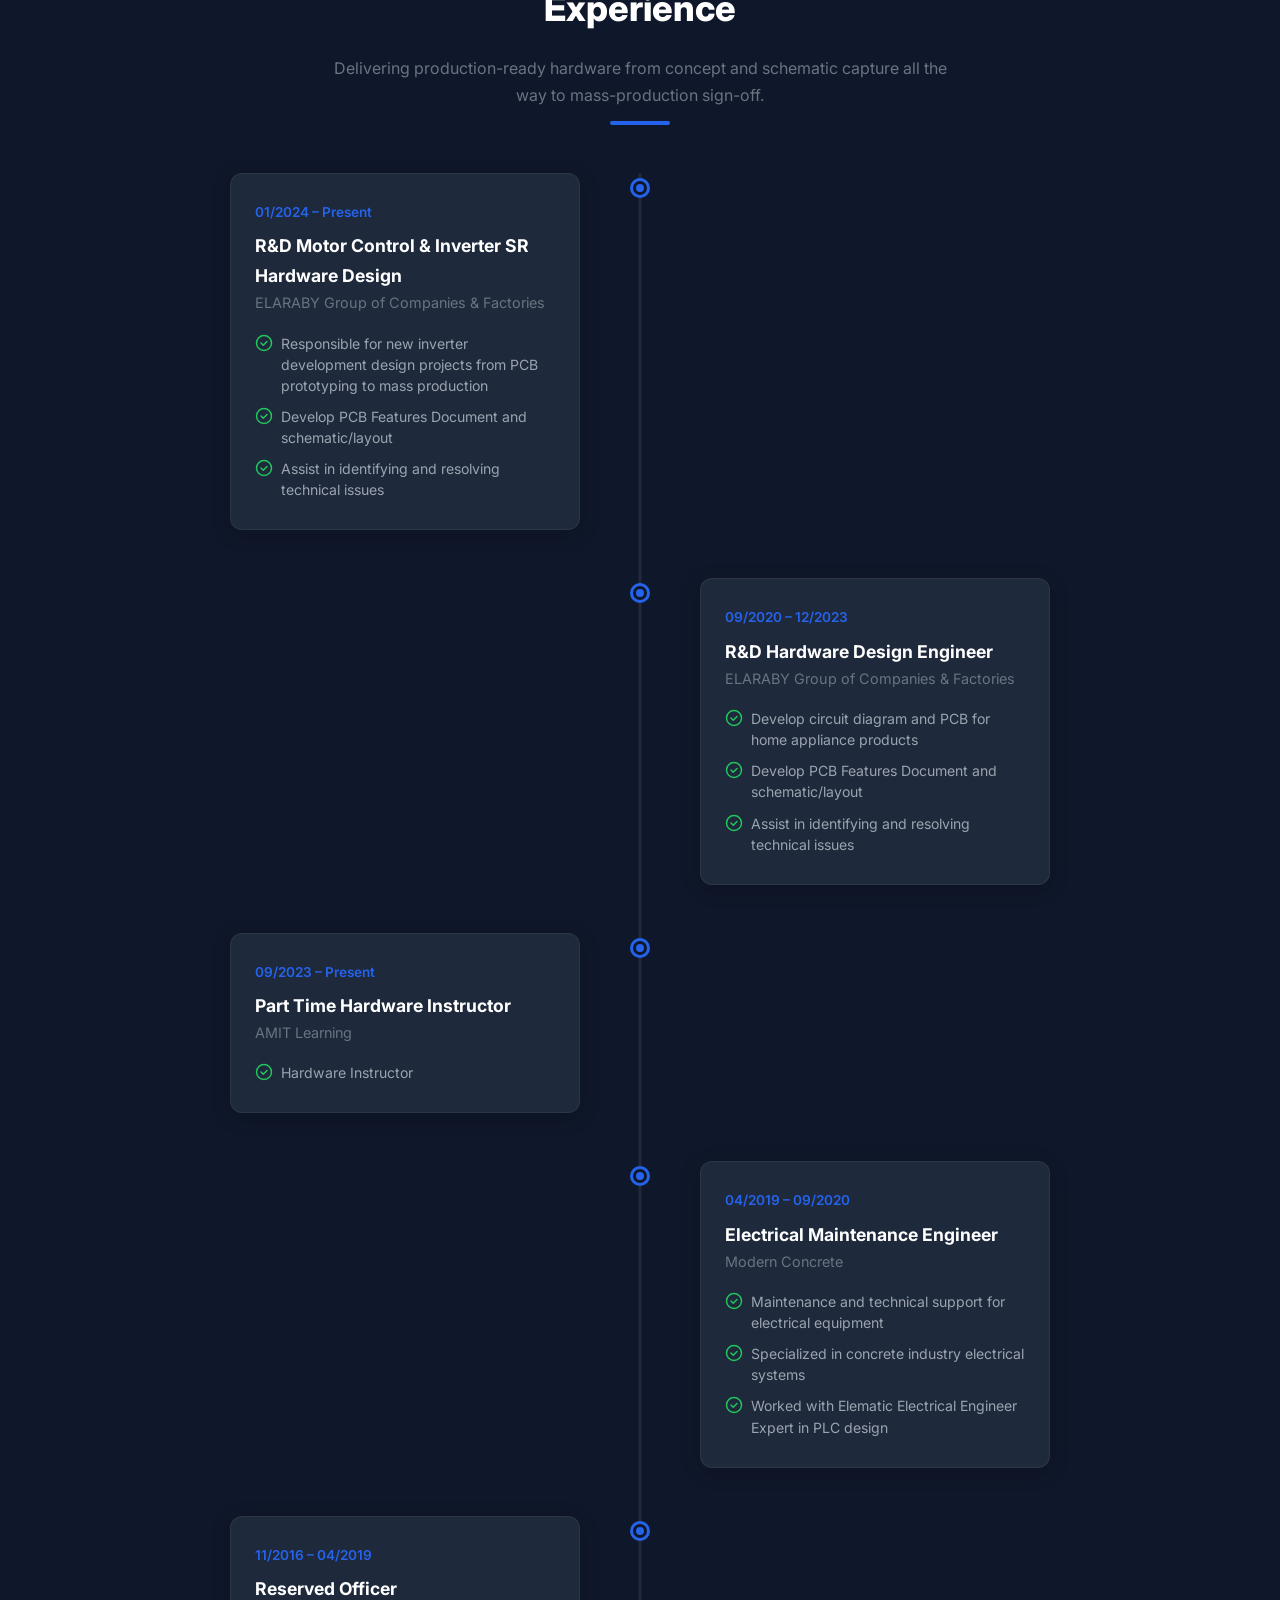
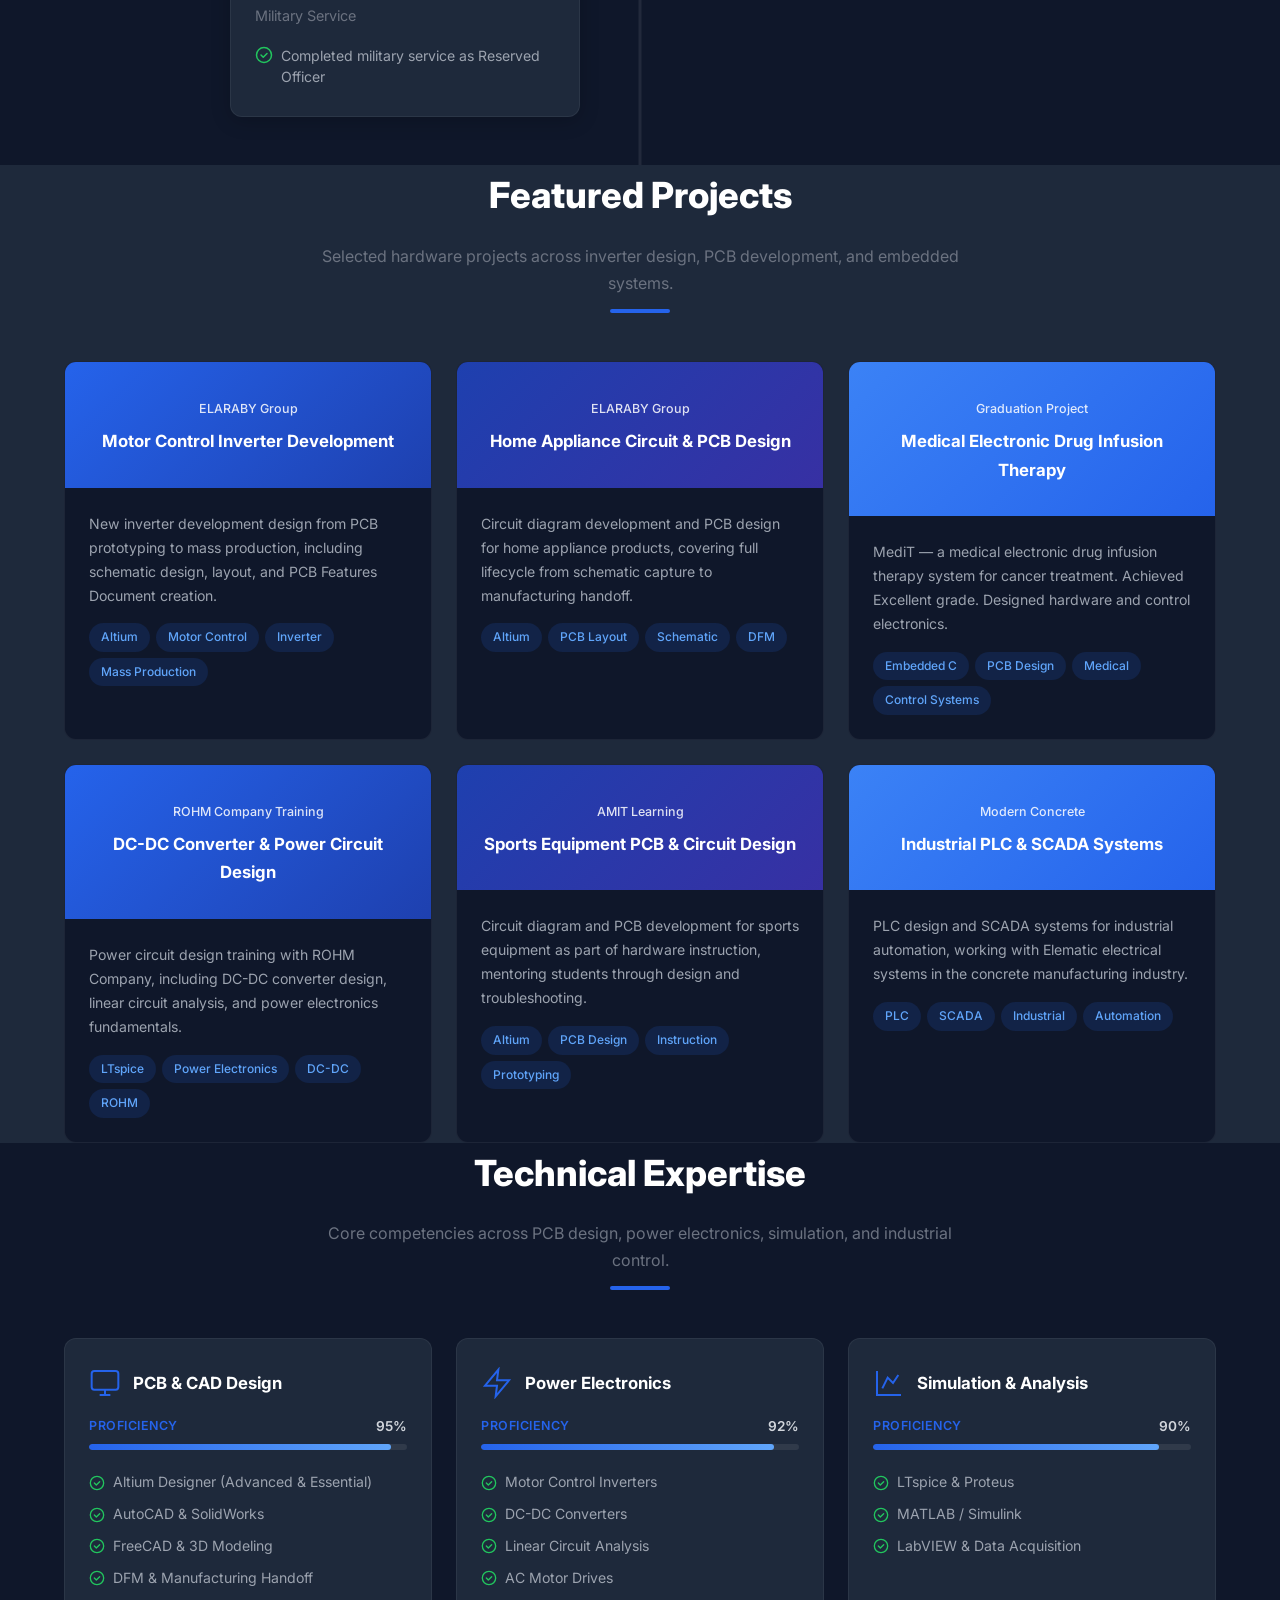
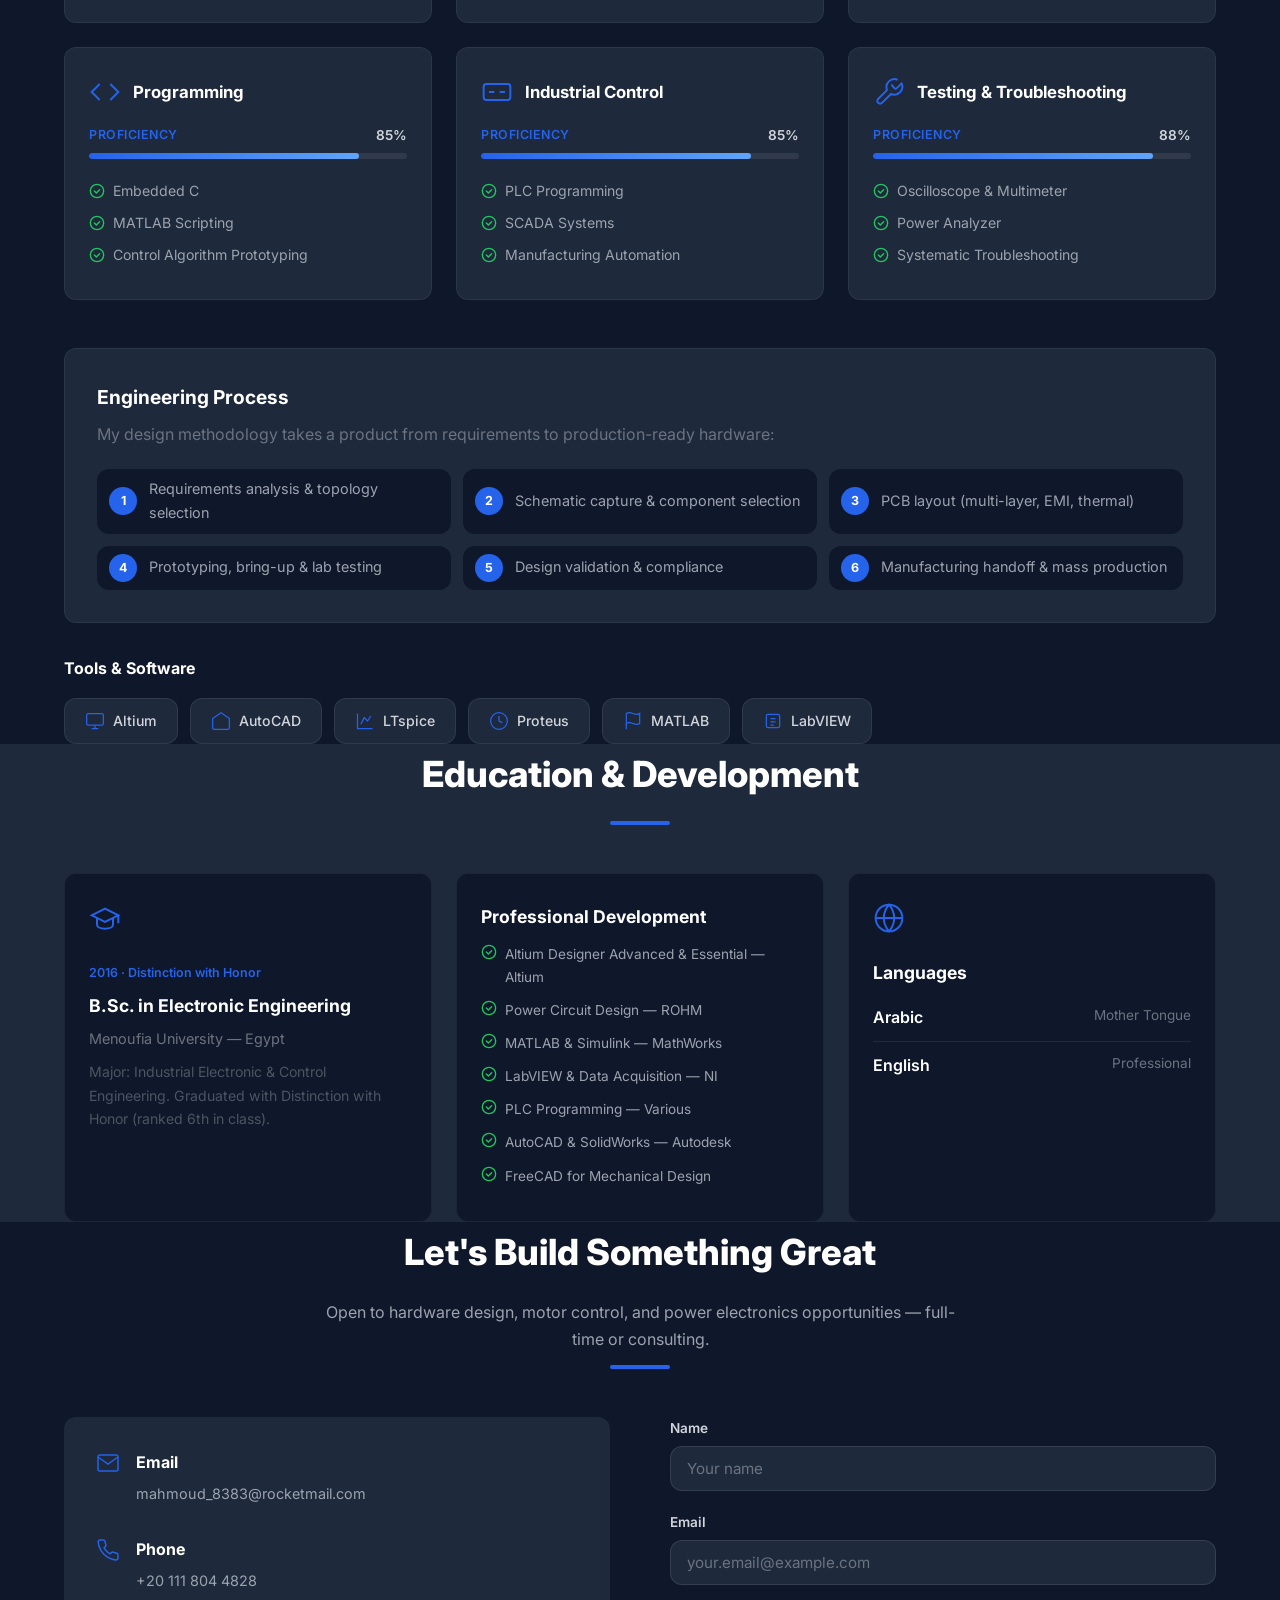
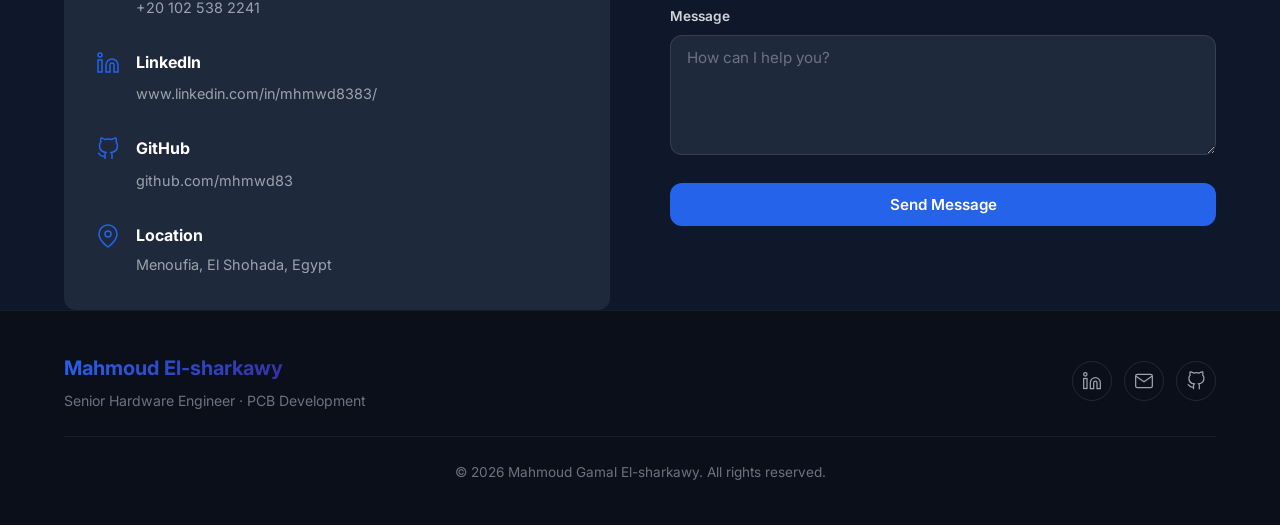
==== commit caf21803: "Update portfolio content and footer links" ====
--- a/index.html
+++ b/index.html
@@ -108,7 +108,7 @@
         </div>
         <div class="hero-container">
             <div class="hero-content">
-                <p class="hero-subtitle">Senior Hardware Engineer</p>
+                <p class="hero-subtitle">Senior Hardware Engineer· PCB Development</p>
                 <h1 class="hero-title">Mahmoud <span class="hero-title-accent">El-sharkawy</span></h1>
                 <p class="hero-description">
                     Senior Hardware Engineer leading hardware from concept to mass production at ELARABY Group. 7+ years delivering production-ready PCB designs, power electronics, and industrial control systems. Experienced in schematic capture, component selection, and manufacturing handoff.
@@ -627,10 +627,10 @@
             <div class="footer-content">
                 <div class="footer-brand">
                     <a href="#" class="footer-logo">Mahmoud El-sharkawy</a>
-                    <p>Motor Control &middot; Inverter Design &middot; PCB Development</p>
+                    <p>Senior Hardware Engineer &middot; PCB Development</p>
                 </div>
                 <div class="footer-social">
-                    <a href="#" aria-label="LinkedIn"><svg viewBox="0 0 24 24" fill="none" stroke="currentColor" stroke-width="1.5" width="20" height="20"><path d="M16 8a6 6 0 016 6v7h-4v-7a2 2 0 00-4 0v7h-4v-7a6 6 0 016-6z"/><rect x="2" y="9" width="4" height="12"/><circle cx="4" cy="4" r="2"/></svg></a>
+                    <a href="https://www.linkedin.com/in/mhmwd8383/" aria-label="LinkedIn" target="_blank" rel="noopener noreferrer"><svg viewBox="0 0 24 24" fill="none" stroke="currentColor" stroke-width="1.5" width="20" height="20"><path d="M16 8a6 6 0 016 6v7h-4v-7a2 2 0 00-4 0v7h-4v-7a6 6 0 016-6z"/><rect x="2" y="9" width="4" height="12"/><circle cx="4" cy="4" r="2"/></svg></a>
                     <a href="mailto:mahmoud_8383@rocketmail.com" aria-label="Email"><svg viewBox="0 0 24 24" fill="none" stroke="currentColor" stroke-width="1.5" width="20" height="20"><path d="M4 4h16c1.1 0 2 .9 2 2v12c0 1.1-.9 2-2 2H4c-1.1 0-2-.9-2-2V6c0-1.1.9-2 2-2z"/><polyline points="22,6 12,13 2,6"/></svg></a>
                     <a href="https://github.com/mhmwd83" aria-label="GitHub"><svg viewBox="0 0 24 24" fill="none" stroke="currentColor" stroke-width="1.5" width="20" height="20"><path d="M9 19c-5 1.5-5-2.5-7-3m14 6v-3.87a3.37 3.37 0 00-.94-2.61c3.14-.35 6.44-1.54 6.44-7A5.44 5.44 0 0020 4.77 5.07 5.07 0 0019.91 1S18.73.65 16 2.48a13.38 13.38 0 00-7 0C6.27.65 5.09 1 5.09 1A5.07 5.07 0 005 4.77a5.44 5.44 0 00-1.5 3.78c0 5.42 3.3 6.61 6.44 7A3.37 3.37 0 009 18.13V22"/></svg></a>
                 </div>
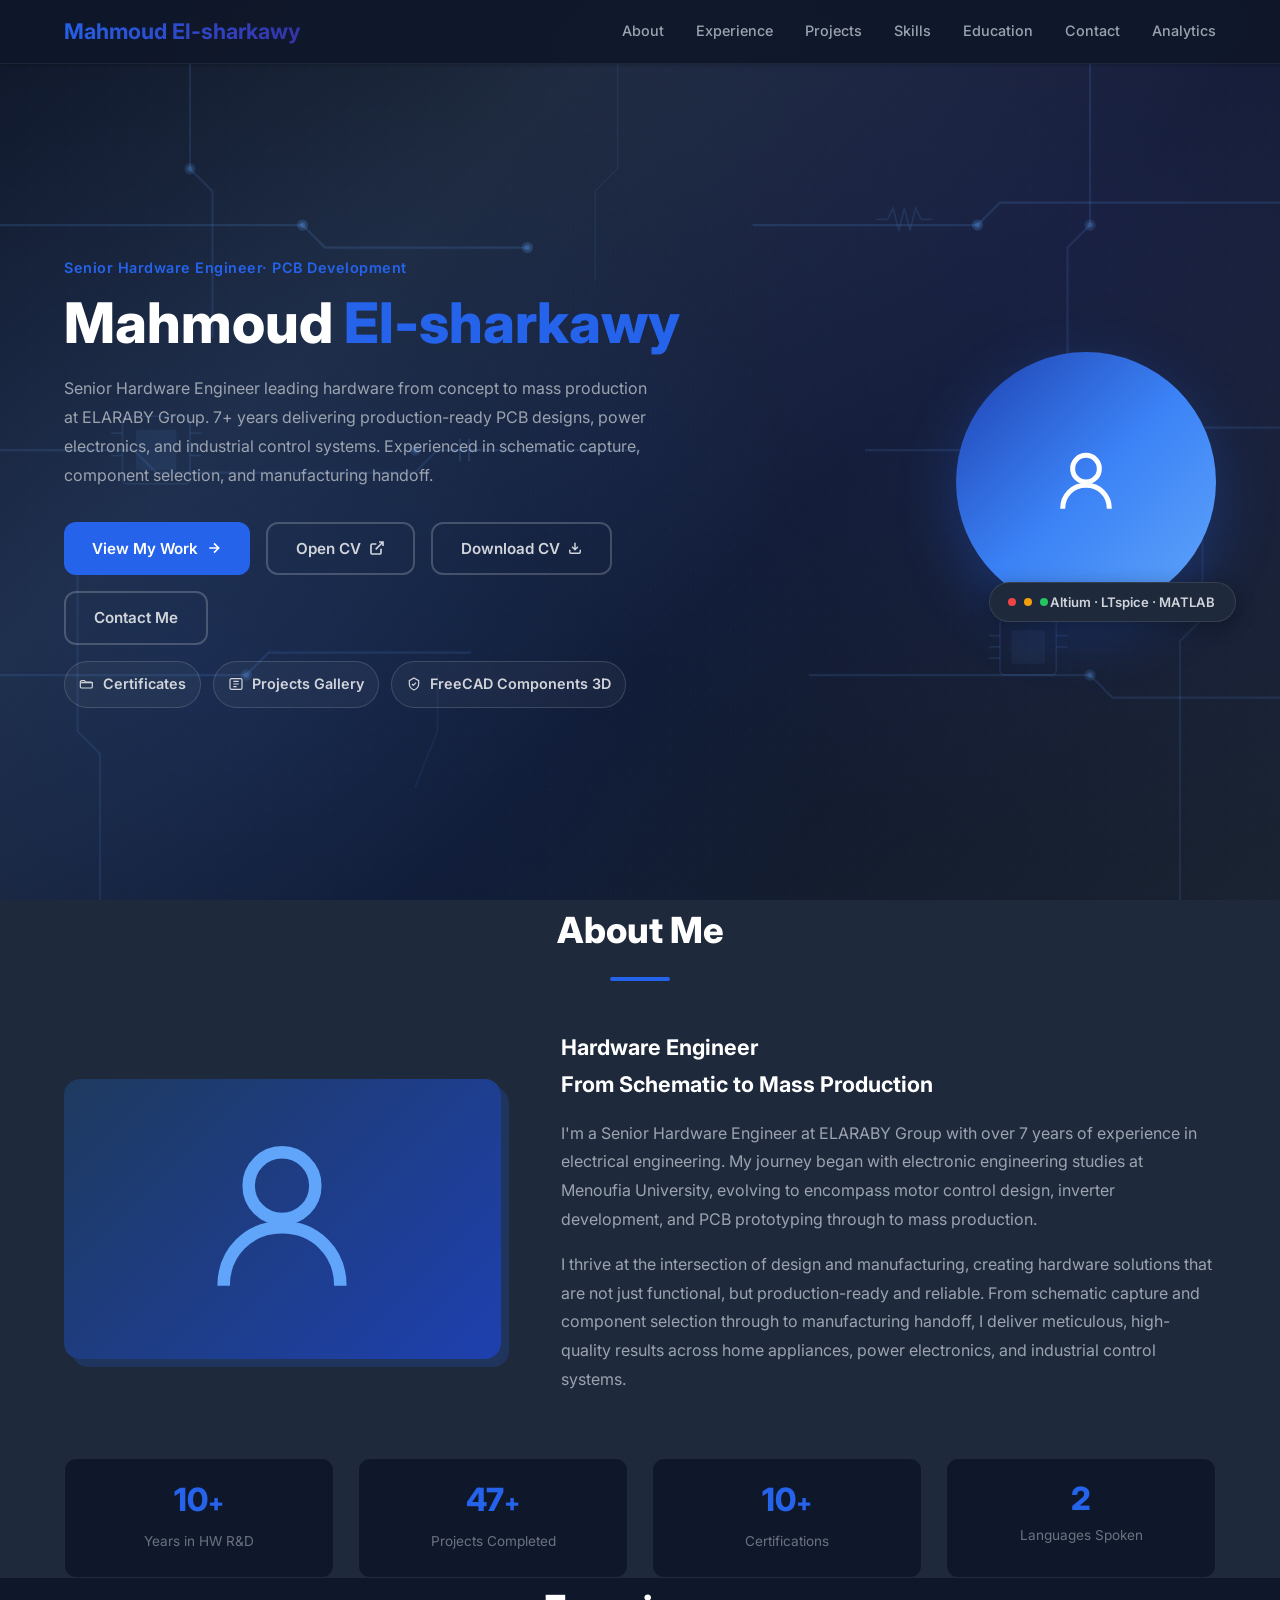
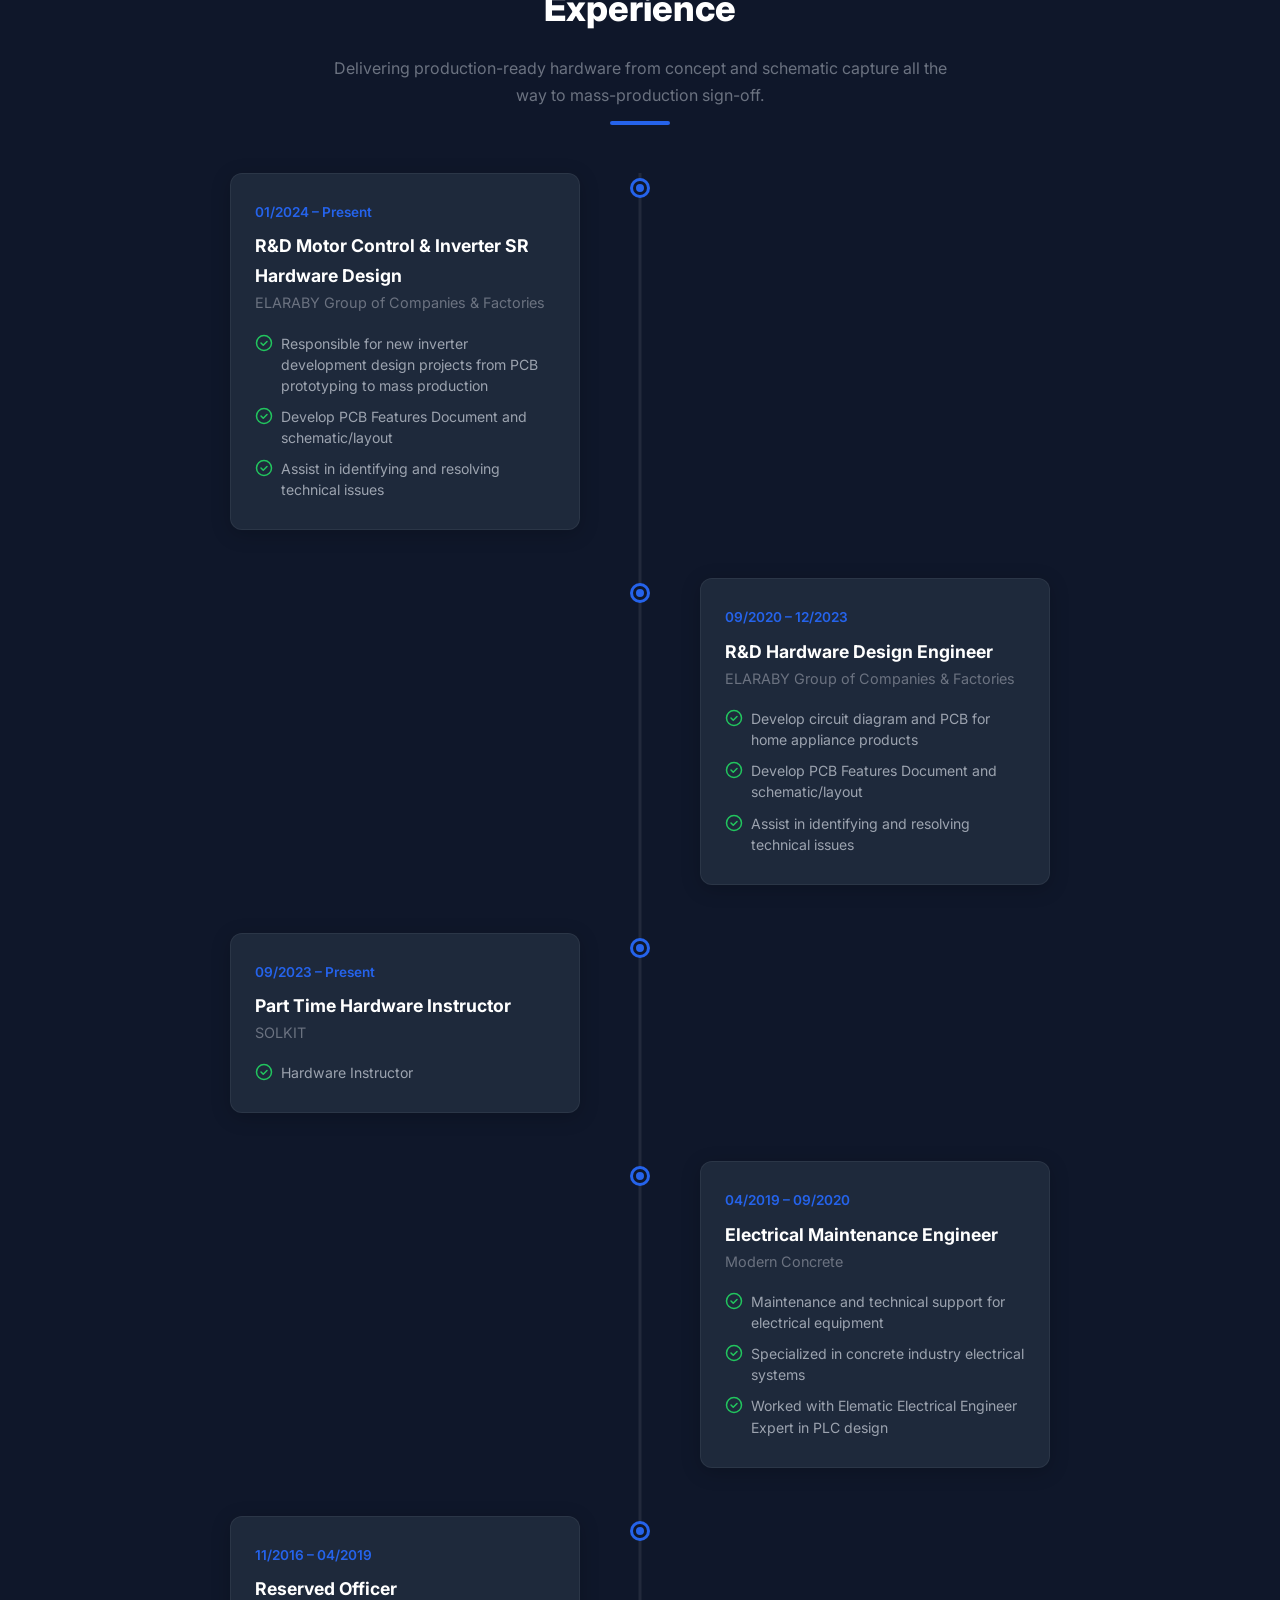
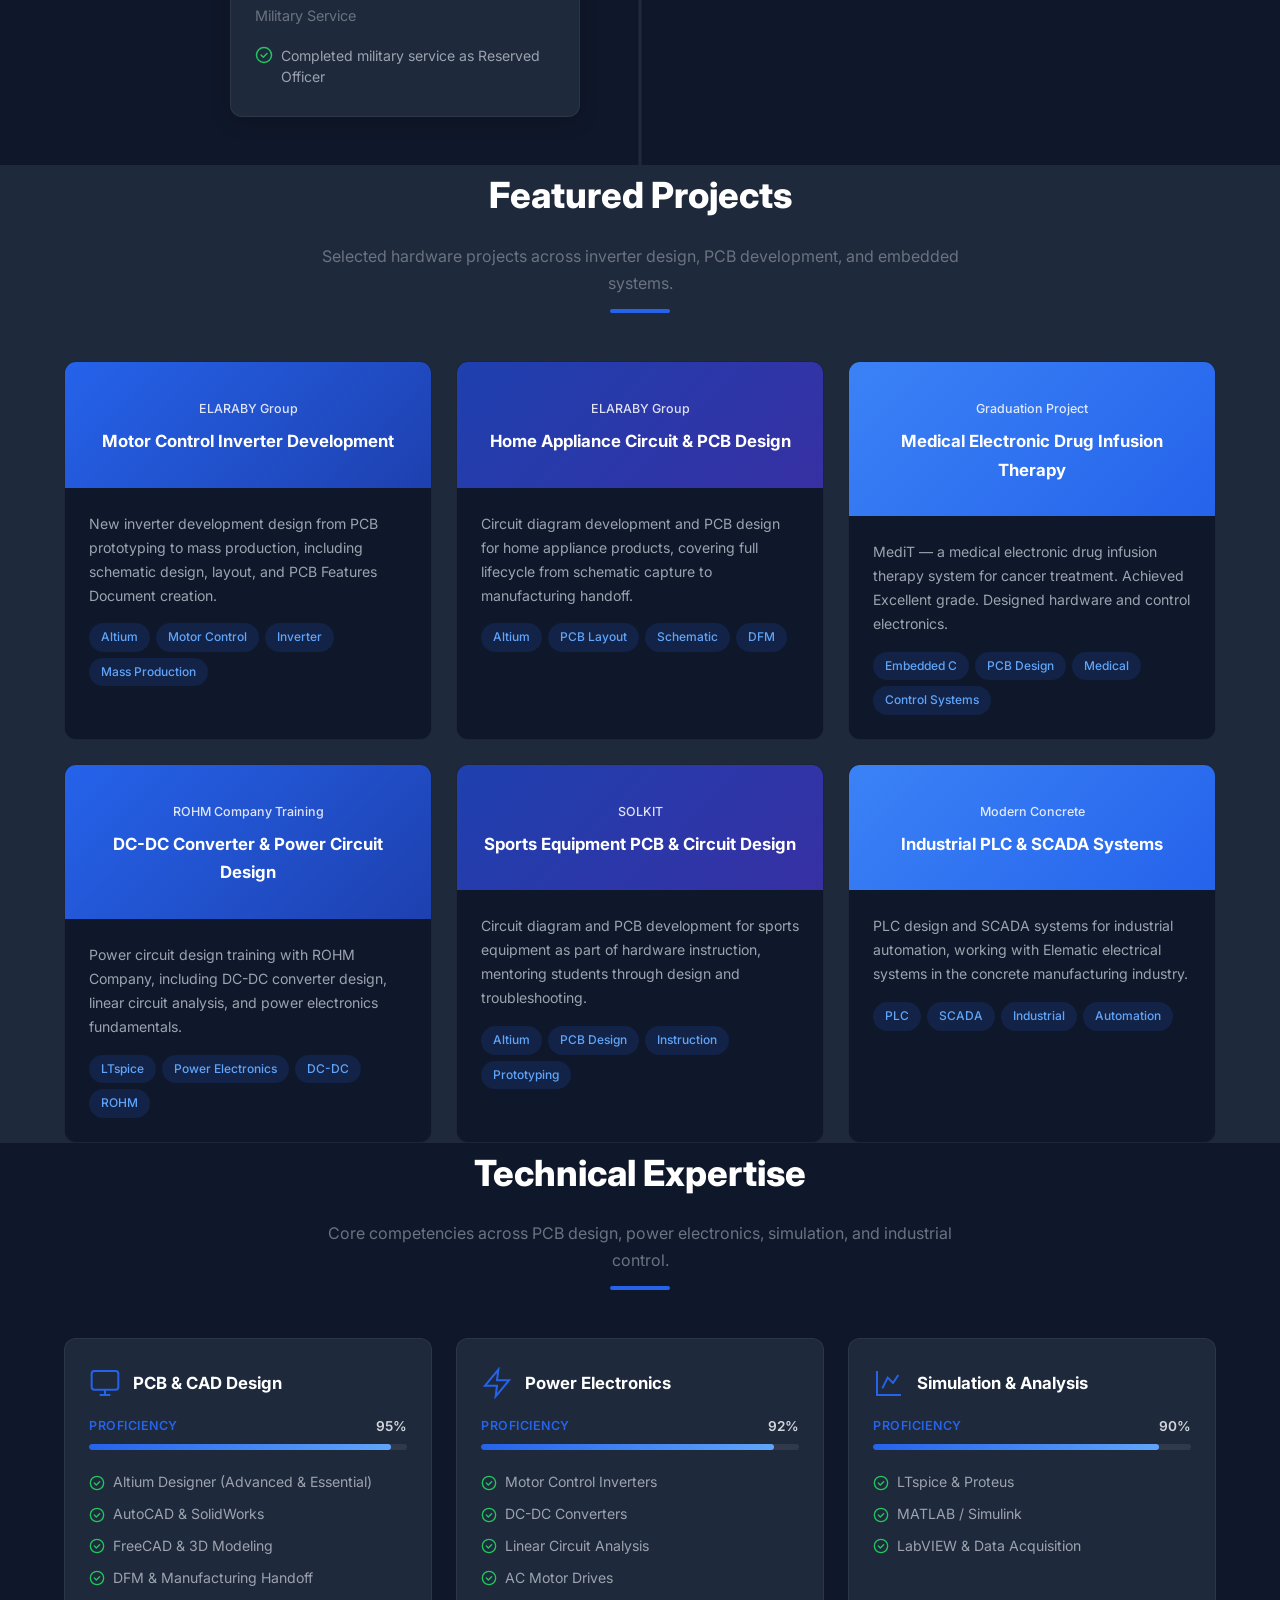
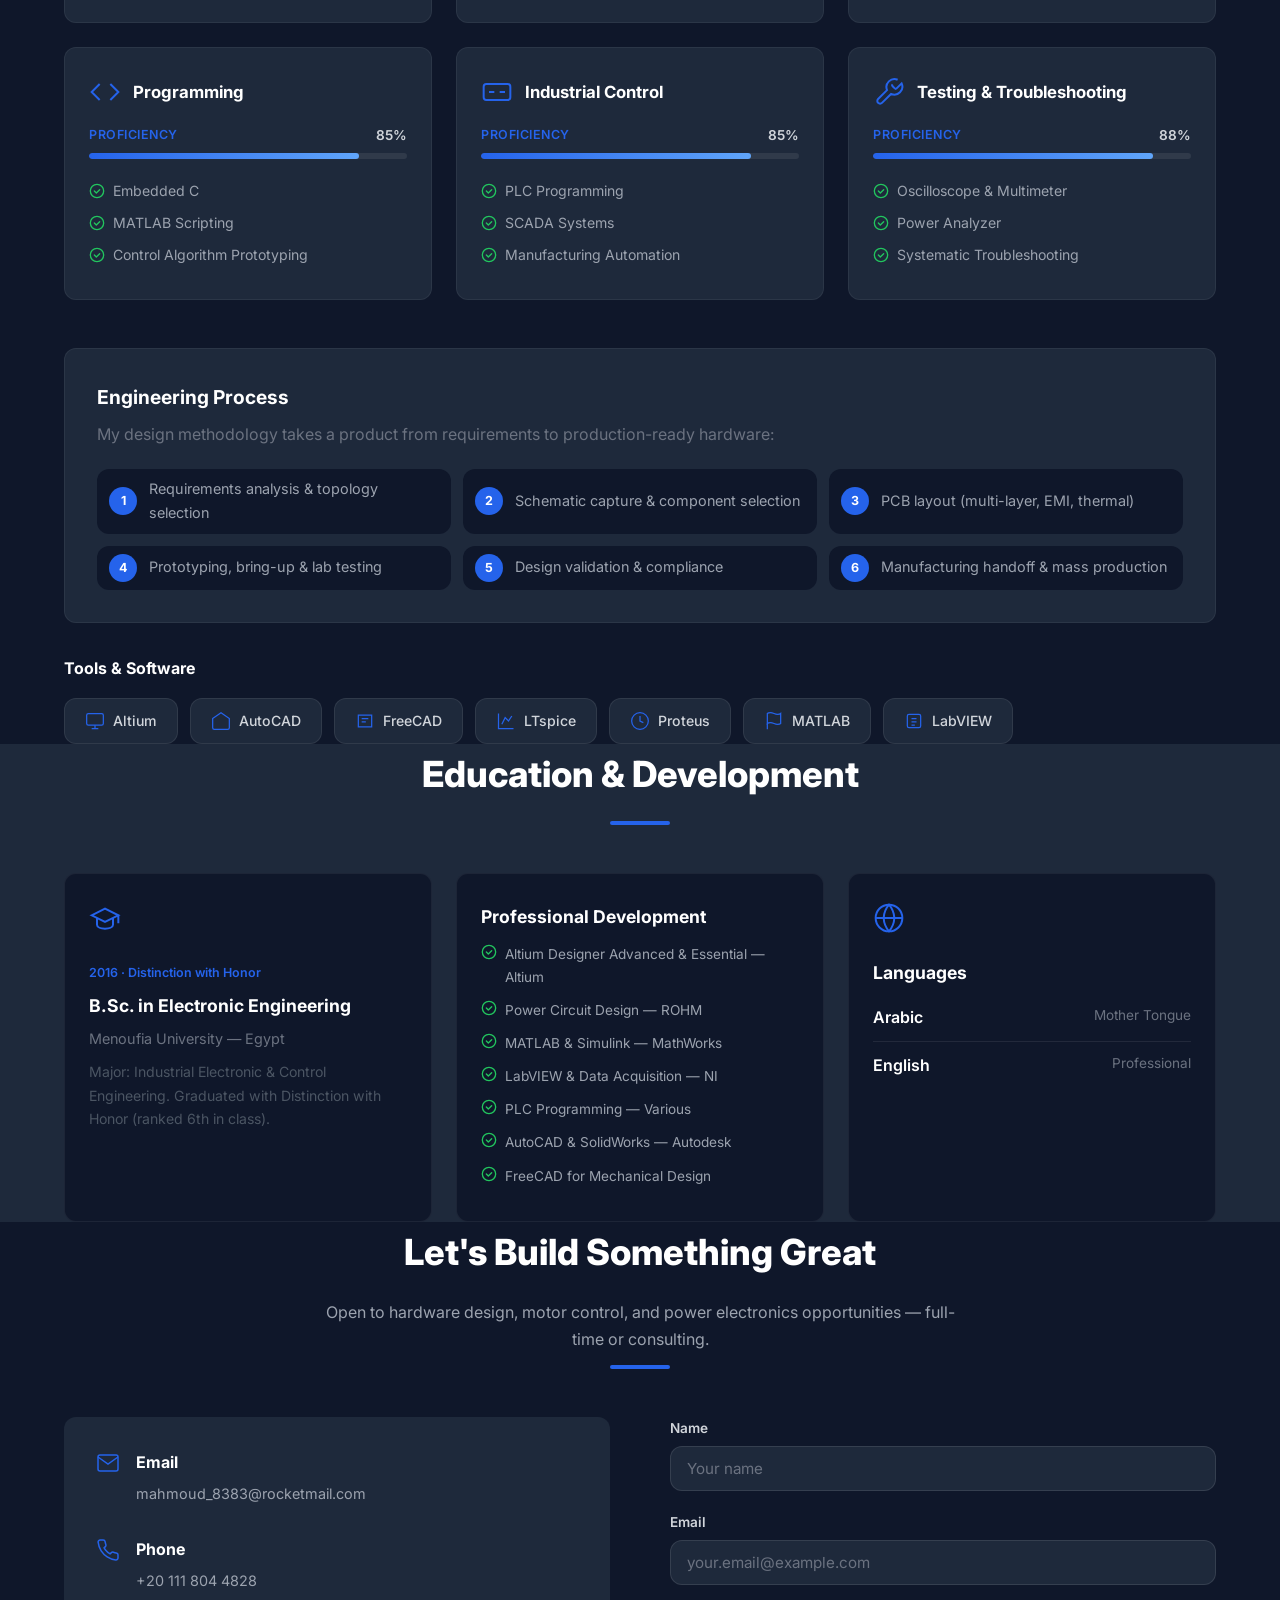
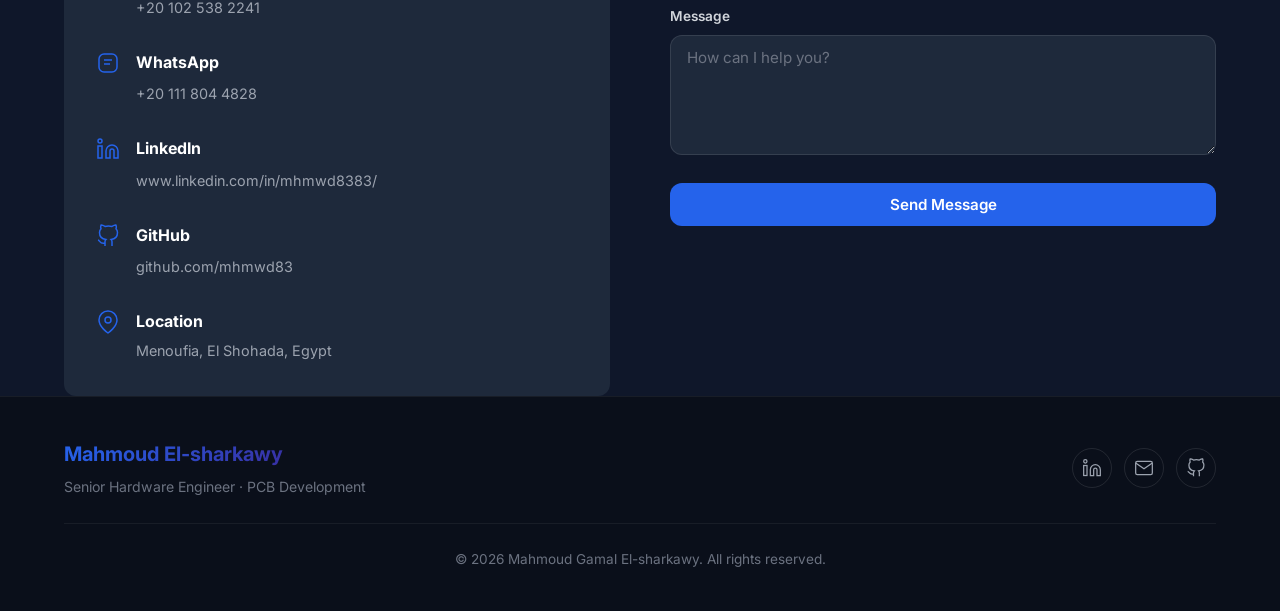
==== commit f06f0315: "Update portfolio links and project details" ====
--- a/index.html
+++ b/index.html
@@ -119,6 +119,20 @@
                     <a id="hero-download-cv-link" href="assets/Mahmoud_Gamal_CV.pdf" download="Mahmoud_Gamal_CV.pdf" class="btn btn-outline">Download CV <svg width="14" height="14" viewBox="0 0 24 24" fill="none" stroke="currentColor" stroke-width="2.5"><path d="M21 15v4a2 2 0 01-2 2H5a2 2 0 01-2-2v-4M7 10l5 5 5-5M12 15V3"/></svg></a>
                     <a href="#contact" class="btn btn-outline">Contact Me</a>
                 </div>
+                <div class="hero-quick-links">
+                    <a href="https://drive.google.com/drive/folders/1ZddMz5oFiZERD-Z1XGfKvbihYFAPWHNb" target="_blank" rel="noopener noreferrer" class="hero-link-pill">
+                        <svg viewBox="0 0 24 24" fill="none" stroke="currentColor" stroke-width="1.8" width="16" height="16"><path d="M4 7h4l2 2h8a2 2 0 012 2v5a2 2 0 01-2 2H4a2 2 0 01-2-2V9a2 2 0 012-2z"/><path d="M3 10h18"/></svg>
+                        <span>Certificates</span>
+                    </a>
+                    <a href="https://drive.google.com/drive/folders/1ZddMz5oFiZERD-Z1XGfKvbihYFAPWHNb" target="_blank" rel="noopener noreferrer" class="hero-link-pill">
+                        <svg viewBox="0 0 24 24" fill="none" stroke="currentColor" stroke-width="1.8" width="16" height="16"><rect x="3" y="4" width="18" height="16" rx="2"/><path d="M8 8h8M8 12h8M8 16h5"/></svg>
+                        <span>Projects Gallery</span>
+                    </a>
+                    <a href="https://drive.google.com/drive/folders/1V16JqLjdm4-EoU4CKLYjotSHBcAIXo_o" target="_blank" rel="noopener noreferrer" class="hero-link-pill">
+                        <svg viewBox="0 0 24 24" fill="none" stroke="currentColor" stroke-width="1.8" width="16" height="16"><path d="M12 3l7 4v5c0 5-3.5 7.5-7 9-3.5-1.5-7-4-7-9V7l7-4z"/><path d="M9 12l2 2 4-4"/></svg>
+                        <span>FreeCAD Components 3D</span>
+                    </a>
+                </div>
             </div>
             <div class="hero-visual">
                 <div class="hero-avatar">
@@ -209,7 +223,7 @@
                     <div class="timeline-card">
                         <span class="timeline-date">09/2023 &ndash; Present</span>
                         <h3>Part Time Hardware Instructor</h3>
-                        <p class="timeline-company">AMIT Learning</p>
+                        <p class="timeline-company">SOLKIT</p>
                         <ul>
                             <li><svg class="check-icon" viewBox="0 0 24 24" fill="none" width="18" height="18"><circle cx="12" cy="12" r="10" stroke="#22c55e" stroke-width="2"/><path d="M8 12l3 3 5-5" stroke="#22c55e" stroke-width="2" stroke-linecap="round" stroke-linejoin="round"/></svg>Hardware Instructor</li>
                         </ul>
@@ -326,7 +340,7 @@
                 <!-- Project 5 -->
                 <div class="project-card">
                     <div class="project-card-header" style="background: linear-gradient(135deg, #1e40af, #3730a3);">
-                        <span class="project-company">AMIT Learning</span>
+                        <span class="project-company">SOLKIT</span>
                         <h3>Sports Equipment PCB &amp; Circuit Design</h3>
                     </div>
                     <div class="project-card-body">
@@ -499,6 +513,7 @@
                 <div class="tools-grid">
                     <div class="tool-item"><svg viewBox="0 0 24 24" fill="none" stroke="#2563eb" stroke-width="1.5" width="20" height="20"><rect x="2" y="3" width="20" height="14" rx="2"/><path d="M8 21h8M12 17v4"/></svg>Altium</div>
                     <div class="tool-item"><svg viewBox="0 0 24 24" fill="none" stroke="#2563eb" stroke-width="1.5" width="20" height="20"><path d="M2 9l10-7 10 7v11a2 2 0 01-2 2H4a2 2 0 01-2-2V9z"/></svg>AutoCAD</div>
+                    <div class="tool-item"><svg viewBox="0 0 24 24" fill="none" stroke="#2563eb" stroke-width="1.5" width="20" height="20"><path d="M4 5h16v14H4z"/><path d="M8 9h8M8 13h5"/></svg>FreeCAD</div>
                     <div class="tool-item"><svg viewBox="0 0 24 24" fill="none" stroke="#2563eb" stroke-width="1.5" width="20" height="20"><path d="M3 3v18h18"/><path d="M7 16l4-8 4 4 4-6"/></svg>LTspice</div>
                     <div class="tool-item"><svg viewBox="0 0 24 24" fill="none" stroke="#2563eb" stroke-width="1.5" width="20" height="20"><circle cx="12" cy="12" r="10"/><path d="M12 6v6l4 2"/></svg>Proteus</div>
                     <div class="tool-item"><svg viewBox="0 0 24 24" fill="none" stroke="#2563eb" stroke-width="1.5" width="20" height="20"><path d="M4 15s1-1 4-1 5 2 8 2 4-1 4-1V3s-1 1-4 1-5-2-8-2-4 1-4 1z"/><path d="M4 22v-7"/></svg>MATLAB</div>
@@ -580,6 +595,13 @@
                         </div>
                     </div>
                     <div class="contact-item">
+                        <svg viewBox="0 0 24 24" fill="none" stroke="#2563eb" stroke-width="1.5" width="24" height="24"><path d="M8 3h8a5 5 0 015 5v8a5 5 0 01-5 5H8a5 5 0 01-5-5V8a5 5 0 015-5z"/><path d="M8 9h8M8 13h6"/></svg>
+                        <div>
+                            <h3>WhatsApp</h3>
+                            <a href="https://wa.me/+201118044828" target="_blank" rel="noopener noreferrer">+20 111 804 4828</a>
+                        </div>
+                    </div>
+                    <div class="contact-item">
                         <svg viewBox="0 0 24 24" fill="none" stroke="#2563eb" stroke-width="1.5" width="24" height="24"><path d="M16 8a6 6 0 016 6v7h-4v-7a2 2 0 00-4 0v7h-4v-7a6 6 0 016-6z"/><rect x="2" y="9" width="4" height="12"/><circle cx="4" cy="4" r="2"/></svg>
                         <div>
                             <h3>LinkedIn</h3>
--- a/css/style.css
+++ b/css/style.css
@@ -266,6 +266,39 @@
 .hero-cta {
     display: flex;
     gap: 16px;
+    flex-wrap: wrap;
+}
+
+.hero-quick-links {
+    display: flex;
+    flex-wrap: wrap;
+    gap: 12px;
+    margin-top: 16px;
+}
+
+.hero-link-pill {
+    display: inline-flex;
+    align-items: center;
+    gap: 8px;
+    padding: 10px 14px;
+    border: 1px solid rgba(255,255,255,0.14);
+    border-radius: 999px;
+    background: rgba(255,255,255,0.04);
+    color: var(--gray-300);
+    font-size: 0.9rem;
+    font-weight: 600;
+    transition: all var(--transition);
+}
+
+.hero-link-pill:hover {
+    border-color: var(--blue-600);
+    color: var(--blue-600);
+    transform: translateY(-2px);
+    background: rgba(37, 99, 235, 0.08);
+}
+
+.hero-link-pill svg {
+    flex-shrink: 0;
 }
  
 .btn {
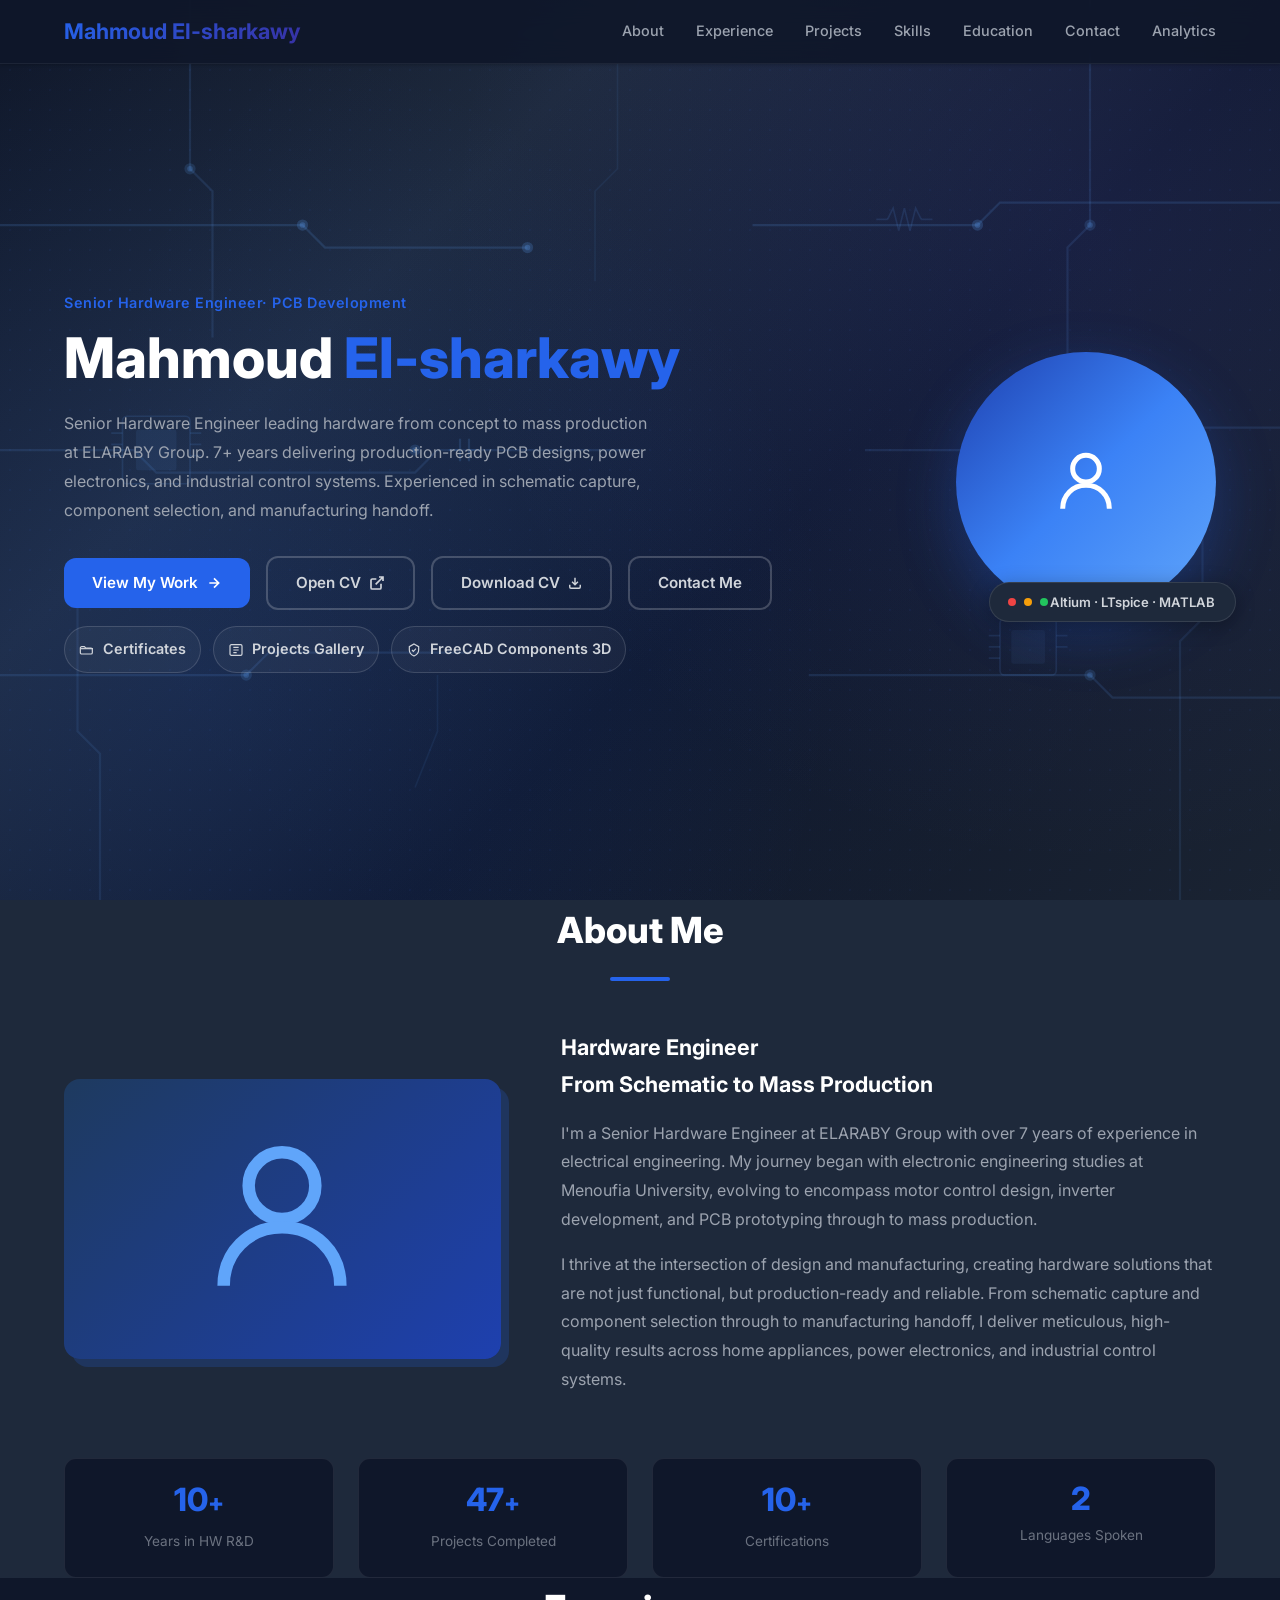
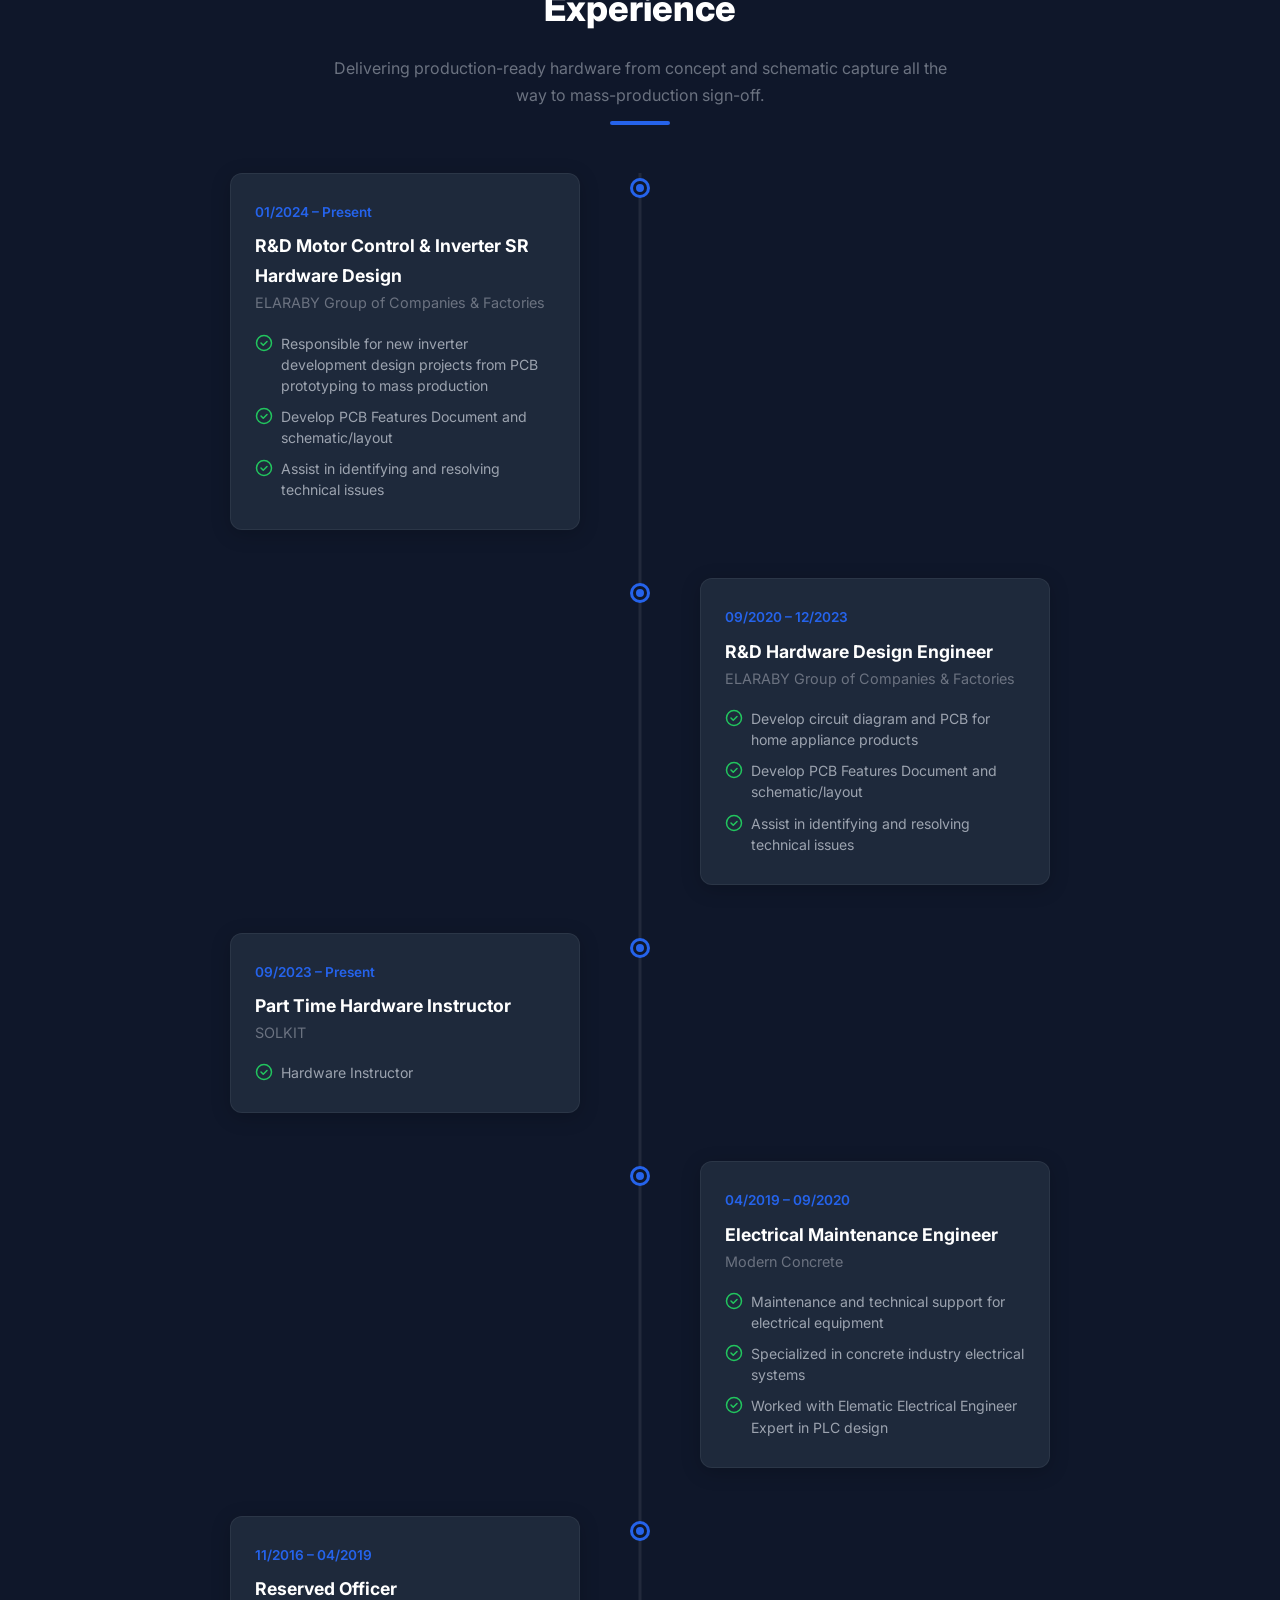
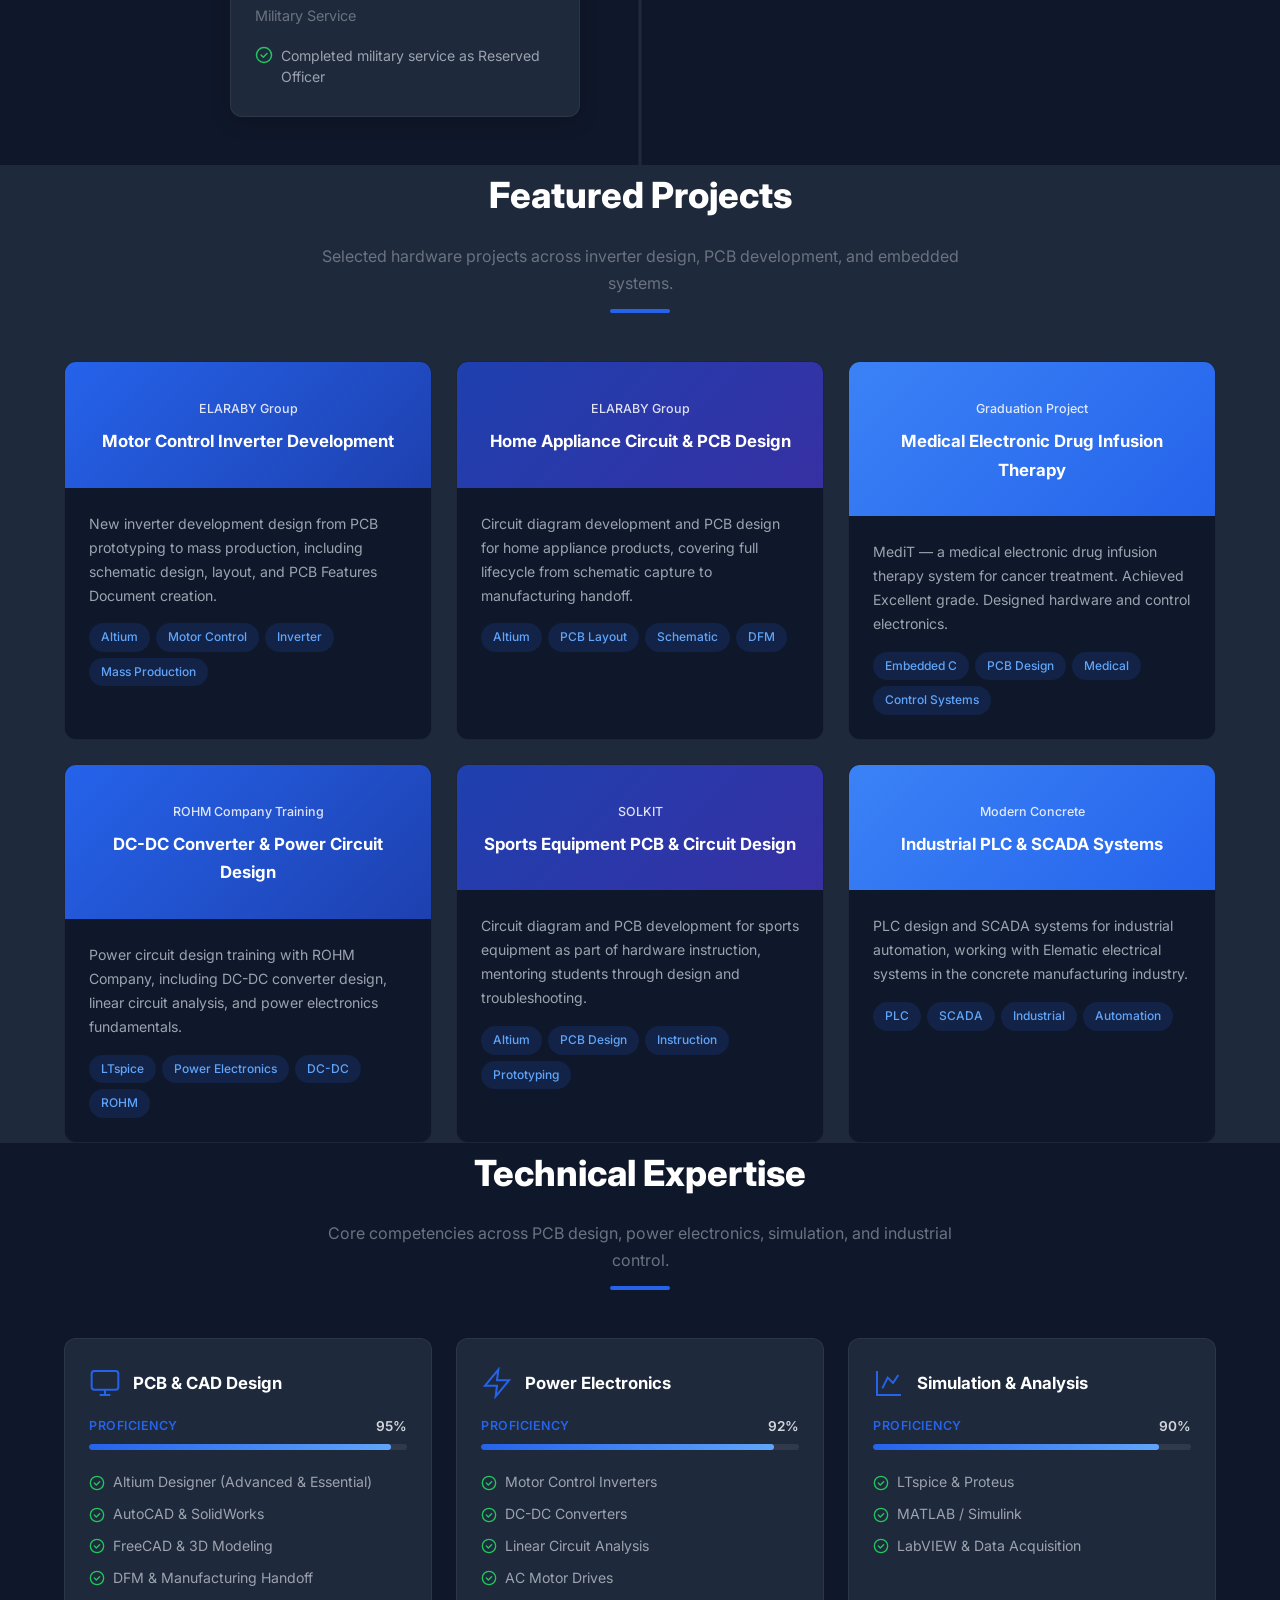
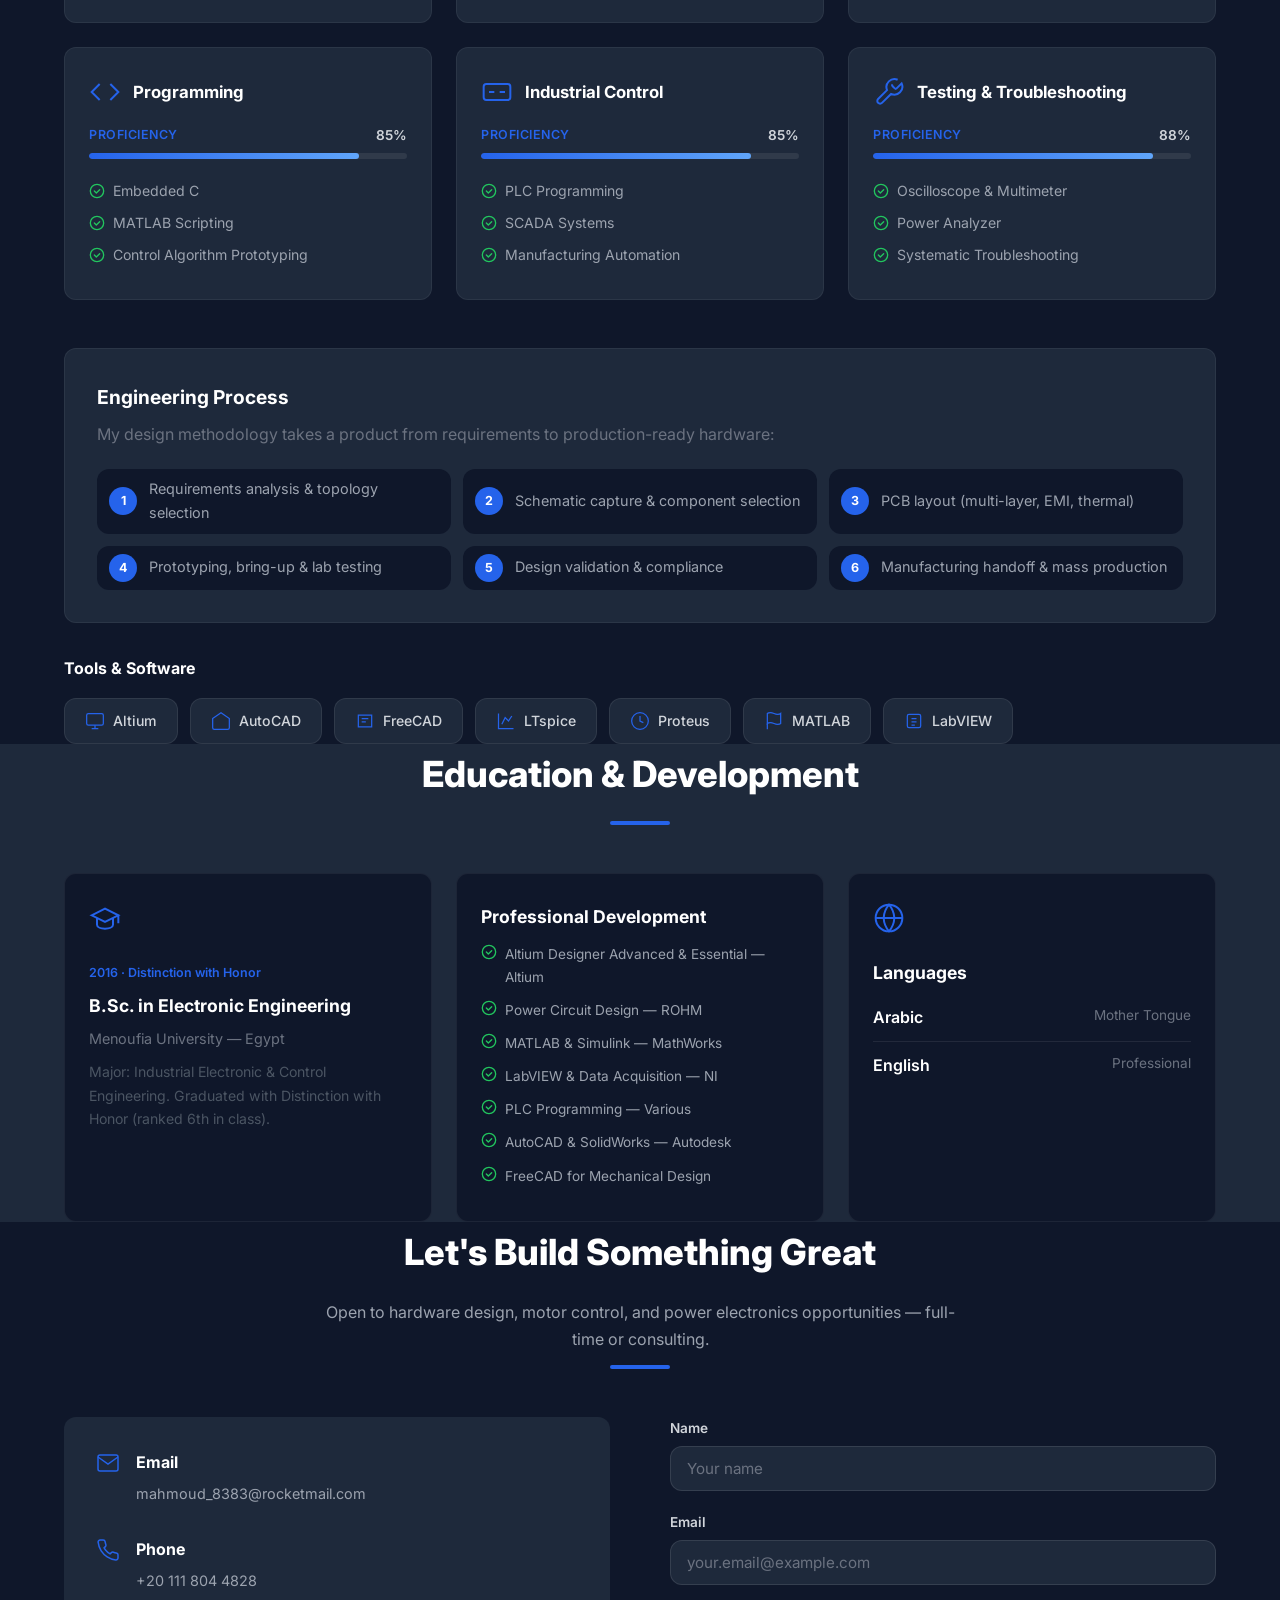
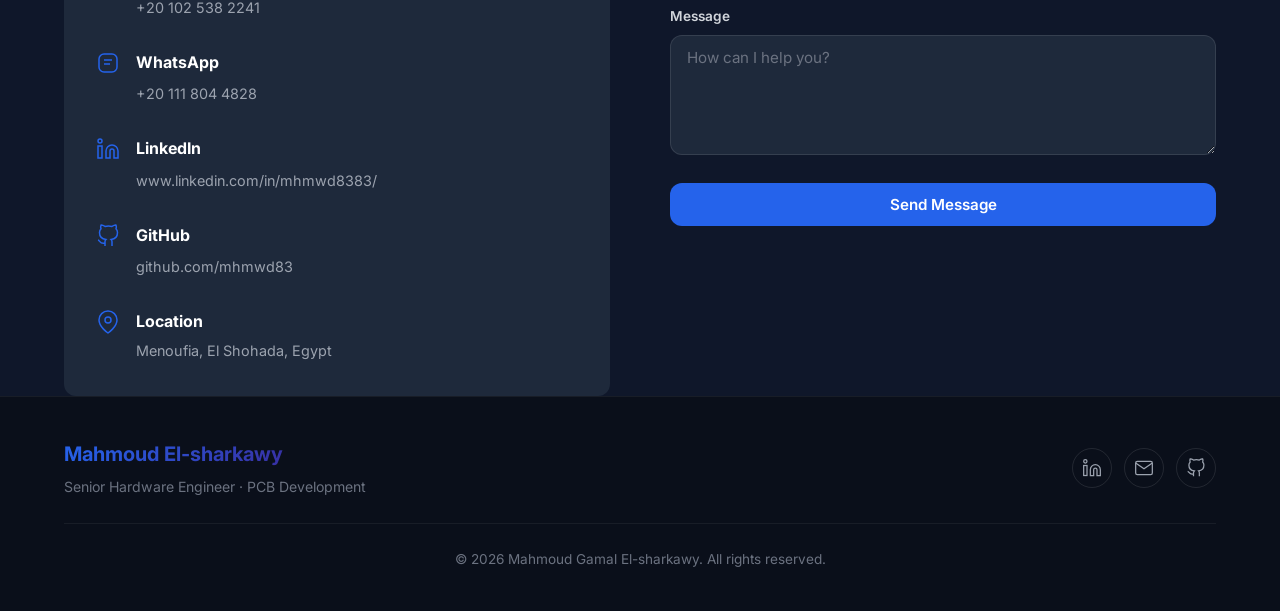
==== commit e693cda3: "Update Certificates link to new Google Drive folder" ====
--- a/index.html
+++ b/index.html
@@ -120,7 +120,7 @@
                     <a href="#contact" class="btn btn-outline">Contact Me</a>
                 </div>
                 <div class="hero-quick-links">
-                    <a href="https://drive.google.com/drive/folders/1ZddMz5oFiZERD-Z1XGfKvbihYFAPWHNb" target="_blank" rel="noopener noreferrer" class="hero-link-pill">
+                    <a href="https://drive.google.com/drive/folders/1Ji3wZwIAAcTH6lK46glb0ptPoZ6F4baX" target="_blank" rel="noopener noreferrer" class="hero-link-pill">
                         <svg viewBox="0 0 24 24" fill="none" stroke="currentColor" stroke-width="1.8" width="16" height="16"><path d="M4 7h4l2 2h8a2 2 0 012 2v5a2 2 0 01-2 2H4a2 2 0 01-2-2V9a2 2 0 012-2z"/><path d="M3 10h18"/></svg>
                         <span>Certificates</span>
                     </a>
--- a/css/style.css
+++ b/css/style.css
@@ -266,7 +266,13 @@
 .hero-cta {
     display: flex;
     gap: 16px;
-    flex-wrap: wrap;
+    flex-wrap: nowrap;
+    align-items: center;
+    justify-content: flex-start;
+}
+
+.hero-cta .btn {
+    flex: 0 0 auto;
 }
 
 .hero-quick-links {
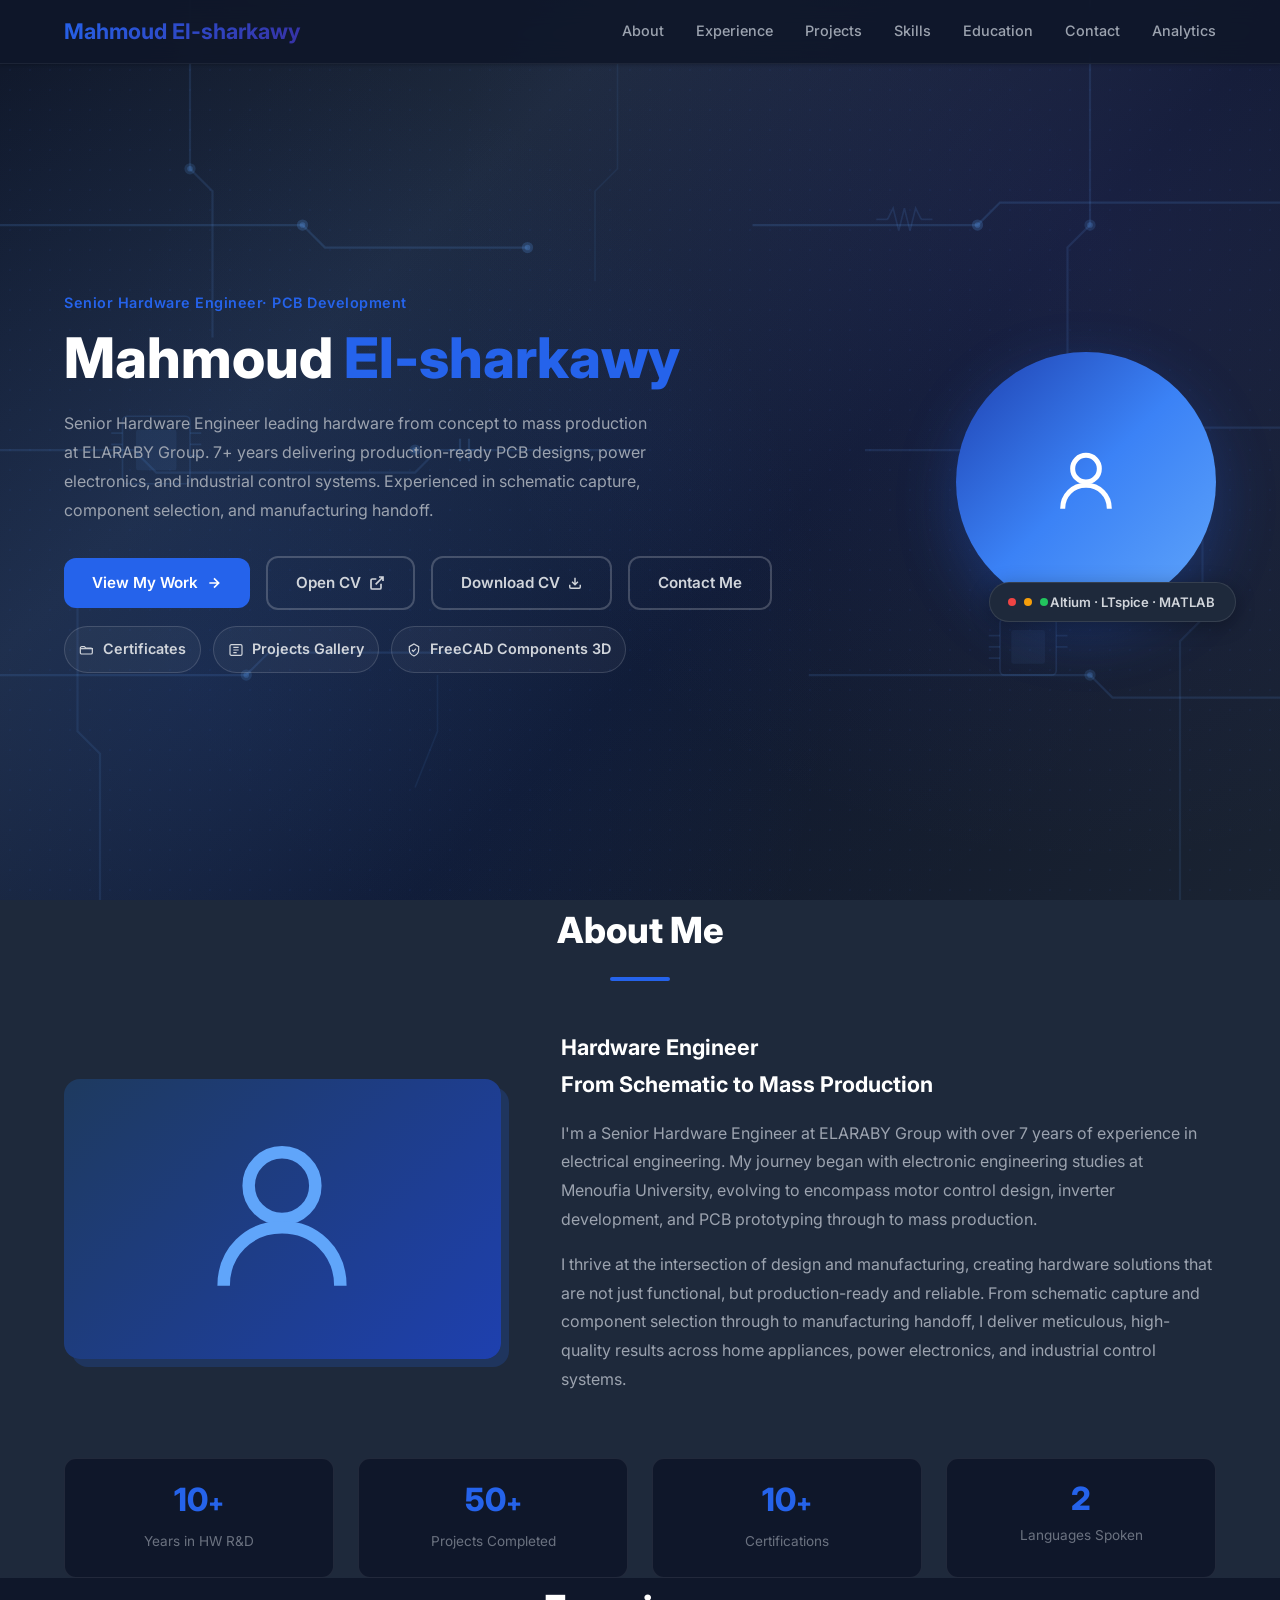
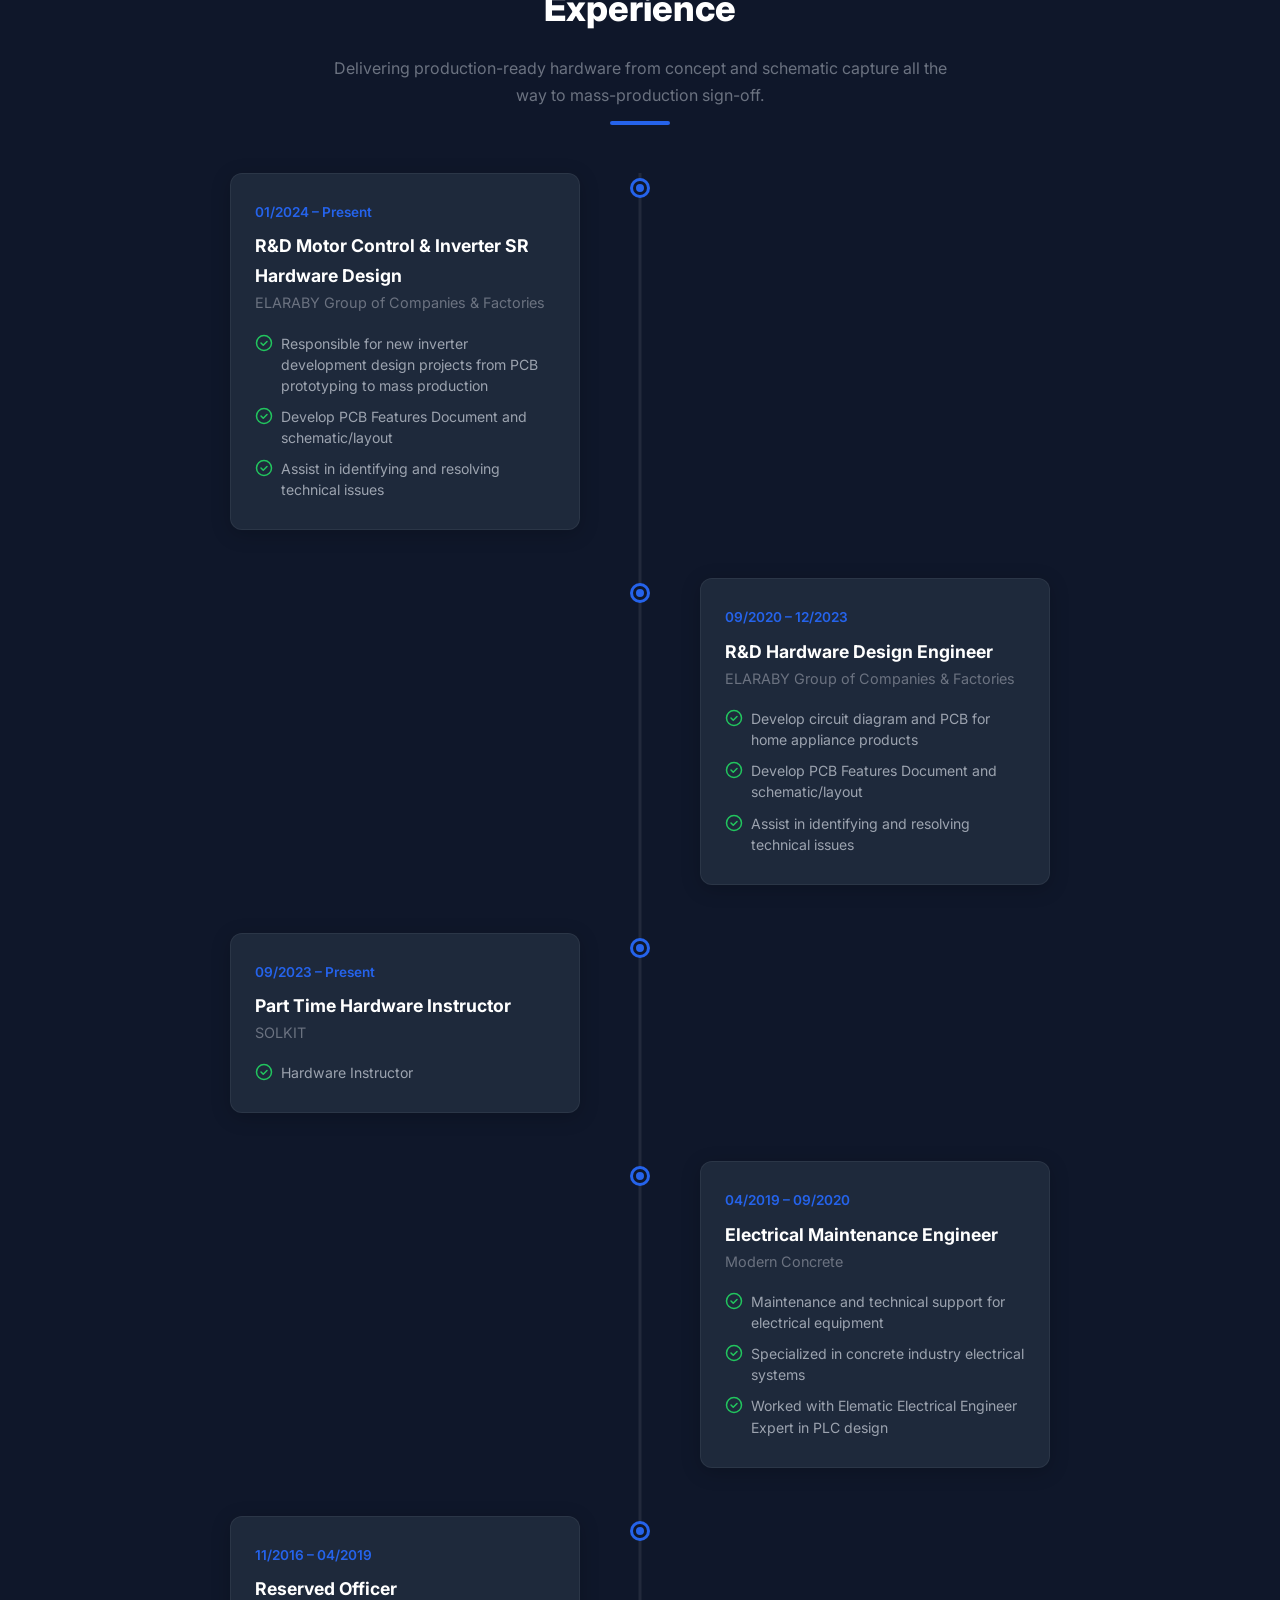
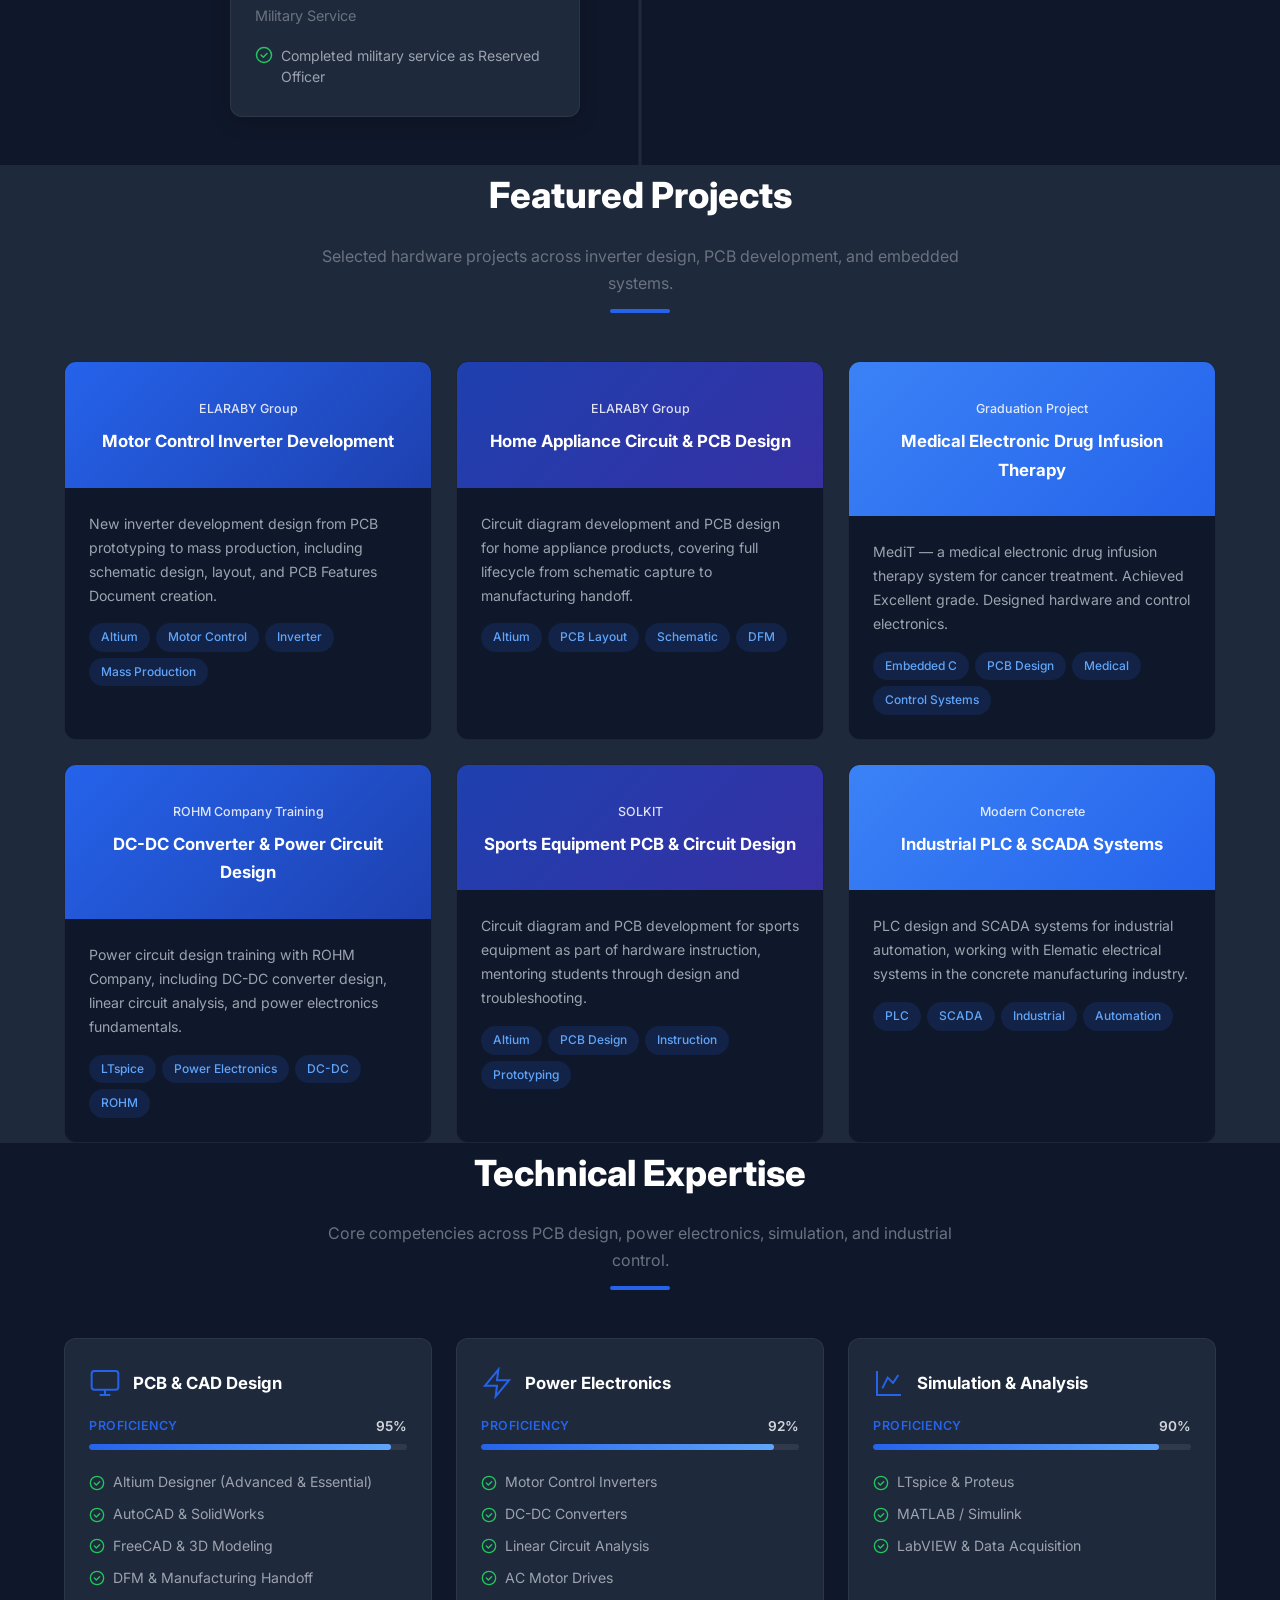
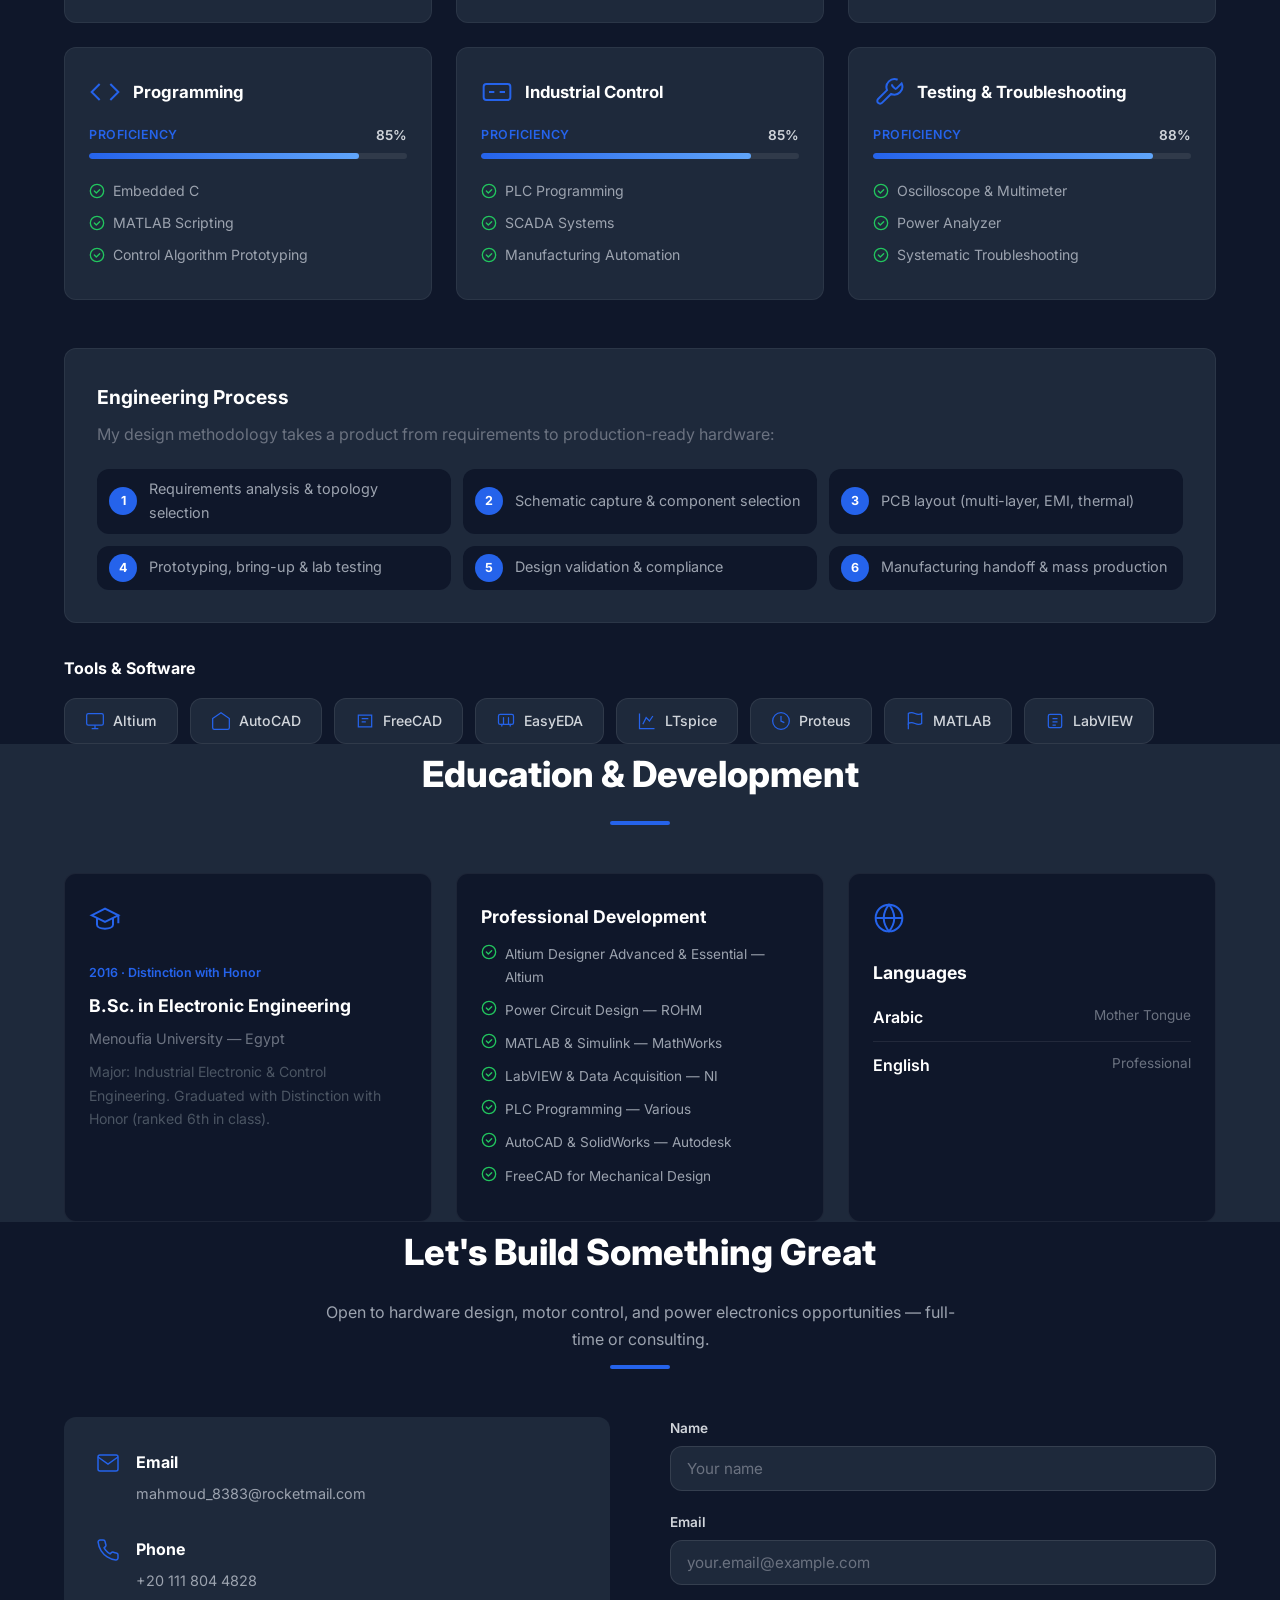
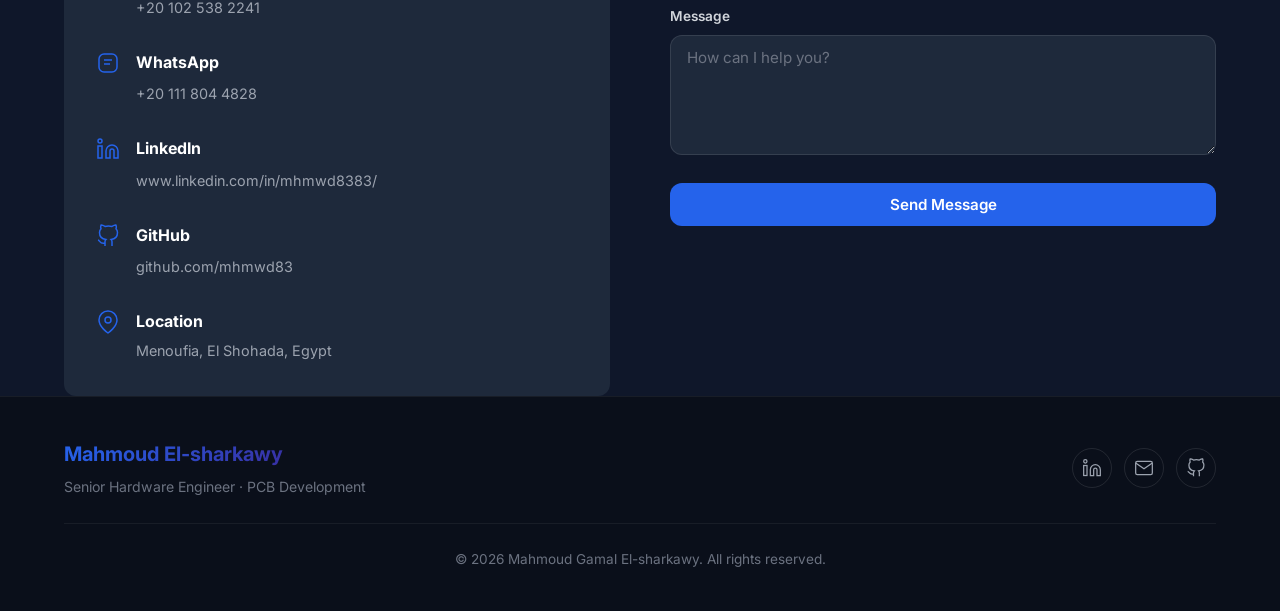
==== commit 2a4f484c: "Add EasyEDA to Tools & Software in Tools & Software section" ====
--- a/index.html
+++ b/index.html
@@ -514,6 +514,7 @@
                     <div class="tool-item"><svg viewBox="0 0 24 24" fill="none" stroke="#2563eb" stroke-width="1.5" width="20" height="20"><rect x="2" y="3" width="20" height="14" rx="2"/><path d="M8 21h8M12 17v4"/></svg>Altium</div>
                     <div class="tool-item"><svg viewBox="0 0 24 24" fill="none" stroke="#2563eb" stroke-width="1.5" width="20" height="20"><path d="M2 9l10-7 10 7v11a2 2 0 01-2 2H4a2 2 0 01-2-2V9z"/></svg>AutoCAD</div>
                     <div class="tool-item"><svg viewBox="0 0 24 24" fill="none" stroke="#2563eb" stroke-width="1.5" width="20" height="20"><path d="M4 5h16v14H4z"/><path d="M8 9h8M8 13h5"/></svg>FreeCAD</div>
+                    <div class="tool-item"><svg viewBox="0 0 24 24" fill="none" stroke="#2563eb" stroke-width="1.5" width="20" height="20"><rect x="3" y="4" width="18" height="12" rx="2"/><path d="M7 16v2M17 16v2M9 8v8M15 8v8" stroke-linecap="round"/></svg>EasyEDA</div>
                     <div class="tool-item"><svg viewBox="0 0 24 24" fill="none" stroke="#2563eb" stroke-width="1.5" width="20" height="20"><path d="M3 3v18h18"/><path d="M7 16l4-8 4 4 4-6"/></svg>LTspice</div>
                     <div class="tool-item"><svg viewBox="0 0 24 24" fill="none" stroke="#2563eb" stroke-width="1.5" width="20" height="20"><circle cx="12" cy="12" r="10"/><path d="M12 6v6l4 2"/></svg>Proteus</div>
                     <div class="tool-item"><svg viewBox="0 0 24 24" fill="none" stroke="#2563eb" stroke-width="1.5" width="20" height="20"><path d="M4 15s1-1 4-1 5 2 8 2 4-1 4-1V3s-1 1-4 1-5-2-8-2-4 1-4 1z"/><path d="M4 22v-7"/></svg>MATLAB</div>
